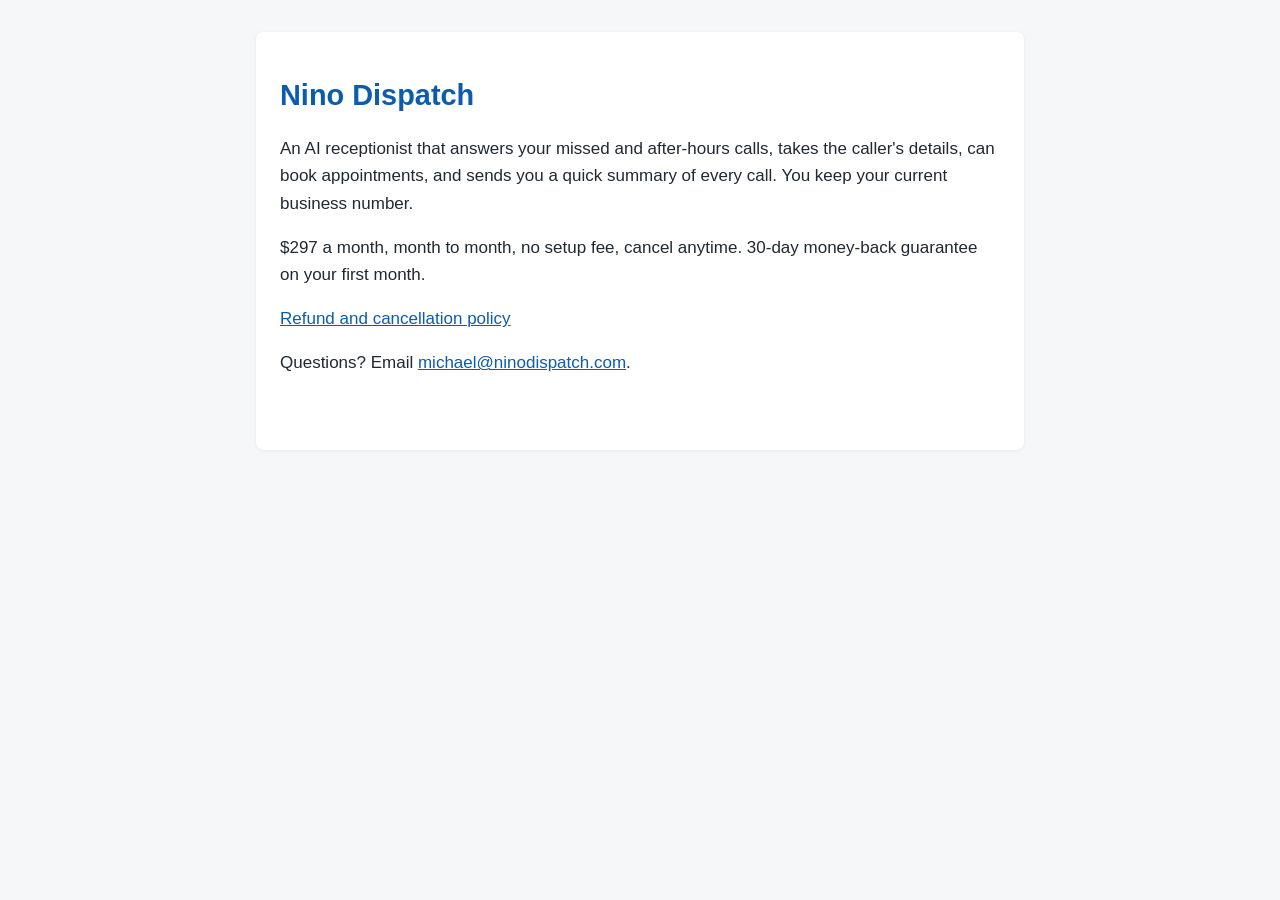
==== index.html @ 67db29e7 "Add files via upload" ====
<!DOCTYPE html>
<html lang="en">
<head>
<meta charset="utf-8">
<meta name="viewport" content="width=device-width, initial-scale=1">
<title>Nino Dispatch | AI receptionist for missed calls</title>
<style>
  body { margin: 0; background: #f6f7f9; color: #1f2933; font: 17px/1.6 -apple-system, BlinkMacSystemFont, "Segoe UI", Roboto, Helvetica, Arial, sans-serif; }
  main { max-width: 720px; margin: 0 auto; padding: 40px 24px 56px; background: #fff; }
  h1 { font-size: 1.7em; margin: 0 0 16px; color: #0b5cad; }
  a { color: #0b5cad; }
  @media (min-width: 760px) { main { margin: 32px auto; border-radius: 8px; box-shadow: 0 1px 4px rgba(0,0,0,.06); } }
</style>
</head>
<body>
<main>
  <h1>Nino Dispatch</h1>
  <p>An AI receptionist that answers your missed and after-hours calls, takes the caller's details, can book appointments, and sends you a quick summary of every call. You keep your current business number.</p>
  <p>$297 a month, month to month, no setup fee, cancel anytime. 30-day money-back guarantee on your first month.</p>
  <p><a href="refund-policy.html">Refund and cancellation policy</a></p>
  <p>Questions? Email <a href="mailto:michael@ninodispatch.com">michael@ninodispatch.com</a>.</p>
</main>
</body>
</html>
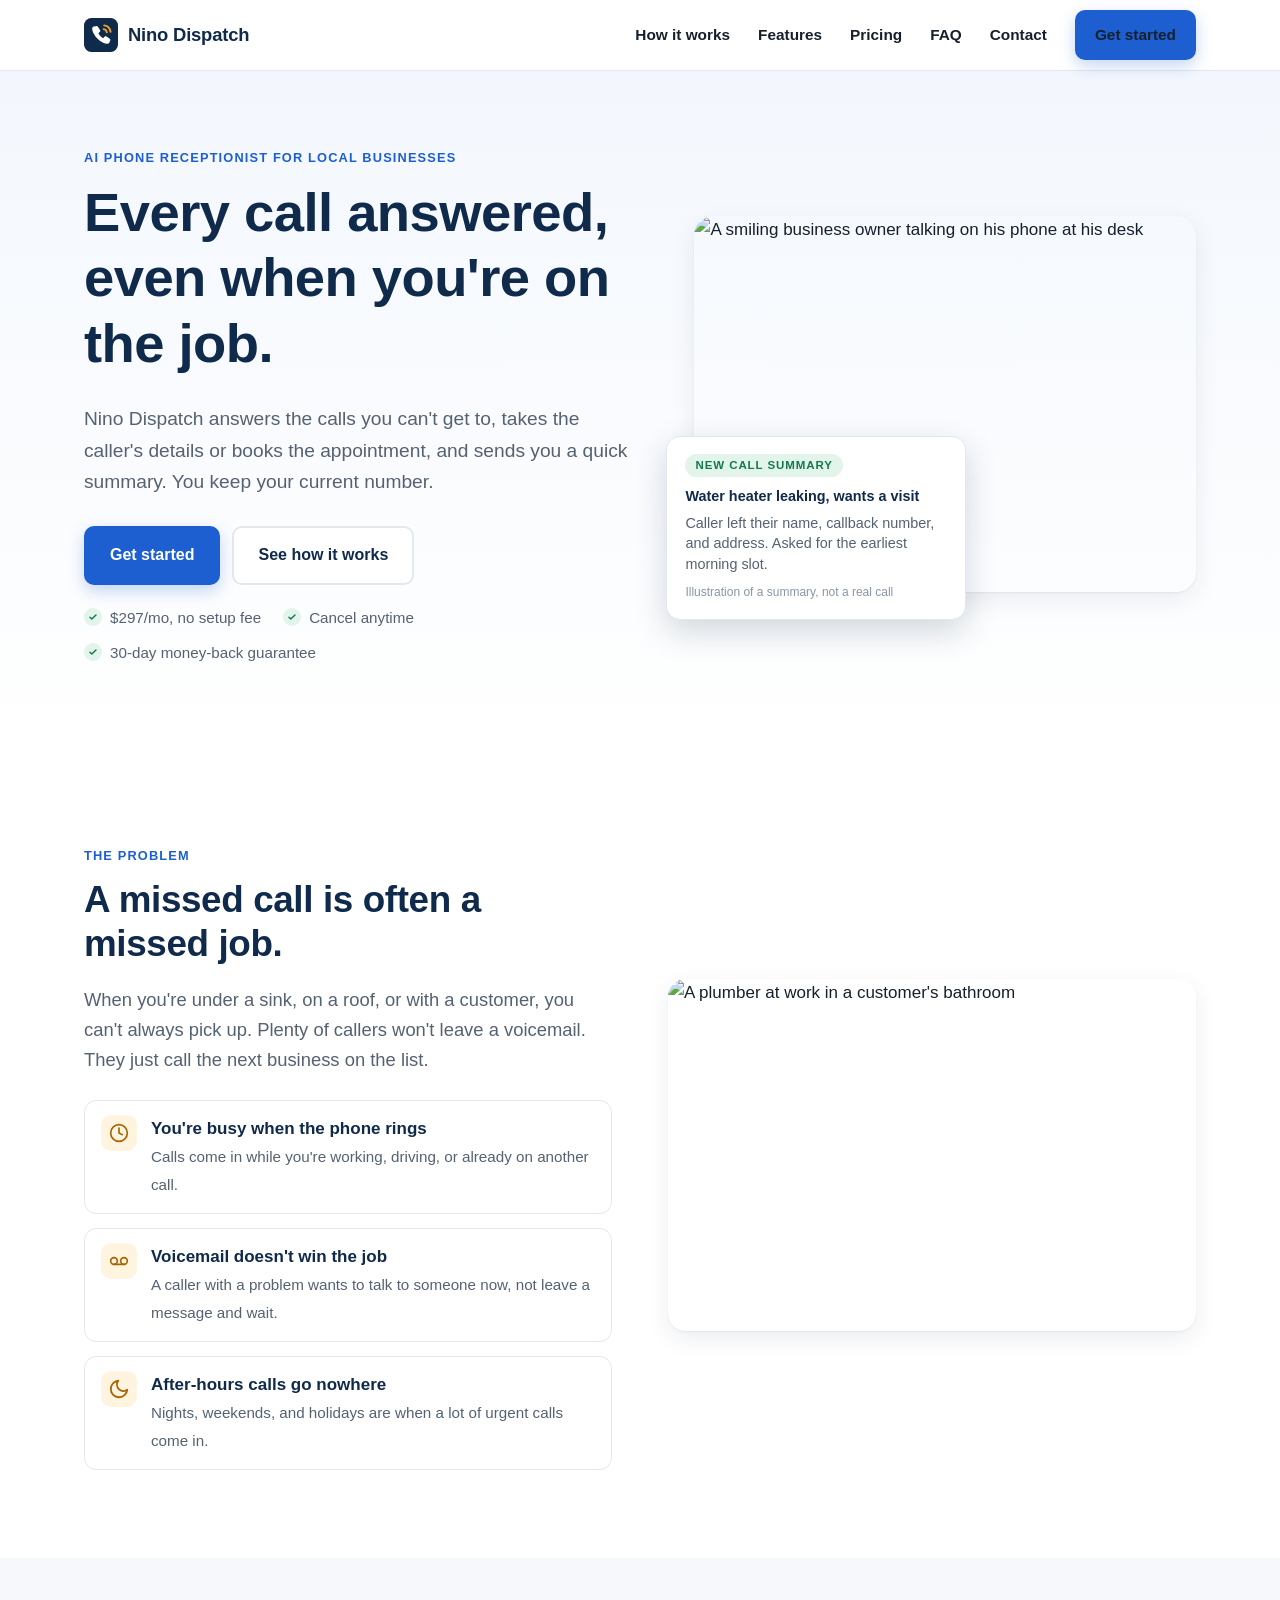
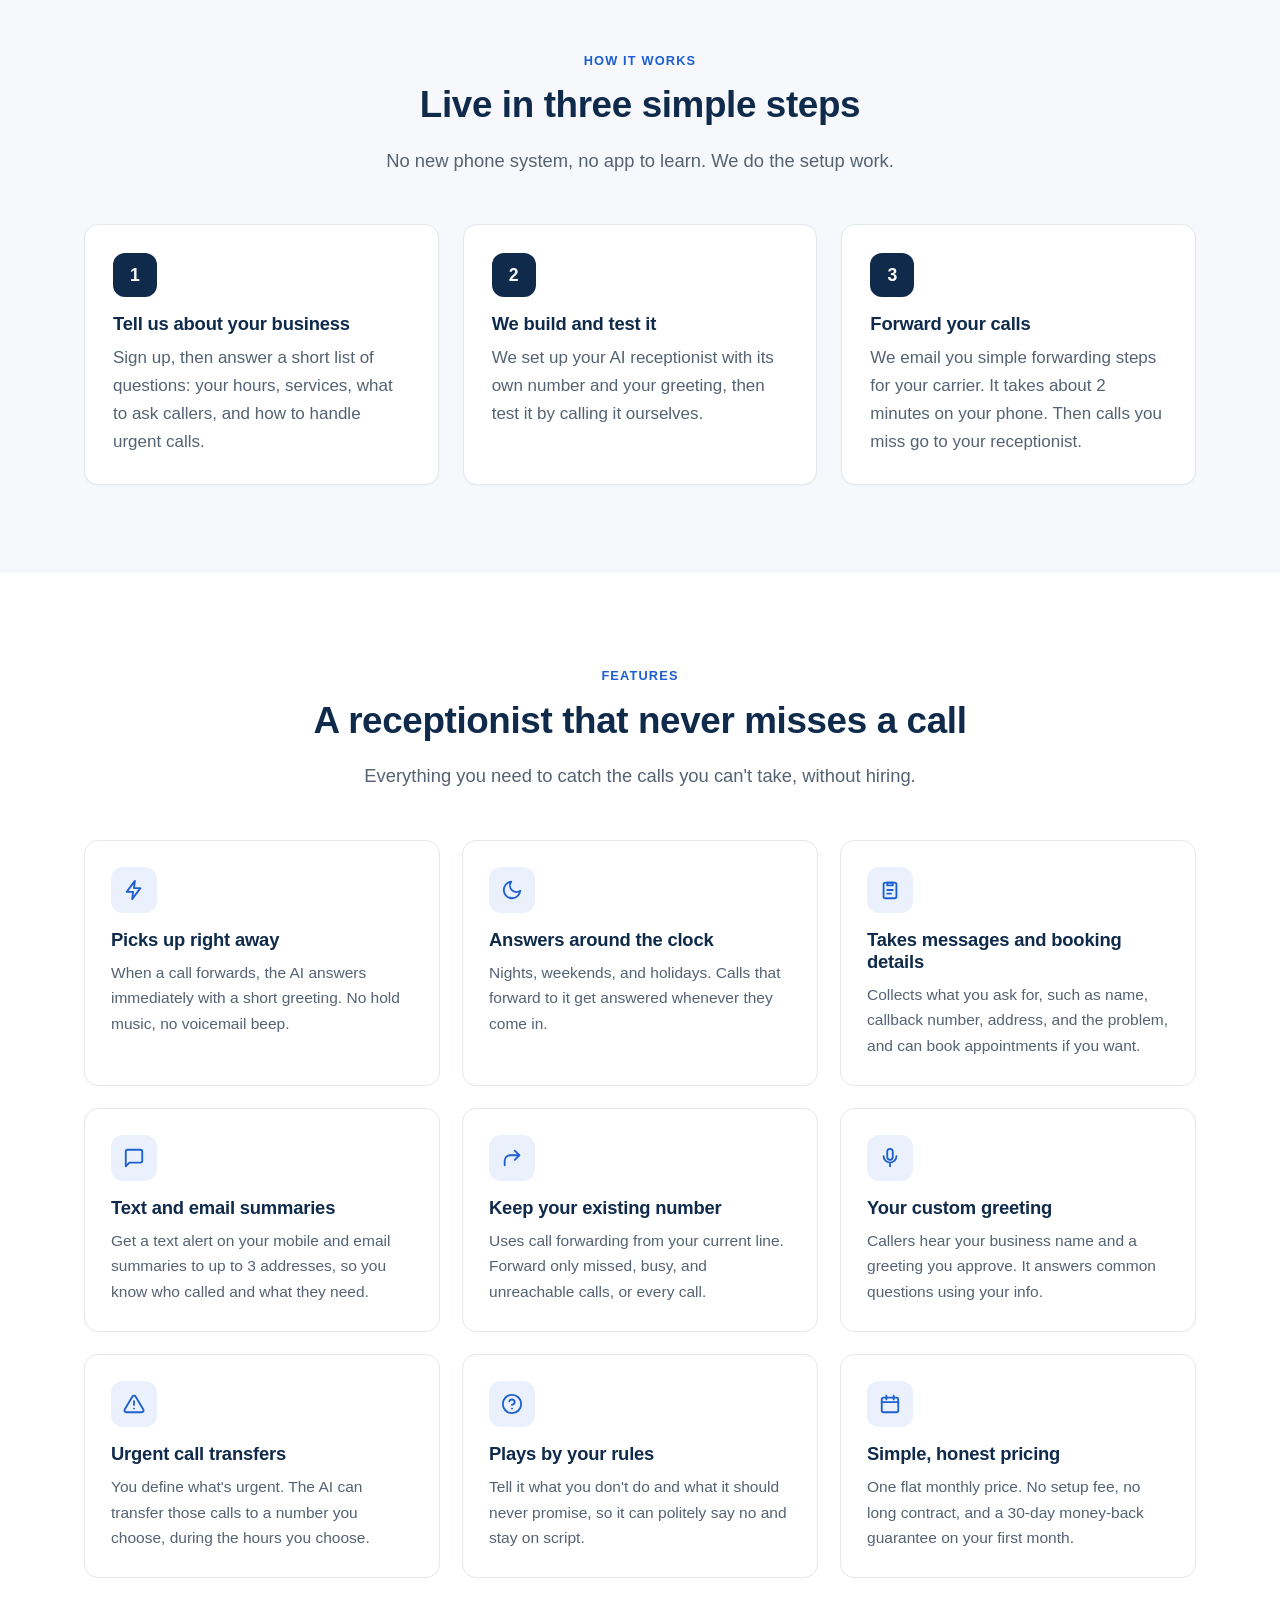
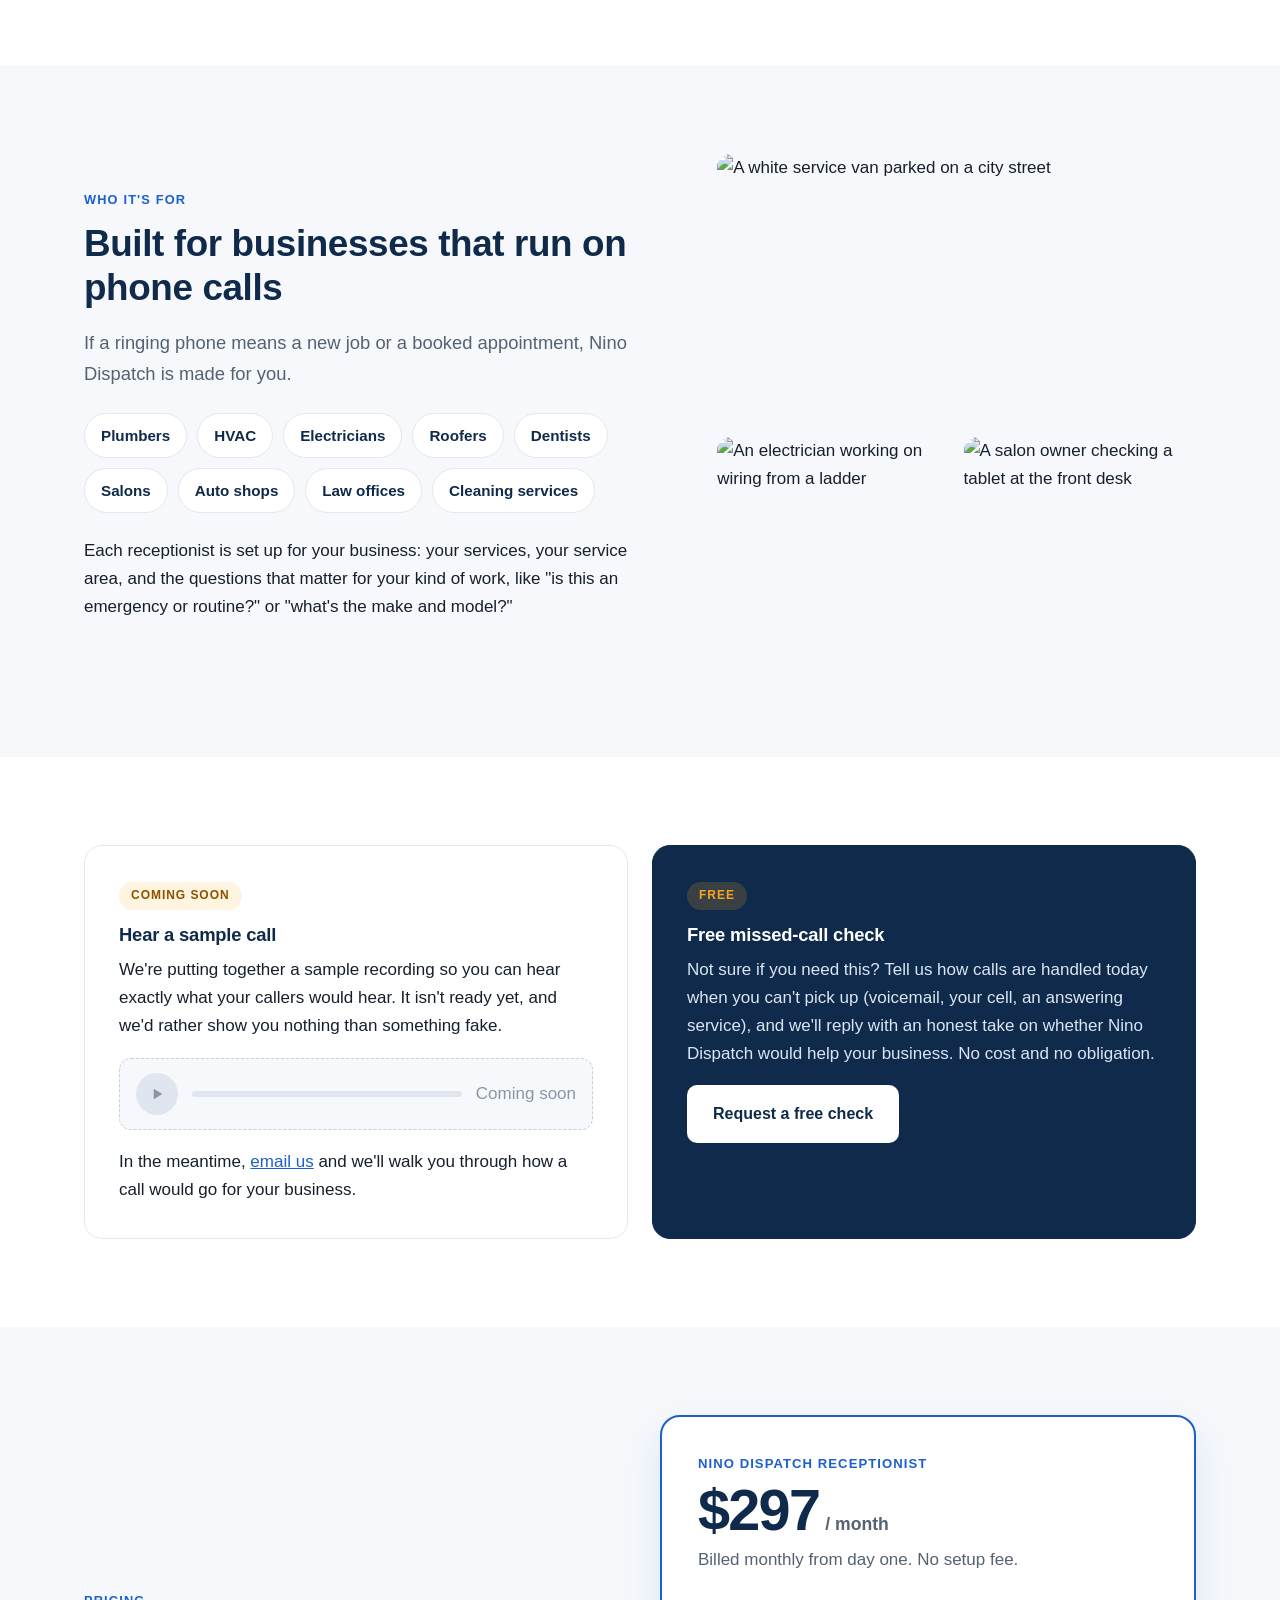
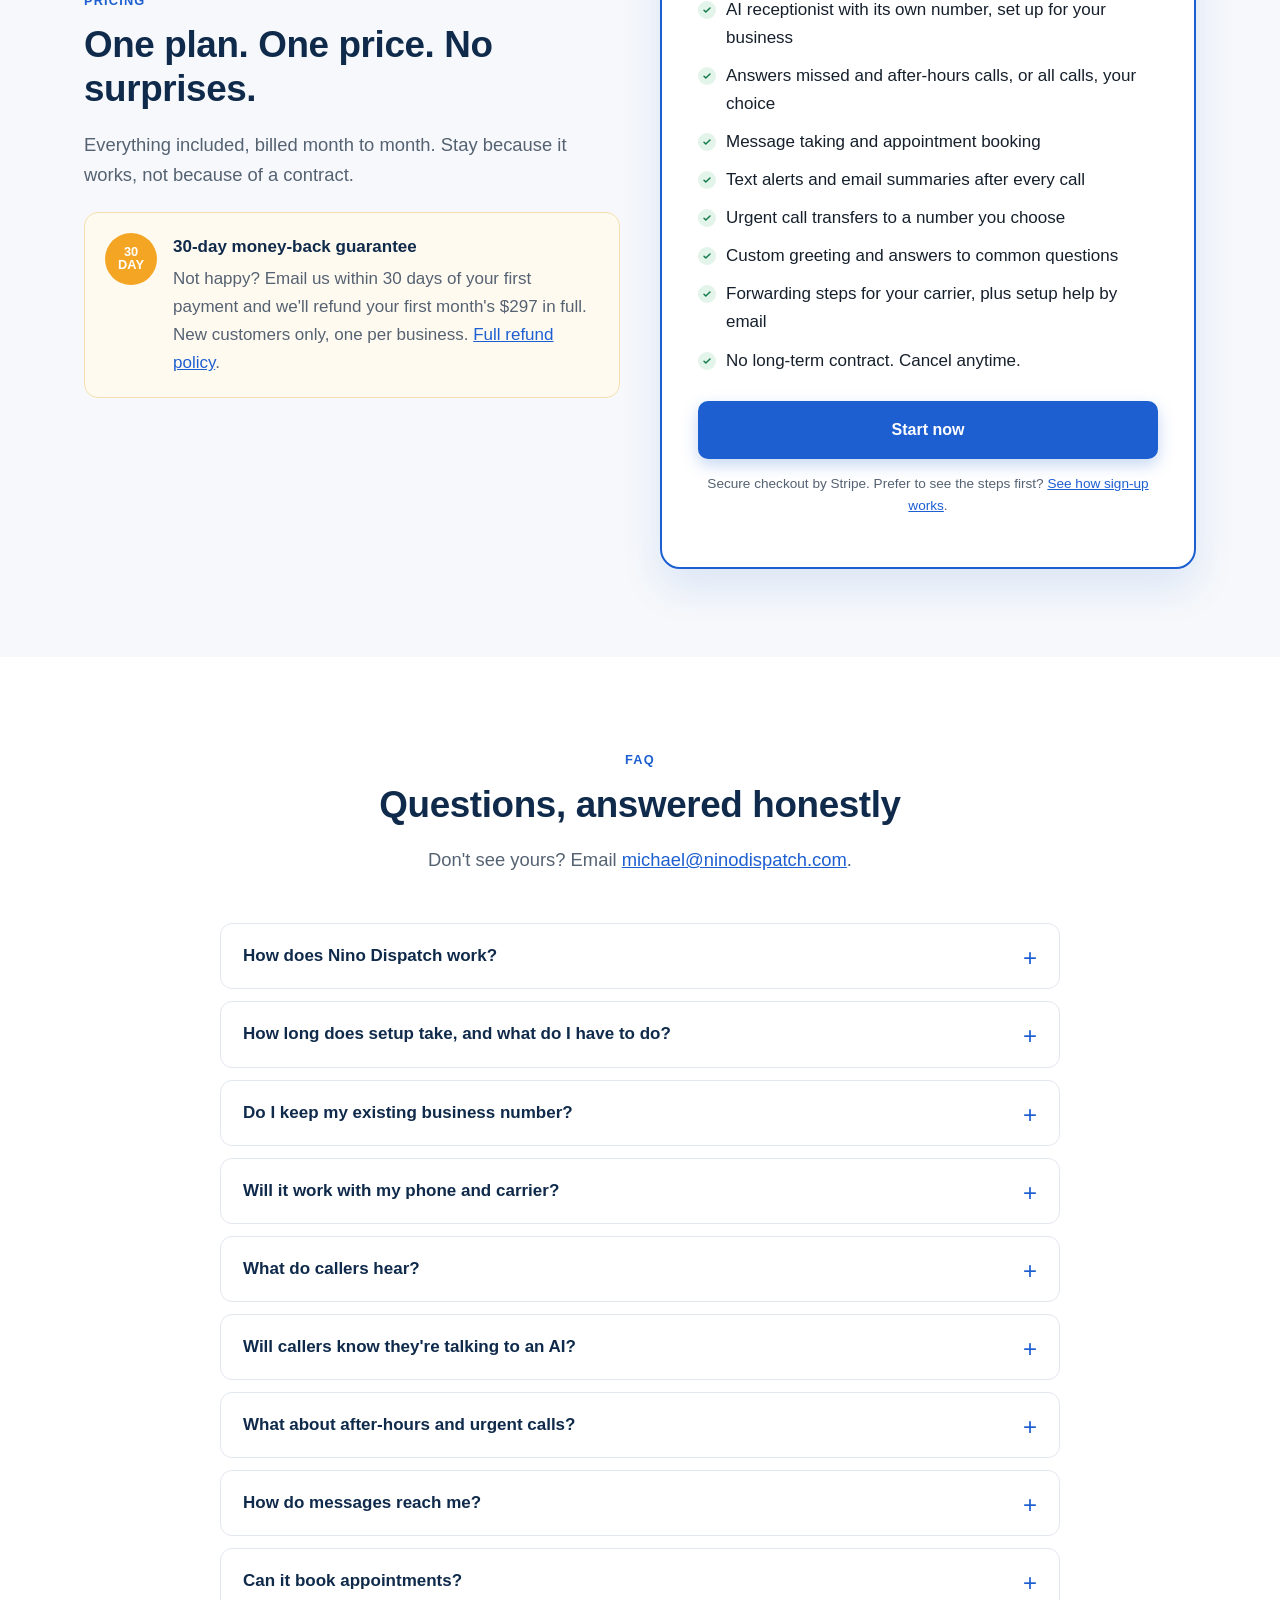
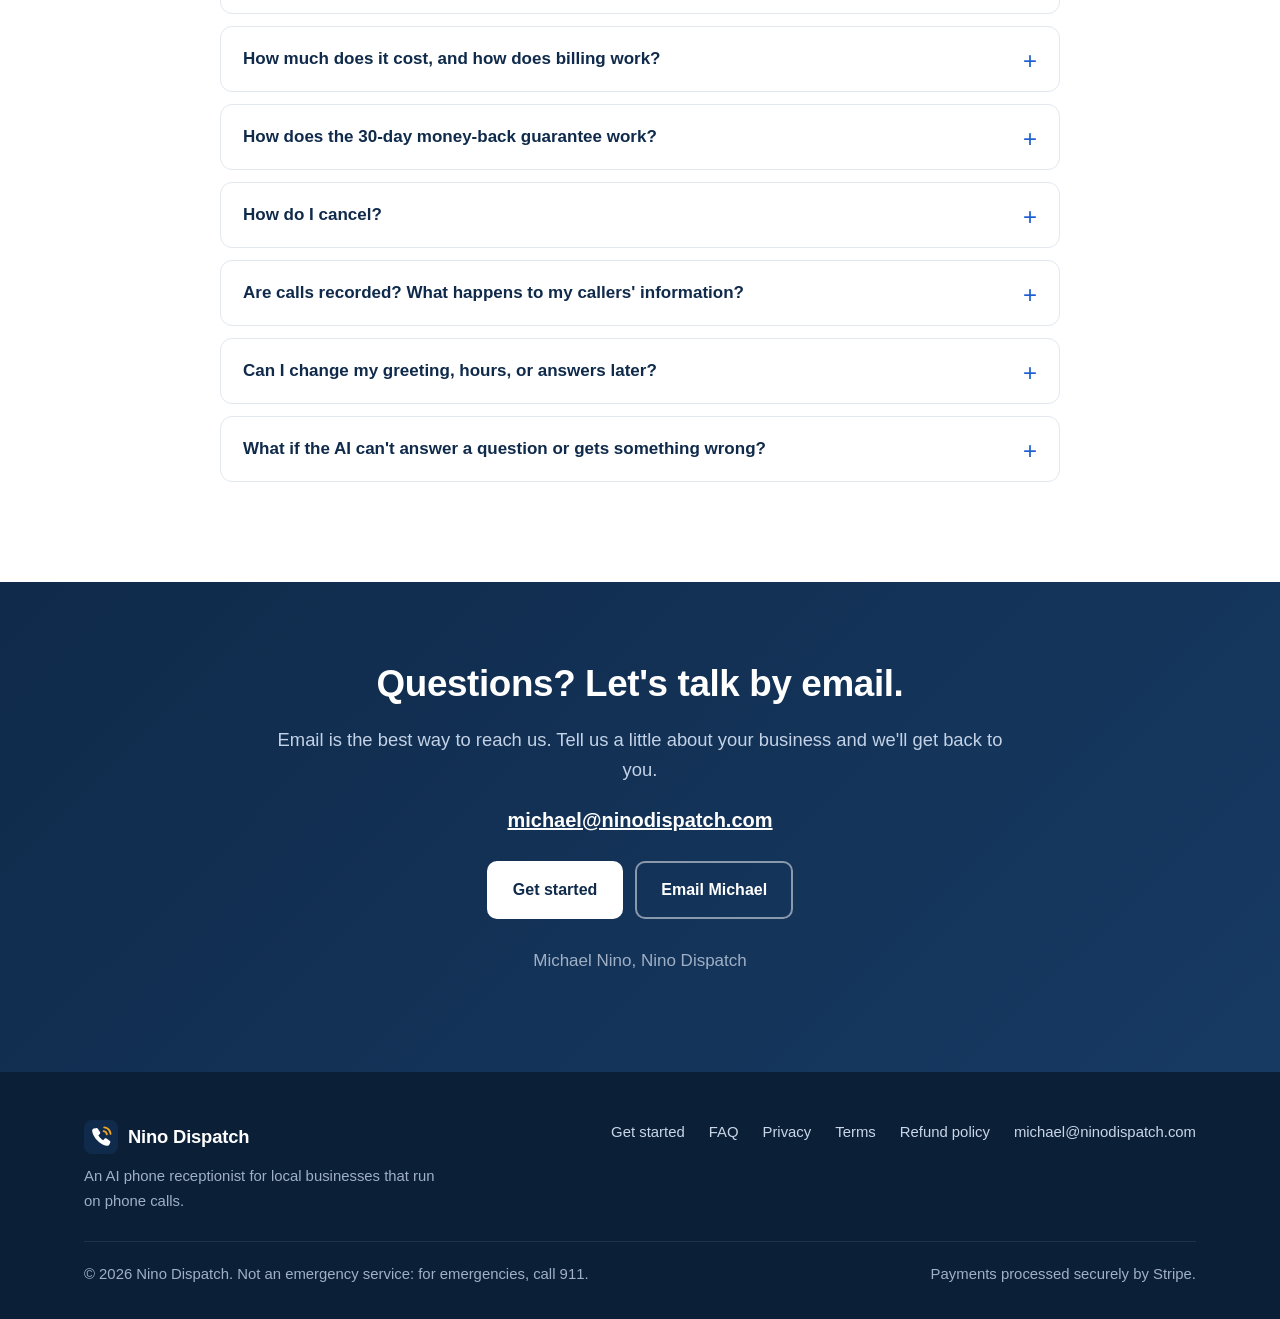
==== commit a4ccdada: "New site design" ====
--- a/index.html
+++ b/index.html
@@ -3,22 +3,285 @@
 <head>
 <meta charset="utf-8">
 <meta name="viewport" content="width=device-width, initial-scale=1">
-<title>Nino Dispatch | AI receptionist for missed calls</title>
-<style>
-  body { margin: 0; background: #f6f7f9; color: #1f2933; font: 17px/1.6 -apple-system, BlinkMacSystemFont, "Segoe UI", Roboto, Helvetica, Arial, sans-serif; }
-  main { max-width: 720px; margin: 0 auto; padding: 40px 24px 56px; background: #fff; }
-  h1 { font-size: 1.7em; margin: 0 0 16px; color: #0b5cad; }
-  a { color: #0b5cad; }
-  @media (min-width: 760px) { main { margin: 32px auto; border-radius: 8px; box-shadow: 0 1px 4px rgba(0,0,0,.06); } }
-</style>
+<title>Nino Dispatch | AI phone receptionist for local businesses</title>
+<meta name="description" content="Nino Dispatch is an AI phone receptionist for local service businesses. It answers your missed and after-hours calls, takes messages and booking details, and sends you a summary. $297/mo, cancel anytime.">
+<link rel="canonical" href="https://ninodispatch.com/">
+<link rel="icon" href="favicon.svg" type="image/svg+xml">
+<meta name="theme-color" content="#0f2a4a">
+<meta property="og:type" content="website">
+<meta property="og:site_name" content="Nino Dispatch">
+<meta property="og:title" content="Nino Dispatch | AI phone receptionist for local businesses">
+<meta property="og:description" content="Nino Dispatch is an AI phone receptionist for local service businesses. It answers your missed and after-hours calls, takes messages and booking details, and sends you a summary. $297/mo, cancel anytime.">
+<meta property="og:url" content="https://ninodispatch.com/">
+<meta property="og:image" content="https://ninodispatch.com/images/owner-on-phone.jpg">
+<meta property="og:image:width" content="1600">
+<meta property="og:image:height" content="900">
+<meta name="twitter:card" content="summary_large_image">
+<link rel="stylesheet" href="styles.css">
 </head>
 <body>
-<main>
-  <h1>Nino Dispatch</h1>
-  <p>An AI receptionist that answers your missed and after-hours calls, takes the caller's details, can book appointments, and sends you a quick summary of every call. You keep your current business number.</p>
-  <p>$297 a month, month to month, no setup fee, cancel anytime. 30-day money-back guarantee on your first month.</p>
-  <p><a href="refund-policy.html">Refund and cancellation policy</a></p>
-  <p>Questions? Email <a href="mailto:michael@ninodispatch.com">michael@ninodispatch.com</a>.</p>
+<a class="skip" href="#main">Skip to content</a>
+<header class="site-header">
+  <nav class="container nav" aria-label="Main">
+    <a class="brand" href="index.html"><img src="favicon.svg" alt="" width="34" height="34">Nino Dispatch</a>
+    <input type="checkbox" id="nav-toggle" class="nav-toggle" aria-hidden="true">
+    <label for="nav-toggle" class="nav-burger" aria-label="Open menu"><span></span><span></span><span></span></label>
+    <ul class="nav-links">
+      <li><a href="index.html#how">How it works</a></li>
+      <li><a href="index.html#features">Features</a></li>
+      <li><a href="index.html#pricing">Pricing</a></li>
+      <li><a href="index.html#faq">FAQ</a></li>
+      <li><a href="index.html#contact">Contact</a></li>
+      <li><a class="btn btn-primary btn-sm" href="get-started.html">Get started</a></li>
+    </ul>
+  </nav>
+</header>
+
+<main id="main">
+
+<section class="hero">
+  <div class="container hero-grid">
+    <div>
+      <span class="eyebrow">AI phone receptionist for local businesses</span>
+      <h1>Every call answered, even when you're on the job.</h1>
+      <p class="lead">Nino Dispatch answers the calls you can't get to, takes the caller's details or books the appointment, and sends you a quick summary. You keep your current number.</p>
+      <div class="hero-ctas">
+        <a class="btn btn-primary" href="get-started.html">Get started</a>
+        <a class="btn btn-ghost" href="#how">See how it works</a>
+      </div>
+      <ul class="checks">
+        <li>$297/mo, no setup fee</li>
+        <li>Cancel anytime</li>
+        <li>30-day money-back guarantee</li>
+      </ul>
+    </div>
+    <div class="hero-media">
+      <img src="images/owner-on-phone.jpg" width="1600" height="900" alt="A smiling business owner talking on his phone at his desk" fetchpriority="high">
+      <div class="call-card" aria-label="Example of a call summary">
+        <span class="tag">New call summary</span>
+        <strong>Water heater leaking, wants a visit</strong>
+        <p>Caller left their name, callback number, and address. Asked for the earliest morning slot.</p>
+        <div class="ex">Illustration of a summary, not a real call</div>
+      </div>
+    </div>
+  </div>
+</section>
+
+<section class="section" id="problem">
+  <div class="container split">
+    <div>
+      <span class="eyebrow">The problem</span>
+      <h2>A missed call is often a missed job.</h2>
+      <p class="lead">When you're under a sink, on a roof, or with a customer, you can't always pick up. Plenty of callers won't leave a voicemail. They just call the next business on the list.</p>
+      <ul class="pain-list">
+        <li><span class="ic"><svg width="20" height="20" viewBox="0 0 24 24" fill="none" stroke="currentColor" stroke-width="2" stroke-linecap="round" stroke-linejoin="round"><circle cx="12" cy="12" r="10"/><path d="M12 6v6l4 2"/></svg></span><div><strong>You're busy when the phone rings</strong><span>Calls come in while you're working, driving, or already on another call.</span></div></li>
+        <li><span class="ic"><svg width="20" height="20" viewBox="0 0 24 24" fill="none" stroke="currentColor" stroke-width="2" stroke-linecap="round" stroke-linejoin="round"><circle cx="6" cy="12" r="4"/><circle cx="18" cy="12" r="4"/><path d="M6 16h12"/></svg></span><div><strong>Voicemail doesn't win the job</strong><span>A caller with a problem wants to talk to someone now, not leave a message and wait.</span></div></li>
+        <li><span class="ic"><svg width="22" height="22" viewBox="0 0 24 24" fill="none" stroke="currentColor" stroke-width="2" stroke-linecap="round" stroke-linejoin="round"><path d="M21 12.8A9 9 0 1 1 11.2 3a7 7 0 0 0 9.8 9.8z"/></svg></span><div><strong>After-hours calls go nowhere</strong><span>Nights, weekends, and holidays are when a lot of urgent calls come in.</span></div></li>
+      </ul>
+    </div>
+    <div class="media-first">
+      <img src="images/plumber-at-work.jpg" width="1200" height="800" loading="lazy" alt="A plumber at work in a customer's bathroom">
+    </div>
+  </div>
+</section>
+
+<section class="section alt" id="how">
+  <div class="container">
+    <div class="section-head">
+      <span class="eyebrow">How it works</span>
+      <h2>Live in three simple steps</h2>
+      <p class="lead">No new phone system, no app to learn. We do the setup work.</p>
+    </div>
+    <div class="steps">
+      <div class="step"><div class="num">1</div><h3>Tell us about your business</h3><p>Sign up, then answer a short list of questions: your hours, services, what to ask callers, and how to handle urgent calls.</p></div>
+      <div class="step"><div class="num">2</div><h3>We build and test it</h3><p>We set up your AI receptionist with its own number and your greeting, then test it by calling it ourselves.</p></div>
+      <div class="step"><div class="num">3</div><h3>Forward your calls</h3><p>We email you simple forwarding steps for your carrier. It takes about 2 minutes on your phone. Then calls you miss go to your receptionist.</p></div>
+    </div>
+  </div>
+</section>
+
+<section class="section" id="features">
+  <div class="container">
+    <div class="section-head">
+      <span class="eyebrow">Features</span>
+      <h2>A receptionist that never misses a call</h2>
+      <p class="lead">Everything you need to catch the calls you can't take, without hiring.</p>
+    </div>
+    <div class="features">
+      <div class="feature"><div class="ic"><svg width="22" height="22" viewBox="0 0 24 24" fill="none" stroke="currentColor" stroke-width="2" stroke-linecap="round" stroke-linejoin="round"><path d="M13 2L4 14h7l-1 8 9-12h-7z"/></svg></div><h3>Picks up right away</h3><p>When a call forwards, the AI answers immediately with a short greeting. No hold music, no voicemail beep.</p></div>
+      <div class="feature"><div class="ic"><svg width="22" height="22" viewBox="0 0 24 24" fill="none" stroke="currentColor" stroke-width="2" stroke-linecap="round" stroke-linejoin="round"><path d="M21 12.8A9 9 0 1 1 11.2 3a7 7 0 0 0 9.8 9.8z"/></svg></div><h3>Answers around the clock</h3><p>Nights, weekends, and holidays. Calls that forward to it get answered whenever they come in.</p></div>
+      <div class="feature"><div class="ic"><svg width="22" height="22" viewBox="0 0 24 24" fill="none" stroke="currentColor" stroke-width="2" stroke-linecap="round" stroke-linejoin="round"><rect x="5" y="4" width="14" height="17" rx="2"/><path d="M9 4h6v3H9zM9 12h6M9 16h4"/></svg></div><h3>Takes messages and booking details</h3><p>Collects what you ask for, such as name, callback number, address, and the problem, and can book appointments if you want.</p></div>
+      <div class="feature"><div class="ic"><svg width="22" height="22" viewBox="0 0 24 24" fill="none" stroke="currentColor" stroke-width="2" stroke-linecap="round" stroke-linejoin="round"><path d="M21 15a2 2 0 0 1-2 2H7l-4 4V5a2 2 0 0 1 2-2h14a2 2 0 0 1 2 2z"/></svg></div><h3>Text and email summaries</h3><p>Get a text alert on your mobile and email summaries to up to 3 addresses, so you know who called and what they need.</p></div>
+      <div class="feature"><div class="ic"><svg width="22" height="22" viewBox="0 0 24 24" fill="none" stroke="currentColor" stroke-width="2" stroke-linecap="round" stroke-linejoin="round"><path d="M15 4l5 5-5 5"/><path d="M4 20v-5a6 6 0 0 1 6-6h10"/></svg></div><h3>Keep your existing number</h3><p>Uses call forwarding from your current line. Forward only missed, busy, and unreachable calls, or every call.</p></div>
+      <div class="feature"><div class="ic"><svg width="22" height="22" viewBox="0 0 24 24" fill="none" stroke="currentColor" stroke-width="2" stroke-linecap="round" stroke-linejoin="round"><rect x="9" y="2" width="6" height="12" rx="3"/><path d="M5 10a7 7 0 0 0 14 0M12 17v4"/></svg></div><h3>Your custom greeting</h3><p>Callers hear your business name and a greeting you approve. It answers common questions using your info.</p></div>
+      <div class="feature"><div class="ic"><svg width="22" height="22" viewBox="0 0 24 24" fill="none" stroke="currentColor" stroke-width="2" stroke-linecap="round" stroke-linejoin="round"><path d="M12 9v4M12 17h.01"/><path d="M10.3 3.9L1.8 18a2 2 0 0 0 1.7 3h17a2 2 0 0 0 1.7-3L13.7 3.9a2 2 0 0 0-3.4 0z"/></svg></div><h3>Urgent call transfers</h3><p>You define what's urgent. The AI can transfer those calls to a number you choose, during the hours you choose.</p></div>
+      <div class="feature"><div class="ic"><svg width="22" height="22" viewBox="0 0 24 24" fill="none" stroke="currentColor" stroke-width="2" stroke-linecap="round" stroke-linejoin="round"><circle cx="12" cy="12" r="10"/><path d="M9.1 9a3 3 0 0 1 5.8 1c0 2-3 3-3 3M12 17h.01"/></svg></div><h3>Plays by your rules</h3><p>Tell it what you don't do and what it should never promise, so it can politely say no and stay on script.</p></div>
+      <div class="feature"><div class="ic"><svg width="22" height="22" viewBox="0 0 24 24" fill="none" stroke="currentColor" stroke-width="2" stroke-linecap="round" stroke-linejoin="round"><rect x="3" y="5" width="18" height="16" rx="2"/><path d="M16 3v4M8 3v4M3 10h18"/></svg></div><h3>Simple, honest pricing</h3><p>One flat monthly price. No setup fee, no long contract, and a 30-day money-back guarantee on your first month.</p></div>
+    </div>
+  </div>
+</section>
+
+<section class="section alt" id="industries">
+  <div class="container industry-wrap">
+    <div>
+      <span class="eyebrow">Who it's for</span>
+      <h2>Built for businesses that run on phone calls</h2>
+      <p class="lead">If a ringing phone means a new job or a booked appointment, Nino Dispatch is made for you.</p>
+      <div class="chips">
+        <span class="chip">Plumbers</span><span class="chip">HVAC</span><span class="chip">Electricians</span><span class="chip">Roofers</span><span class="chip">Dentists</span><span class="chip">Salons</span><span class="chip">Auto shops</span><span class="chip">Law offices</span><span class="chip">Cleaning services</span>
+      </div>
+      <p>Each receptionist is set up for your business: your services, your service area, and the questions that matter for your kind of work, like "is this an emergency or routine?" or "what's the make and model?"</p>
+    </div>
+    <div class="photo-grid">
+      <img src="images/service-van.jpg" width="1200" height="675" loading="lazy" alt="A white service van parked on a city street">
+      <img src="images/electrician-at-work.jpg" width="1200" height="800" loading="lazy" alt="An electrician working on wiring from a ladder">
+      <img src="images/salon-owner.jpg" width="1200" height="801" loading="lazy" alt="A salon owner checking a tablet at the front desk">
+    </div>
+  </div>
+</section>
+
+<section class="section" id="sample">
+  <div class="container duo">
+    <div class="panel">
+      <span class="badge soon">Coming soon</span>
+      <h3>Hear a sample call</h3>
+      <p>We're putting together a sample recording so you can hear exactly what your callers would hear. It isn't ready yet, and we'd rather show you nothing than something fake.</p>
+      <div class="player" aria-hidden="true"><span class="play"><svg width="16" height="16" viewBox="0 0 24 24" fill="#8a96a5"><path d="M7 4v16l13-8z"/></svg></span><span class="bar"></span><span>Coming soon</span></div>
+      <p style="margin:0">In the meantime, <a href="mailto:michael@ninodispatch.com?subject=Question%20about%20how%20a%20call%20works">email us</a> and we'll walk you through how a call would go for your business.</p>
+    </div>
+    <div class="panel dark">
+      <span class="badge free">Free</span>
+      <h3>Free missed-call check</h3>
+      <p>Not sure if you need this? Tell us how calls are handled today when you can't pick up (voicemail, your cell, an answering service), and we'll reply with an honest take on whether Nino Dispatch would help your business. No cost and no obligation.</p>
+      <a class="btn btn-light" href="mailto:michael@ninodispatch.com?subject=Free%20missed-call%20check&body=Hi%20Michael%2C%0A%0AI%27d%20like%20a%20free%20missed-call%20check.%0A%0ABusiness%20name%3A%0AWhat%20we%20do%3A%0AHow%20calls%20are%20handled%20today%20when%20we%20can%27t%20pick%20up%20(voicemail%2C%20a%20cell%20phone%2C%20an%20answering%20service%2C%20etc.)%3A%0ABusiness%20hours%3A%0A%0AThanks%21">Request a free check</a>
+    </div>
+  </div>
+</section>
+
+<section class="section alt" id="pricing">
+  <div class="container pricing">
+    <div>
+      <span class="eyebrow">Pricing</span>
+      <h2>One plan. One price. No surprises.</h2>
+      <p class="lead">Everything included, billed month to month. Stay because it works, not because of a contract.</p>
+      <div class="guarantee">
+        <div class="seal">30<br>DAY</div>
+        <div><strong style="color:var(--navy)">30-day money-back guarantee</strong><p style="margin:4px 0 0;color:var(--muted)">Not happy? Email us within 30 days of your first payment and we'll refund your first month's $297 in full. New customers only, one per business. <a href="refund-policy.html">Full refund policy</a>.</p></div>
+      </div>
+    </div>
+    <div class="price-card">
+      <div class="plan">Nino Dispatch receptionist</div>
+      <div class="price"><span class="amt">$297</span><span class="per">/ month</span></div>
+      <div style="color:var(--muted)">Billed monthly from day one. No setup fee.</div>
+      <ul>
+        <li>AI receptionist with its own number, set up for your business</li>
+        <li>Answers missed and after-hours calls, or all calls, your choice</li>
+        <li>Message taking and appointment booking</li>
+        <li>Text alerts and email summaries after every call</li>
+        <li>Urgent call transfers to a number you choose</li>
+        <li>Custom greeting and answers to common questions</li>
+        <li>Forwarding steps for your carrier, plus setup help by email</li>
+        <li>No long-term contract. Cancel anytime.</li>
+      </ul>
+      <a class="btn btn-primary btn-block" href="https://buy.stripe.com/14A6oAb1kfcUdXF7iq8ww00">Start now</a>
+      <p class="fine center">Secure checkout by Stripe. Prefer to see the steps first? <a href="get-started.html">See how sign-up works</a>.</p>
+    </div>
+  </div>
+</section>
+
+<section class="section" id="faq">
+  <div class="container">
+    <div class="section-head">
+      <span class="eyebrow">FAQ</span>
+      <h2>Questions, answered honestly</h2>
+      <p class="lead">Don't see yours? Email <a href="mailto:michael@ninodispatch.com">michael@ninodispatch.com</a>.</p>
+    </div>
+    <div class="faq">
+      <details><summary>How does Nino Dispatch work?</summary>
+        <p>We set up an AI receptionist with its own number and train it on your business: your name, hours, services, and the questions you want it to ask. You forward your business line to it. When a call forwards, the AI answers, talks with the caller, takes their details (or books an appointment if you want that), and sends you a summary.</p>
+      </details>
+      <details><summary>How long does setup take, and what do I have to do?</summary>
+        <p>Your part is small. After you pay, you answer a short list of setup questions by email. We build your receptionist and test it by calling it ourselves. Then we email you the forwarding steps for your carrier. Turning on forwarding takes about 2 minutes on your phone. After that, we test it together: call your business number from another phone and the AI should pick up.</p><p>The time from sign-up to go-live depends on how quickly we get your answers. We'll keep you posted by email.</p>
+      </details>
+      <details><summary>Do I keep my existing business number?</summary>
+        <p>Yes. Nothing changes about your number. You use your carrier's call forwarding to send calls to your AI receptionist. You choose one of two setups:</p><ul><li><strong>Missed calls only</strong> (most people): your phone rings first. If you don't answer, you're on another call, or your phone is off, the AI picks up.</li><li><strong>All calls:</strong> every call goes straight to the AI and your phone doesn't ring.</li></ul><p>You can turn forwarding off whenever you like. Note that for forwarded calls, the AI replaces your carrier voicemail.</p>
+      </details>
+      <details><summary>Will it work with my phone and carrier?</summary>
+        <p>We have step-by-step forwarding instructions for T-Mobile, Verizon, and AT&amp;T mobile lines, on iPhone and Android. If your business line is a landline or VoIP line, tell us your provider in the setup form and we'll work out the steps with you. Prepaid lines can have different rules, so check with your carrier.</p><p>Depending on your plan, forwarded calls can use your plan's minutes or be billed by your carrier. It's worth a quick look at your plan.</p>
+      </details>
+      <details><summary>What do callers hear?</summary>
+        <p>A short, friendly greeting with your business name. You can write it yourself or we'll write one for you. The AI then asks the questions you picked (for example: name, callback number, address, and what they need), and it can answer common questions using the information you give us, like your hours and services. It won't quote prices unless you tell us which prices are OK to share.</p><p>The receptionist speaks English only.</p>
+      </details>
+      <details><summary>Will callers know they're talking to an AI?</summary>
+        <p>We don't hide it. Nino Dispatch is an AI receptionist, and we think being upfront is the right call. We'll set your greeting with you, and we recommend it introduces itself as your business's AI assistant. Most callers just want to be heard and get a callback, and that's what it's built for.</p>
+      </details>
+      <details><summary>What about after-hours and urgent calls?</summary>
+        <p>Your receptionist answers nights, weekends, and holidays, whenever calls forward to it. You tell us what counts as urgent for your business (for example: no heat, a water leak, a garage door stuck open). For urgent calls, the AI can transfer the caller to a number you choose, during hours you choose. If the transfer doesn't go through, it does what you've told it to, such as taking a message and promising a callback.</p><p><strong>Nino Dispatch is not an emergency service.</strong> It must not be used for 911 or other emergency calls. Anyone with an emergency should call 911.</p>
+      </details>
+      <details><summary>How do messages reach me?</summary>
+        <p>After each call, you get a quick summary: who called, how to reach them, and what they needed. We can send text alerts to your mobile number and email summaries to up to 3 email addresses. You pick what works for you in the setup form.</p>
+      </details>
+      <details><summary>Can it book appointments?</summary>
+        <p>Yes, if you want it to. Tell us which calendar you use and your booking rules: how long a typical job takes, how much notice you need, which days and times can be booked, and your max jobs per day. We'll confirm how booking will work with your calendar during setup. Prefer to just get messages? That works too.</p>
+      </details>
+      <details><summary>How much does it cost, and how does billing work?</summary>
+        <p>$297 a month. No setup fee and no long-term contract. There's no free trial. Instead, your first month is covered by our 30-day money-back guarantee. You pay by card through a secure Stripe payment link on the day you sign up, and you're billed again on that same day each month. Sales tax is added if the law requires it. If we ever change the price, we'll email you at least 30 days before the new price applies.</p>
+      </details>
+      <details><summary>How does the 30-day money-back guarantee work?</summary>
+        <p>If you're not happy, email <a href="mailto:michael@ninodispatch.com">michael@ninodispatch.com</a> within 30 days of your first payment and we'll refund your first month's $297 in full. Please tell us briefly why (a sentence is enough). We refund in full either way. The guarantee covers your first month only, is for new customers only, and is limited to one per business. Refunds go back to your original card through Stripe and typically show up in 5 to 10 business days. <a href="refund-policy.html">Read the full refund policy</a>.</p>
+      </details>
+      <details><summary>How do I cancel?</summary>
+        <p>Email <a href="mailto:michael@ninodispatch.com">michael@ninodispatch.com</a> anytime. After the first 30 days, your service runs until the end of the month you've already paid for, then it stops and you won't be charged again. We don't give refunds or partial refunds for months after the first. Call forwarding is set up on your own phone line, so you'll need to turn it off. We'll email you the simple steps for your carrier.</p>
+      </details>
+      <details><summary>Are calls recorded? What happens to my callers' information?</summary>
+        <p>To provide the service, call recordings, transcripts, and caller details may be stored and are processed by the third-party AI phone and software providers we use to run your receptionist. We use that information to deliver your messages and run the service, and we don't sell it. <a href="privacy.html">Read our privacy policy</a> for details.</p>
+      </details>
+      <details><summary>Can I change my greeting, hours, or answers later?</summary>
+        <p>Yes. Your business changes, and your receptionist should too. Email <a href="mailto:michael@ninodispatch.com">michael@ninodispatch.com</a> with what you'd like updated, such as a new greeting, holiday hours, a new service, or different questions for callers, and we'll make the change.</p>
+      </details>
+      <details><summary>What if the AI can't answer a question or gets something wrong?</summary>
+        <p>If a caller asks something it doesn't know, the AI takes a message with their details so you can call them back, or follows the instructions you gave it. You can also tell it what it should never say or promise. To be straight with you: the AI is good, but it can make mistakes or misunderstand a caller, and we can't guarantee every call will be answered or that you'll win more jobs. That's why every call comes with a summary, and why your first month has a money-back guarantee.</p>
+      </details>
+    </div>
+  </div>
+</section>
+
+<section class="cta-band" id="contact">
+  <div class="container narrow center">
+    <h2>Questions? Let's talk by email.</h2>
+    <p class="lead" style="color:#c3d2e6">Email is the best way to reach us. Tell us a little about your business and we'll get back to you.</p>
+    <p style="font-size:1.25rem;margin:0"><a class="mail" href="mailto:michael@ninodispatch.com">michael@ninodispatch.com</a></p>
+    <div class="row">
+      <a class="btn btn-light" href="get-started.html">Get started</a>
+      <a class="btn btn-outline-light" href="mailto:michael@ninodispatch.com">Email Michael</a>
+    </div>
+    <p style="margin-top:28px;color:#9fb0c6">Michael Nino, Nino Dispatch</p>
+  </div>
+</section>
+
 </main>
+
+<footer class="site-footer">
+  <div class="container">
+    <div class="footer-grid">
+      <div>
+        <a class="brand" href="index.html"><img src="favicon.svg" alt="" width="30" height="30">Nino Dispatch</a>
+        <p style="margin:10px 0 0;max-width:360px">An AI phone receptionist for local businesses that run on phone calls.</p>
+      </div>
+      <ul class="footer-links">
+        <li><a href="get-started.html">Get started</a></li>
+        <li><a href="index.html#faq">FAQ</a></li>
+        <li><a href="privacy.html">Privacy</a></li>
+        <li><a href="terms.html">Terms</a></li>
+        <li><a href="refund-policy.html">Refund policy</a></li>
+        <li><a href="mailto:michael@ninodispatch.com">michael@ninodispatch.com</a></li>
+      </ul>
+    </div>
+    <div class="copy">
+      <span>&copy; 2026 Nino Dispatch. Not an emergency service: for emergencies, call 911.</span>
+      <span>Payments processed securely by Stripe.</span>
+    </div>
+  </div>
+</footer>
 </body>
 </html>
--- a/styles.css
+++ b/styles.css
@@ -0,0 +1,197 @@
+:root{
+  --navy:#0f2a4a; --navy-2:#173a63; --blue:#1d5fd1; --blue-d:#164bab; --amber:#f5a524;
+  --ink:#16202c; --muted:#556272; --line:#e3e8ef; --bg:#f6f8fb; --white:#fff; --ok:#137a4b;
+  --radius:14px; --shadow:0 1px 2px rgba(15,42,74,.06),0 8px 24px rgba(15,42,74,.08);
+  --max:1160px;
+}
+*{box-sizing:border-box}
+html{scroll-behavior:smooth;scroll-padding-top:84px}
+body{margin:0;color:var(--ink);background:var(--white);font:17px/1.65 -apple-system,BlinkMacSystemFont,"Segoe UI",Roboto,"Helvetica Neue",Arial,sans-serif;-webkit-font-smoothing:antialiased}
+img{max-width:100%;height:auto;display:block}
+a{color:var(--blue)}
+a:hover{color:var(--blue-d)}
+h1,h2,h3{line-height:1.2;color:var(--navy);margin:0 0 .5em;letter-spacing:-.01em}
+h1{font-size:clamp(2.1rem,4.6vw,3.4rem);font-weight:800}
+h2{font-size:clamp(1.65rem,3vw,2.3rem);font-weight:800}
+h3{font-size:1.15rem;font-weight:700}
+p{margin:0 0 1em}
+.container{max-width:var(--max);margin:0 auto;padding:0 24px}
+.narrow{max-width:780px}
+.section{padding:88px 0}
+.section.alt{background:var(--bg)}
+.eyebrow{display:inline-block;font-size:.8rem;font-weight:700;letter-spacing:.09em;text-transform:uppercase;color:var(--blue);margin-bottom:12px}
+.lead{font-size:1.15rem;color:var(--muted)}
+.center{text-align:center}
+.section-head{max-width:720px;margin:0 auto 48px;text-align:center}
+.skip{position:absolute;left:-999px;top:0;background:#fff;padding:8px 12px;z-index:100}
+.skip:focus{left:8px}
+
+/* buttons */
+.btn{display:inline-flex;align-items:center;justify-content:center;gap:8px;padding:14px 24px;border-radius:10px;font-weight:700;font-size:1rem;text-decoration:none;border:2px solid transparent;cursor:pointer;transition:background .15s,transform .15s,box-shadow .15s;font-family:inherit}
+.btn-primary{background:var(--blue);color:#fff;box-shadow:0 6px 16px rgba(29,95,209,.25)}
+.btn-primary:hover{background:var(--blue-d);color:#fff;transform:translateY(-1px)}
+.btn-ghost{background:#fff;color:var(--navy);border-color:var(--line)}
+.btn-ghost:hover{border-color:var(--navy);color:var(--navy)}
+.btn-light{background:#fff;color:var(--navy)}
+.btn-light:hover{background:#eef3fb;color:var(--navy)}
+.btn-outline-light{border-color:rgba(255,255,255,.5);color:#fff}
+.btn-outline-light:hover{border-color:#fff;color:#fff;background:rgba(255,255,255,.08)}
+.btn-sm{padding:10px 18px;font-size:.95rem}
+.btn-block{width:100%}
+
+/* header */
+.site-header{position:sticky;top:0;z-index:50;background:rgba(255,255,255,.92);backdrop-filter:saturate(180%) blur(10px);-webkit-backdrop-filter:saturate(180%) blur(10px);border-bottom:1px solid var(--line)}
+.nav{display:flex;align-items:center;justify-content:space-between;height:70px;gap:16px}
+.brand{display:flex;align-items:center;gap:10px;font-weight:800;font-size:1.15rem;color:var(--navy);text-decoration:none;letter-spacing:-.01em}
+.brand img{width:34px;height:34px}
+.nav-links{display:flex;align-items:center;gap:28px;list-style:none;margin:0;padding:0}
+.nav-links a{color:var(--ink);text-decoration:none;font-weight:600;font-size:.96rem}
+.nav-links a:hover{color:var(--blue)}
+.nav-toggle{display:none}
+.nav-burger{display:none;cursor:pointer;padding:8px;border-radius:8px}
+.nav-burger span{display:block;width:22px;height:2px;background:var(--navy);margin:5px 0;border-radius:2px}
+@media (max-width:900px){
+  .nav-burger{display:block}
+  .nav-links{display:none;position:absolute;top:70px;left:0;right:0;flex-direction:column;align-items:stretch;gap:0;background:#fff;border-bottom:1px solid var(--line);padding:8px 24px 20px;box-shadow:var(--shadow)}
+  .nav-links li a{display:block;padding:12px 0;border-bottom:1px solid var(--line)}
+  .nav-links li:last-child a{border:0;margin-top:12px}
+  .nav-toggle:checked ~ .nav-links{display:flex}
+}
+
+/* hero */
+.hero{position:relative;background:linear-gradient(180deg,#f3f7fd 0%,#fff 100%);padding:72px 0 88px;overflow:hidden}
+.hero-grid{display:grid;grid-template-columns:1.05fr .95fr;gap:56px;align-items:center}
+.hero p.lead{font-size:1.2rem;max-width:560px}
+.hero-ctas{display:flex;flex-wrap:wrap;gap:12px;margin:28px 0 20px}
+.checks{list-style:none;padding:0;margin:0;display:flex;flex-wrap:wrap;gap:10px 22px;color:var(--muted);font-size:.95rem}
+.checks li{display:flex;align-items:center;gap:8px}
+.checks li::before{content:"";width:18px;height:18px;border-radius:50%;background:#e3f4ea url("data:image/svg+xml,%3Csvg xmlns='http://www.w3.org/2000/svg' viewBox='0 0 20 20'%3E%3Cpath d='M5 10.5l3 3 7-7' stroke='%23137a4b' stroke-width='2.4' fill='none' stroke-linecap='round' stroke-linejoin='round'/%3E%3C/svg%3E") center/12px no-repeat;flex:none}
+.hero-media{position:relative}
+.hero-media img{border-radius:20px;box-shadow:var(--shadow);aspect-ratio:4/3;object-fit:cover;width:100%}
+.call-card{position:absolute;left:-28px;bottom:-28px;background:#fff;border-radius:14px;box-shadow:0 12px 32px rgba(15,42,74,.18);padding:16px 18px;max-width:300px;font-size:.9rem;border:1px solid var(--line)}
+.call-card .tag{display:inline-block;font-size:.72rem;font-weight:700;text-transform:uppercase;letter-spacing:.08em;color:var(--ok);background:#e3f4ea;border-radius:999px;padding:2px 10px;margin-bottom:8px}
+.call-card strong{display:block;color:var(--navy);margin-bottom:4px}
+.call-card p{margin:0;color:var(--muted);line-height:1.45}
+.call-card .ex{font-size:.75rem;color:#8a96a5;margin-top:8px}
+@media (max-width:900px){
+  .hero{padding:48px 0 72px}
+  .hero-grid{grid-template-columns:1fr;gap:40px}
+  .call-card{left:12px;bottom:-24px;max-width:260px}
+}
+
+/* problem */
+.split{display:grid;grid-template-columns:1fr 1fr;gap:56px;align-items:center}
+.split img{border-radius:18px;box-shadow:var(--shadow);aspect-ratio:3/2;object-fit:cover;width:100%}
+.pain-list{list-style:none;padding:0;margin:24px 0 0;display:grid;gap:14px}
+.pain-list li{display:flex;gap:14px;align-items:flex-start;background:#fff;border:1px solid var(--line);border-radius:12px;padding:14px 16px}
+.pain-list .ic{flex:none;width:36px;height:36px;border-radius:10px;background:#fff4e0;color:#a86400;display:grid;place-items:center}
+.pain-list strong{display:block;color:var(--navy)}
+.pain-list span{color:var(--muted);font-size:.95rem}
+@media (max-width:900px){.split{grid-template-columns:1fr;gap:36px}.split .media-first{order:-1}}
+
+/* steps */
+.steps{display:grid;grid-template-columns:repeat(3,1fr);gap:24px;counter-reset:step}
+.step{background:#fff;border:1px solid var(--line);border-radius:var(--radius);padding:28px;position:relative;box-shadow:0 1px 2px rgba(15,42,74,.04)}
+.step .num{width:44px;height:44px;border-radius:12px;background:var(--navy);color:#fff;font-weight:800;display:grid;place-items:center;margin-bottom:16px;font-size:1.1rem}
+.step p{color:var(--muted);margin:0}
+@media (max-width:900px){.steps{grid-template-columns:1fr}}
+
+/* features */
+.features{display:grid;grid-template-columns:repeat(3,1fr);gap:22px}
+.feature{background:#fff;border:1px solid var(--line);border-radius:var(--radius);padding:26px}
+.feature .ic{width:46px;height:46px;border-radius:12px;background:#eaf1fd;color:var(--blue);display:grid;place-items:center;margin-bottom:16px}
+.feature p{color:var(--muted);margin:0;font-size:.97rem}
+@media (max-width:900px){.features{grid-template-columns:1fr 1fr}}
+@media (max-width:600px){.features{grid-template-columns:1fr}}
+
+/* industries */
+.industry-wrap{display:grid;grid-template-columns:1.1fr .9fr;gap:48px;align-items:center}
+.chips{display:flex;flex-wrap:wrap;gap:10px;margin:24px 0}
+.chip{background:#fff;border:1px solid var(--line);border-radius:999px;padding:9px 16px;font-weight:600;color:var(--navy);font-size:.95rem}
+.photo-grid{display:grid;grid-template-columns:1fr 1fr;gap:14px}
+.photo-grid img{border-radius:14px;aspect-ratio:1/1;object-fit:cover;width:100%}
+.photo-grid img:first-child{grid-column:span 2;aspect-ratio:16/9}
+@media (max-width:900px){.industry-wrap{grid-template-columns:1fr}}
+
+/* sample + check */
+.duo{display:grid;grid-template-columns:1fr 1fr;gap:24px}
+.panel{border-radius:18px;padding:34px;border:1px solid var(--line);background:#fff}
+.panel.dark{background:var(--navy);color:#dbe6f5;border-color:var(--navy)}
+.panel.dark h3{color:#fff}
+.badge{display:inline-block;font-size:.75rem;font-weight:800;text-transform:uppercase;letter-spacing:.08em;border-radius:999px;padding:4px 12px;margin-bottom:14px}
+.badge.soon{background:#fff4e0;color:#8a5200}
+.badge.free{background:rgba(245,165,36,.18);color:var(--amber)}
+.player{display:flex;align-items:center;gap:14px;background:var(--bg);border:1px dashed #c6d0dd;border-radius:12px;padding:14px 16px;margin:18px 0;color:#8a96a5}
+.player .play{width:42px;height:42px;border-radius:50%;background:#dfe6ef;display:grid;place-items:center;flex:none}
+.player .bar{flex:1;height:6px;border-radius:3px;background:#dfe6ef}
+@media (max-width:900px){.duo{grid-template-columns:1fr}}
+
+/* pricing */
+.pricing{display:grid;grid-template-columns:1fr 1fr;gap:40px;align-items:center}
+.price-card{background:#fff;border:2px solid var(--blue);border-radius:20px;padding:36px;box-shadow:0 18px 40px rgba(29,95,209,.12);position:relative}
+.price-card .plan{font-weight:700;color:var(--blue);text-transform:uppercase;letter-spacing:.08em;font-size:.82rem}
+.price{display:flex;align-items:baseline;gap:6px;margin:8px 0 6px;color:var(--navy)}
+.price .amt{font-size:3.6rem;font-weight:800;letter-spacing:-.03em;line-height:1}
+.price .per{font-size:1.1rem;color:var(--muted);font-weight:600}
+.price-card ul{list-style:none;padding:0;margin:22px 0 26px;display:grid;gap:10px}
+.price-card li{display:flex;gap:10px;align-items:flex-start}
+.price-card li::before{content:"";margin-top:5px;width:18px;height:18px;border-radius:50%;background:#e3f4ea url("data:image/svg+xml,%3Csvg xmlns='http://www.w3.org/2000/svg' viewBox='0 0 20 20'%3E%3Cpath d='M5 10.5l3 3 7-7' stroke='%23137a4b' stroke-width='2.4' fill='none' stroke-linecap='round' stroke-linejoin='round'/%3E%3C/svg%3E") center/12px no-repeat;flex:none}
+.guarantee{display:flex;gap:16px;align-items:flex-start;background:#fffaf0;border:1px solid #f6dfae;border-radius:14px;padding:20px;margin-top:22px}
+.guarantee .seal{flex:none;width:52px;height:52px;border-radius:50%;background:var(--amber);color:#fff;display:grid;place-items:center;font-weight:800;font-size:.8rem;text-align:center;line-height:1}
+.fine{font-size:.85rem;color:var(--muted);margin-top:14px}
+@media (max-width:900px){.pricing{grid-template-columns:1fr}}
+
+/* faq */
+.faq{max-width:840px;margin:0 auto}
+.faq details{background:#fff;border:1px solid var(--line);border-radius:12px;margin-bottom:12px;padding:0 22px}
+.faq summary{cursor:pointer;list-style:none;padding:18px 32px 18px 0;font-weight:700;color:var(--navy);position:relative}
+.faq summary::-webkit-details-marker{display:none}
+.faq summary::after{content:"+";position:absolute;right:0;top:14px;font-size:1.5rem;font-weight:400;color:var(--blue)}
+.faq details[open] summary::after{content:"\2212"}
+.faq details p,.faq details ul{color:var(--muted);margin:0 0 18px}
+.faq details ul{padding-left:20px}
+
+/* cta band */
+.cta-band{background:linear-gradient(135deg,var(--navy) 0%,var(--navy-2) 100%);color:#dbe6f5;padding:80px 0}
+.cta-band h2{color:#fff}
+.cta-band .row{display:flex;flex-wrap:wrap;gap:12px;justify-content:center;margin-top:24px}
+.cta-band a.mail{color:#fff;font-weight:700}
+
+/* footer */
+.site-footer{background:#0b1f37;color:#9fb0c6;padding:48px 0 32px;font-size:.93rem}
+.footer-grid{display:flex;flex-wrap:wrap;justify-content:space-between;gap:24px;align-items:flex-start}
+.site-footer .brand{color:#fff}
+.site-footer a{color:#c9d6e8;text-decoration:none}
+.site-footer a:hover{color:#fff;text-decoration:underline}
+.footer-links{display:flex;flex-wrap:wrap;gap:8px 24px;list-style:none;margin:0;padding:0}
+.copy{border-top:1px solid rgba(255,255,255,.08);margin-top:28px;padding-top:20px;display:flex;flex-wrap:wrap;justify-content:space-between;gap:10px}
+
+/* doc pages */
+.doc-hero{background:var(--bg);border-bottom:1px solid var(--line);padding:56px 0 40px}
+.doc-hero p{color:var(--muted);margin:0}
+.doc{padding:48px 0 80px}
+.doc h2{font-size:1.3rem;margin:36px 0 10px}
+.doc p,.doc li{color:#2c3a4a}
+.doc ul{padding-left:22px}
+.highlight{background:#eef6ff;border-left:4px solid var(--blue);padding:16px 20px;border-radius:8px;margin:0 0 16px}
+.highlight p:last-child{margin:0}
+.signoff{margin-top:40px;padding-top:18px;border-top:1px solid var(--line);color:var(--muted)}
+
+/* get started */
+.gs-steps{display:grid;gap:22px}
+.gs-step{display:grid;grid-template-columns:56px 1fr;gap:20px;background:#fff;border:1px solid var(--line);border-radius:18px;padding:28px;box-shadow:0 1px 2px rgba(15,42,74,.04)}
+.gs-step .num{width:56px;height:56px;border-radius:14px;background:var(--navy);color:#fff;font-weight:800;font-size:1.3rem;display:grid;place-items:center}
+.gs-step p{color:var(--muted)}
+@media (max-width:600px){.gs-step{grid-template-columns:1fr;padding:22px}.gs-step .num{width:46px;height:46px}}
+form.setup{display:grid;gap:18px;margin-top:8px}
+.field{display:grid;gap:6px}
+.field label{font-weight:700;color:var(--navy);font-size:.95rem}
+.field .hint{display:block;font-size:.85rem;color:var(--muted);font-weight:400;margin-top:2px}
+.field input,.field textarea,.field select{font:inherit;font-size:1rem;padding:12px 14px;border:1px solid #cdd6e1;border-radius:10px;background:#fff;color:var(--ink);width:100%}
+.field input:focus,.field textarea:focus,.field select:focus{outline:3px solid rgba(29,95,209,.2);border-color:var(--blue)}
+.field textarea{min-height:92px;resize:vertical}
+.two{display:grid;grid-template-columns:1fr 1fr;gap:18px}
+@media (max-width:700px){.two{grid-template-columns:1fr}}
+fieldset{border:1px solid var(--line);border-radius:14px;padding:18px 20px 20px;margin:0;display:grid;gap:16px}
+legend{font-weight:800;color:var(--navy);padding:0 8px}
+.note{background:var(--bg);border-radius:12px;padding:14px 16px;font-size:.92rem;color:var(--muted)}
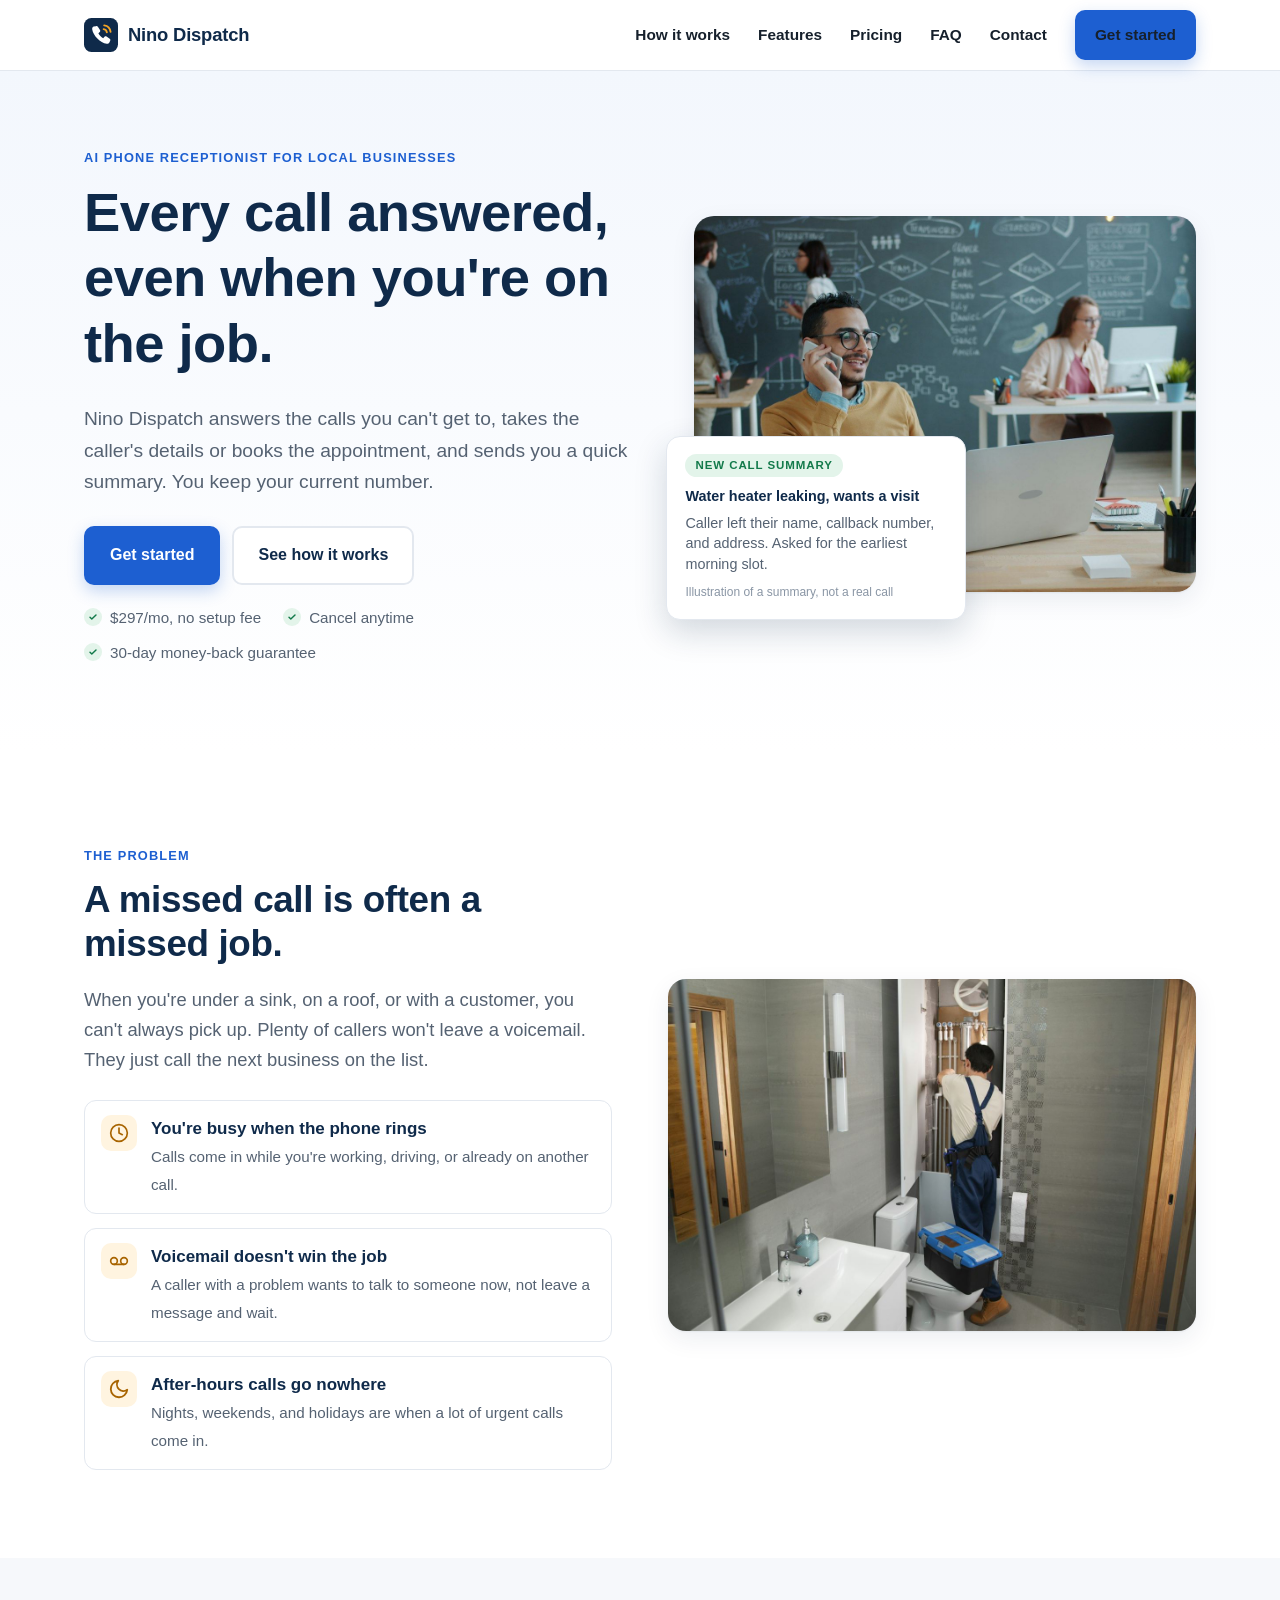
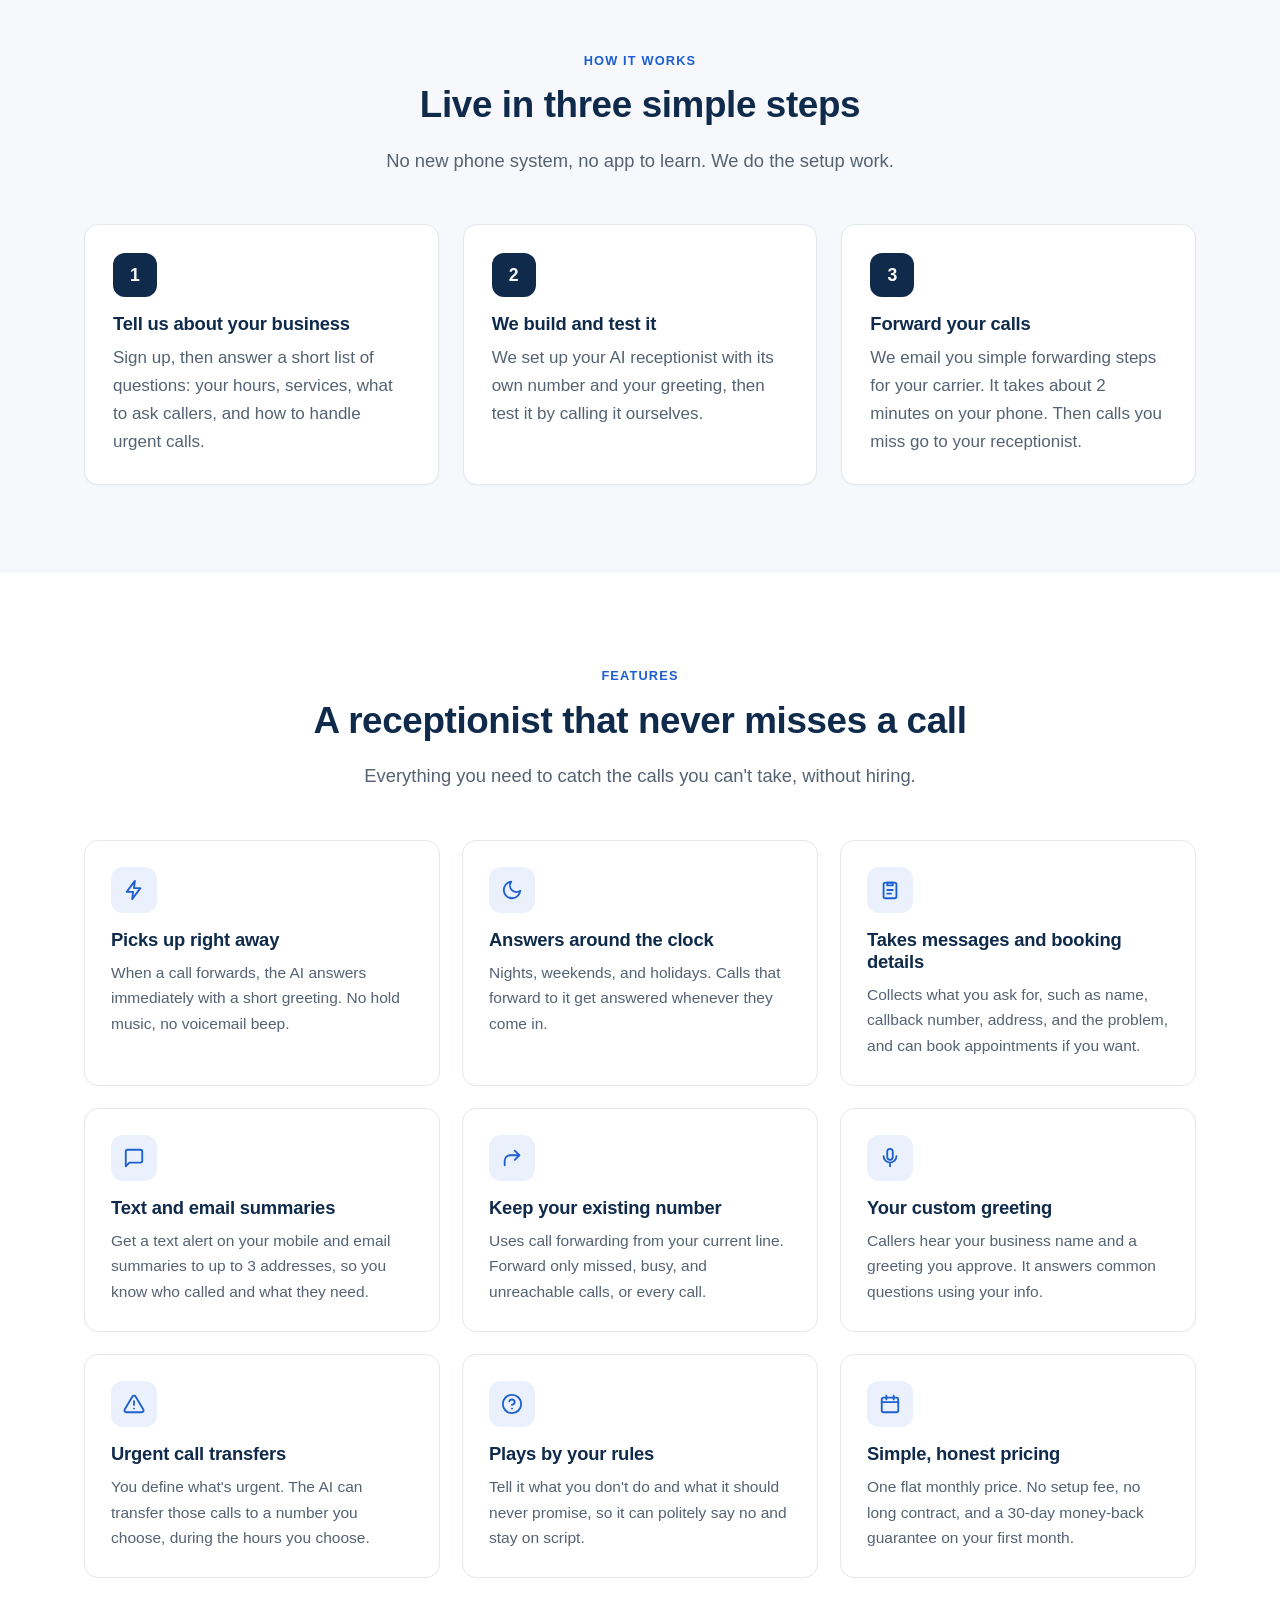
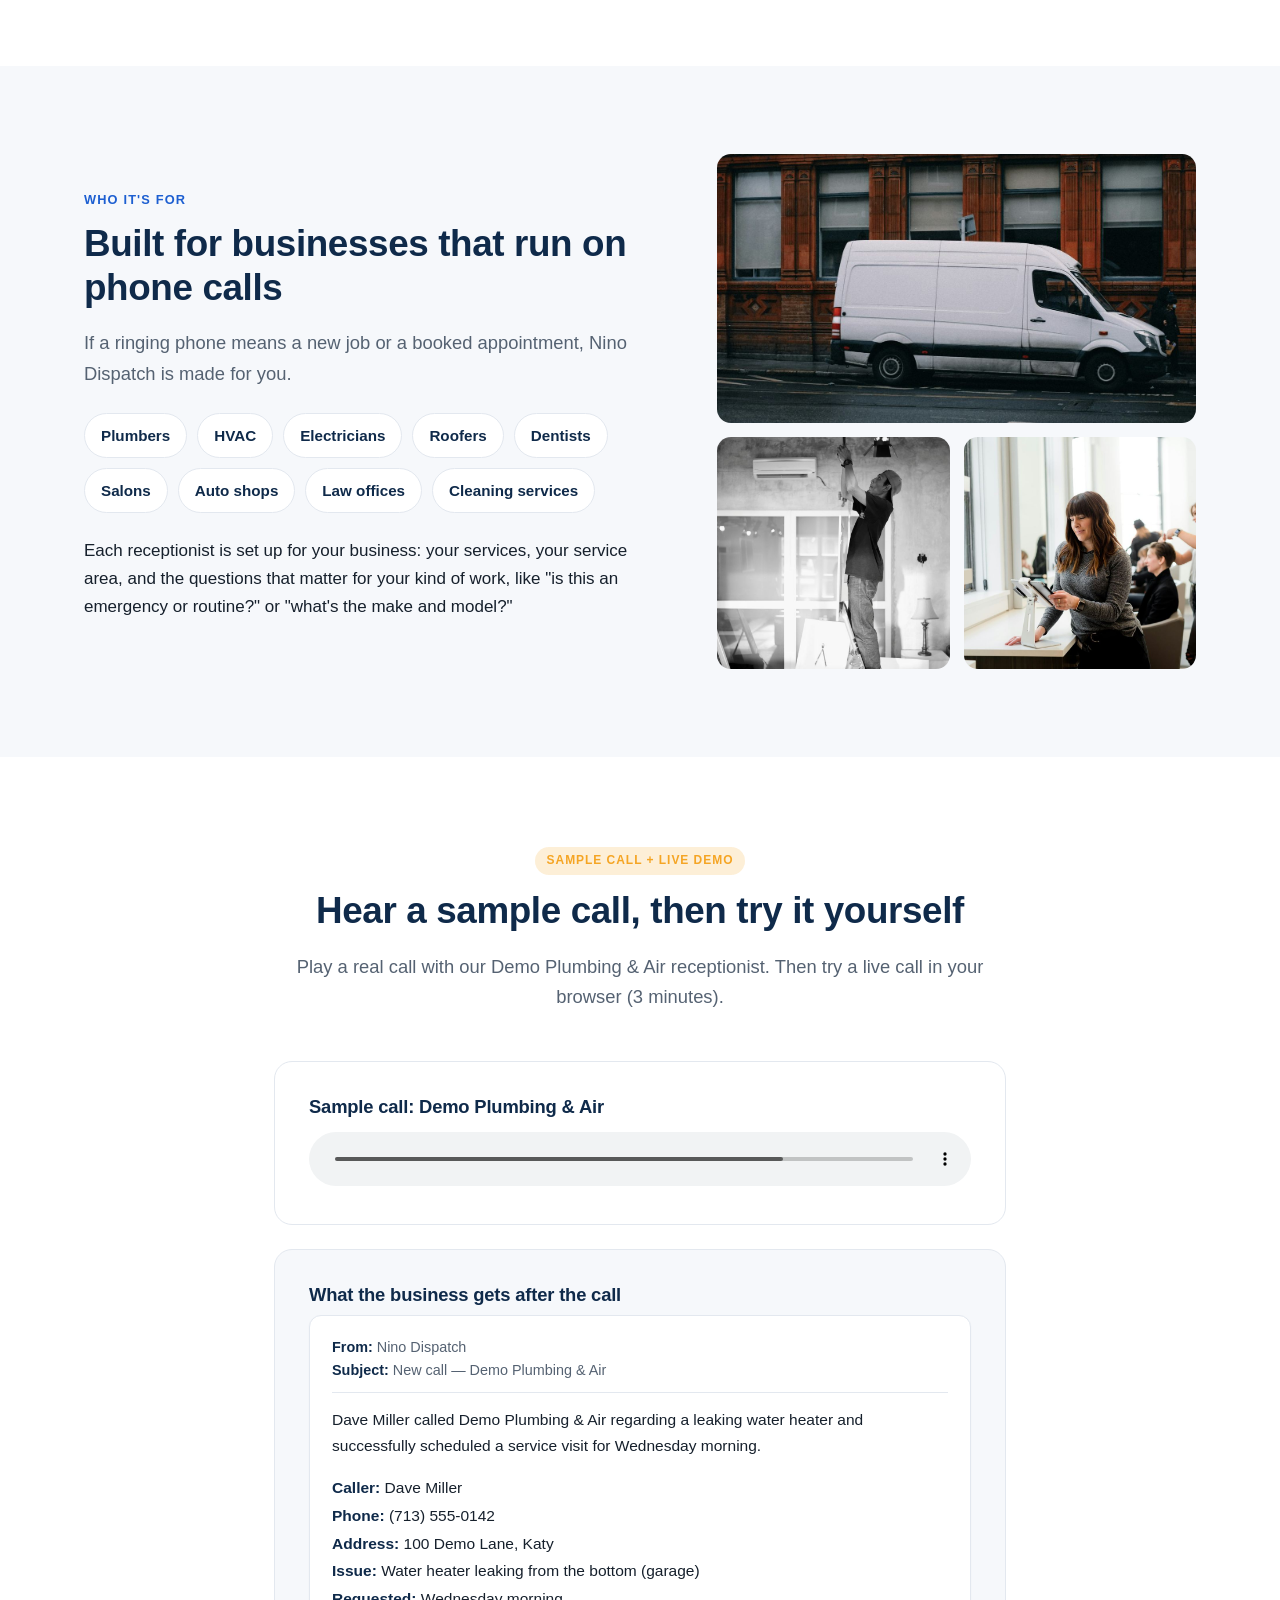
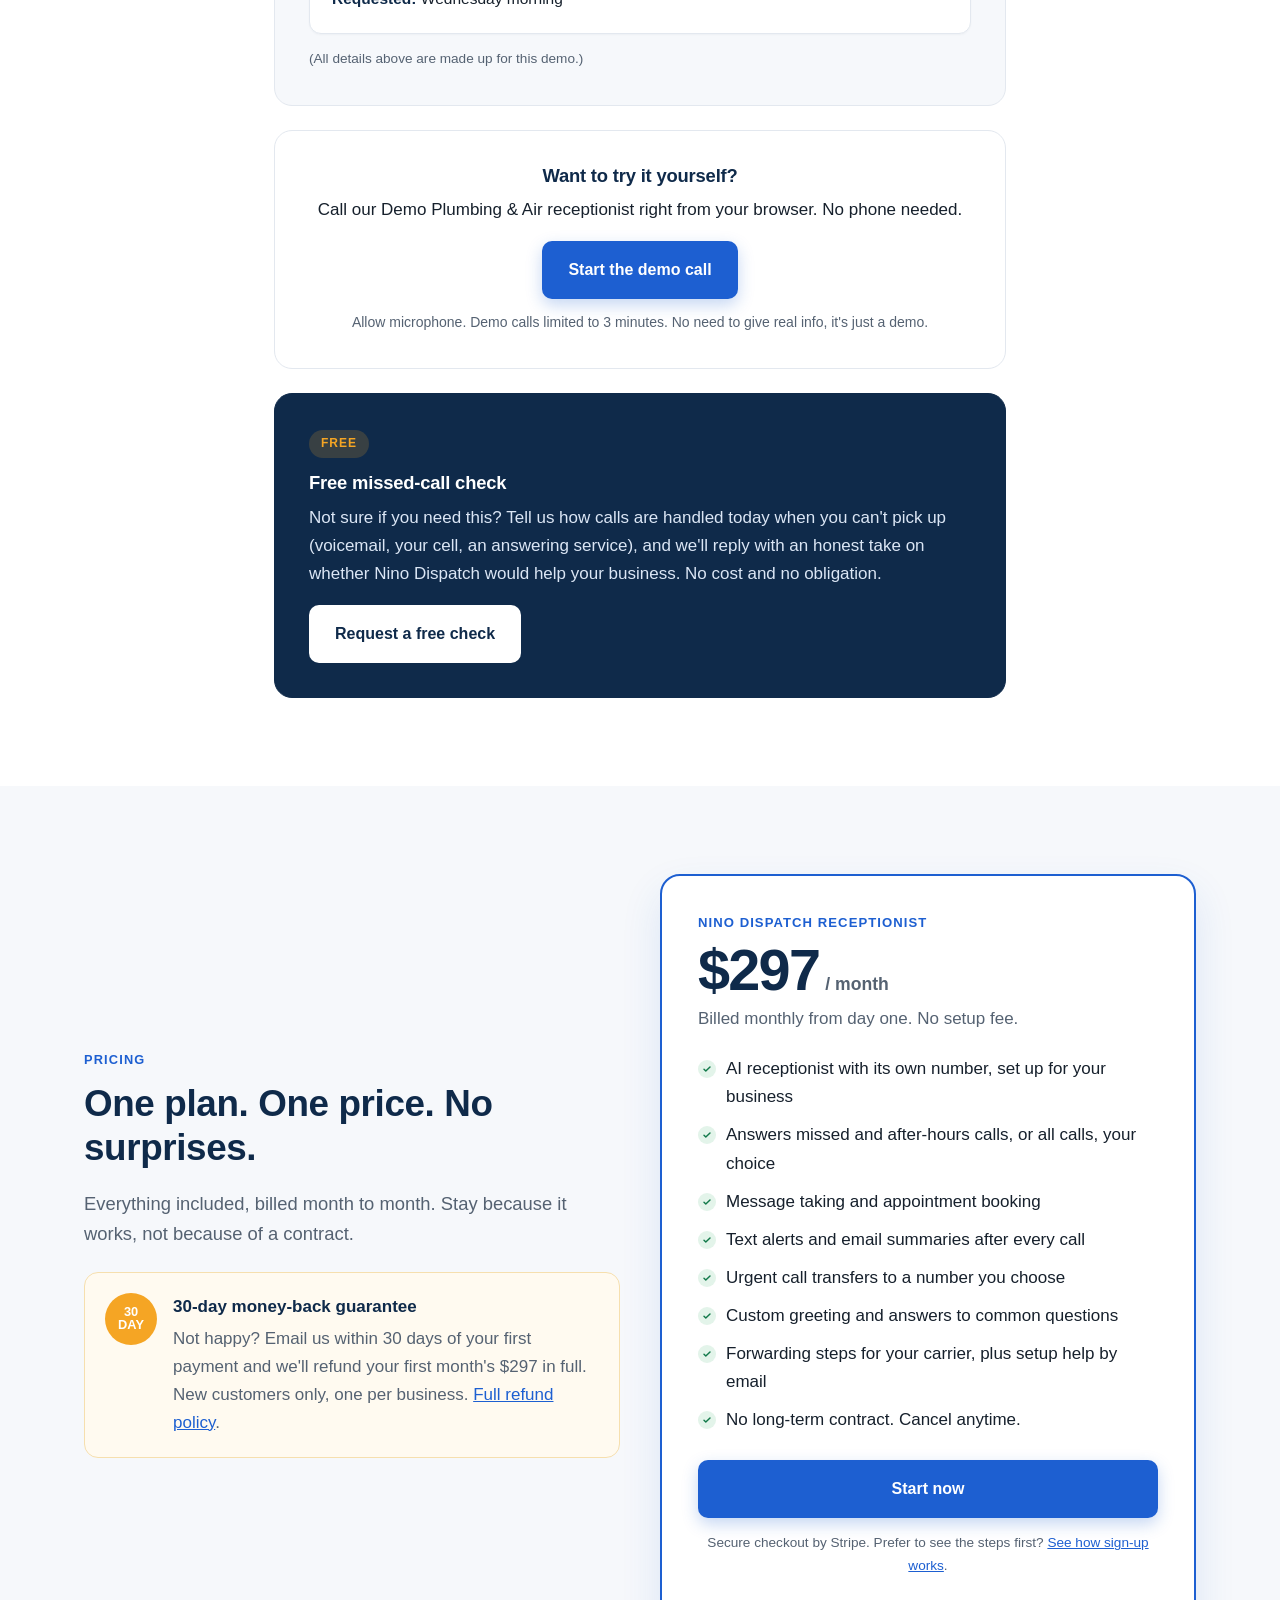
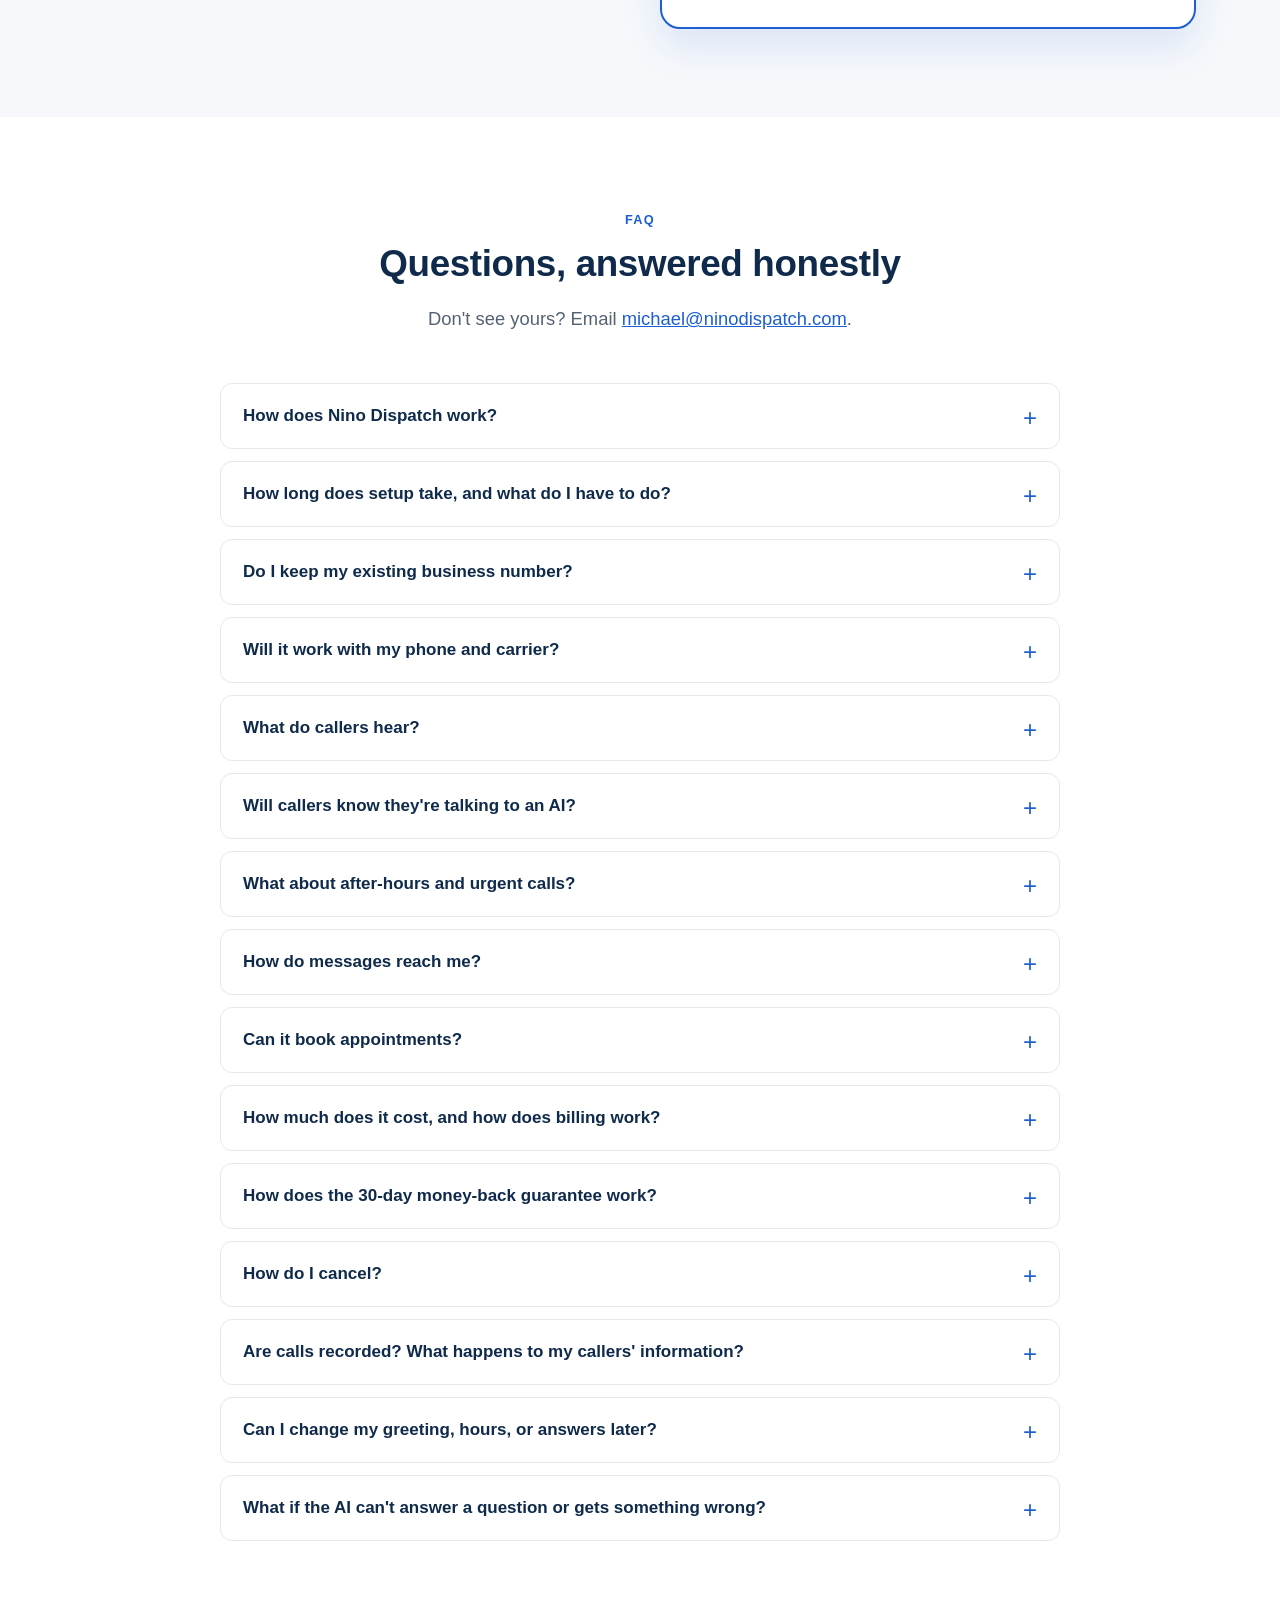
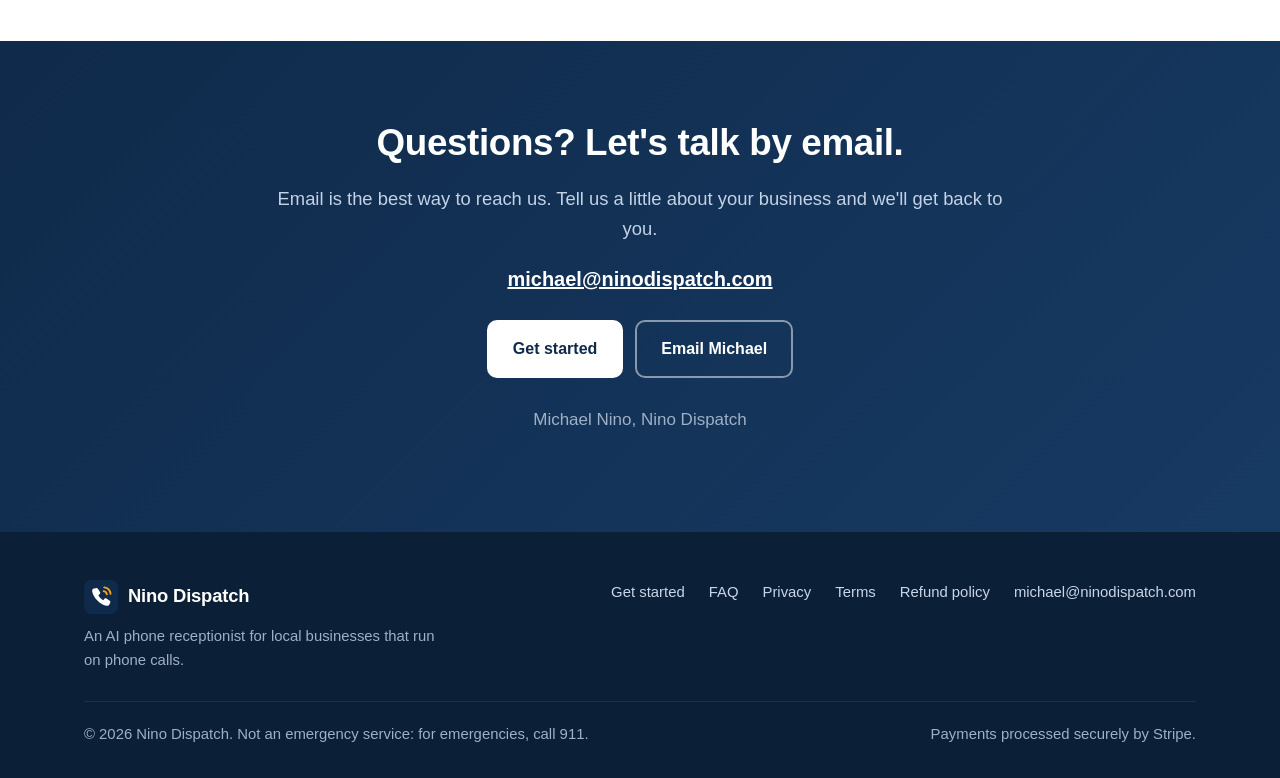
==== commit b3210362: "Add sample call and try-it demo section" ====
--- a/index.html
+++ b/index.html
@@ -141,15 +141,44 @@
 </section>
 
 <section class="section" id="sample">
-  <div class="container duo">
+  <div class="container narrow">
+    <div class="section-head">
+      <span class="badge free">Sample call + Live demo</span>
+      <h2>Hear a sample call, then try it yourself</h2>
+      <p class="lead">Play a real call with our Demo Plumbing &amp; Air receptionist. Then try a live call in your browser (3 minutes).</p>
+    </div>
     <div class="panel">
-      <span class="badge soon">Coming soon</span>
-      <h3>Hear a sample call</h3>
-      <p>We're putting together a sample recording so you can hear exactly what your callers would hear. It isn't ready yet, and we'd rather show you nothing than something fake.</p>
-      <div class="player" aria-hidden="true"><span class="play"><svg width="16" height="16" viewBox="0 0 24 24" fill="#8a96a5"><path d="M7 4v16l13-8z"/></svg></span><span class="bar"></span><span>Coming soon</span></div>
-      <p style="margin:0">In the meantime, <a href="mailto:michael@ninodispatch.com?subject=Question%20about%20how%20a%20call%20works">email us</a> and we'll walk you through how a call would go for your business.</p>
-    </div>
-    <div class="panel dark">
+      <h3>Sample call: Demo Plumbing &amp; Air</h3>
+      <audio class="sample-audio" src="demo-call.mp3" controls controlslist="nodownload" preload="metadata" style="display:block;width:100%;margin:14px 0 4px">
+        Your browser does not support audio playback. <a href="demo-call.mp3">Download the sample call</a>.
+      </audio>
+
+    </div>
+    <div class="panel" style="margin-top:24px;background:var(--bg)">
+      <h3>What the business gets after the call</h3>
+      <div style="background:#fff;border:1px solid var(--line);border-radius:12px;padding:20px 22px;font-size:.97rem;box-shadow:0 1px 2px rgba(15,42,74,.04)">
+        <div style="border-bottom:1px solid var(--line);padding-bottom:10px;margin-bottom:14px;color:var(--muted);font-size:.9rem;line-height:1.6">
+          <div><strong style="color:var(--navy)">From:</strong> Nino Dispatch</div>
+          <div><strong style="color:var(--navy)">Subject:</strong> New call — Demo Plumbing &amp; Air</div>
+        </div>
+        <p>Dave Miller called Demo Plumbing &amp; Air regarding a leaking water heater and successfully scheduled a service visit for Wednesday morning.</p>
+        <div style="line-height:1.8">
+          <div><strong style="color:var(--navy)">Caller:</strong> Dave Miller</div>
+          <div><strong style="color:var(--navy)">Phone:</strong> (713) 555-0142</div>
+          <div><strong style="color:var(--navy)">Address:</strong> 100 Demo Lane, Katy</div>
+          <div><strong style="color:var(--navy)">Issue:</strong> Water heater leaking from the bottom (garage)</div>
+          <div><strong style="color:var(--navy)">Requested:</strong> Wednesday morning</div>
+        </div>
+      </div>
+      <p class="fine" style="margin-bottom:0">(All details above are made up for this demo.)</p>
+    </div>
+    <div class="panel" style="margin-top:24px;text-align:center">
+      <h3>Want to try it yourself?</h3>
+      <p>Call our Demo Plumbing &amp; Air receptionist right from your browser. No phone needed.</p>
+      <a class="btn btn-primary" href="https://app.trillet.ai/call-flows/demo/f57065af324d1a1c0ba0ff2333952b16" target="_blank" rel="noopener">Start the demo call</a>
+      <p style="margin:12px 0 0;font-size:14px;color:var(--muted)">Allow microphone. Demo calls limited to 3 minutes. No need to give real info, it's just a demo.</p>
+    </div>
+    <div class="panel dark" style="margin-top:24px">
       <span class="badge free">Free</span>
       <h3>Free missed-call check</h3>
       <p>Not sure if you need this? Tell us how calls are handled today when you can't pick up (voicemail, your cell, an answering service), and we'll reply with an honest take on whether Nino Dispatch would help your business. No cost and no obligation.</p>
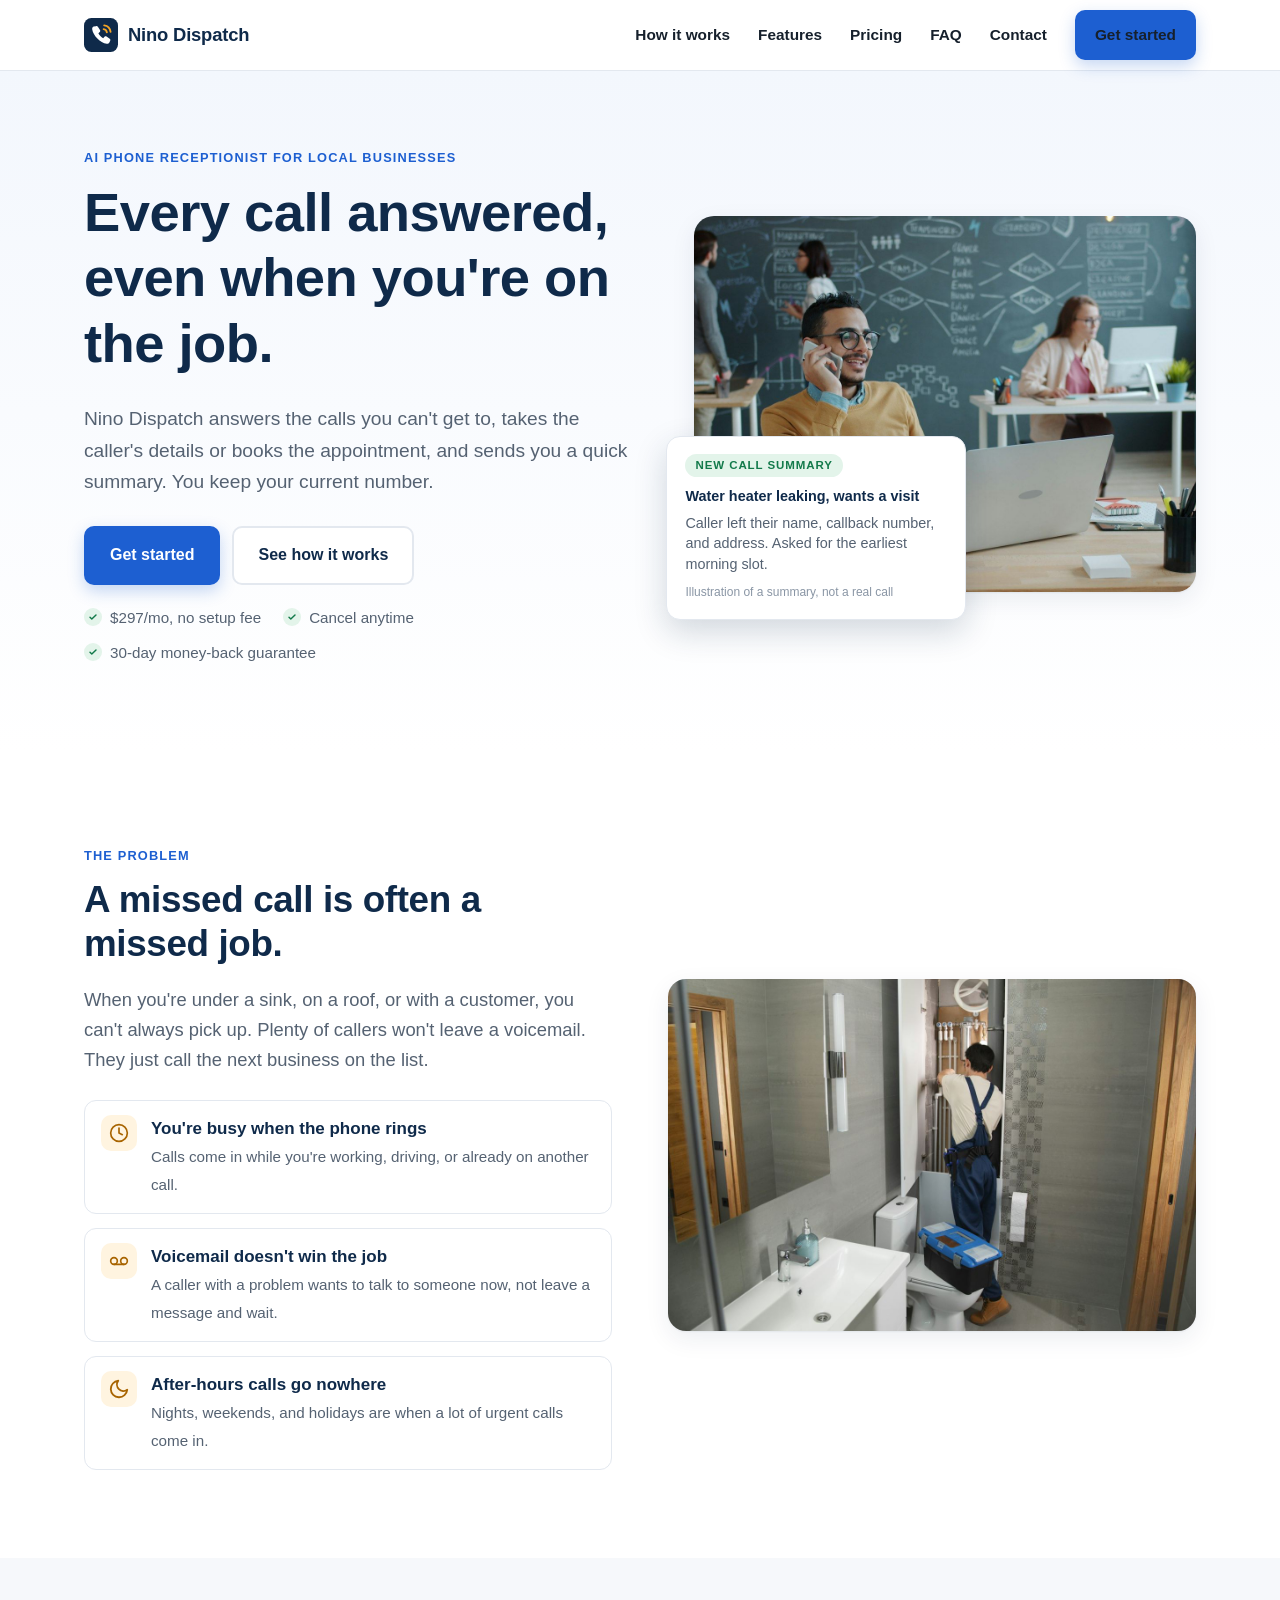
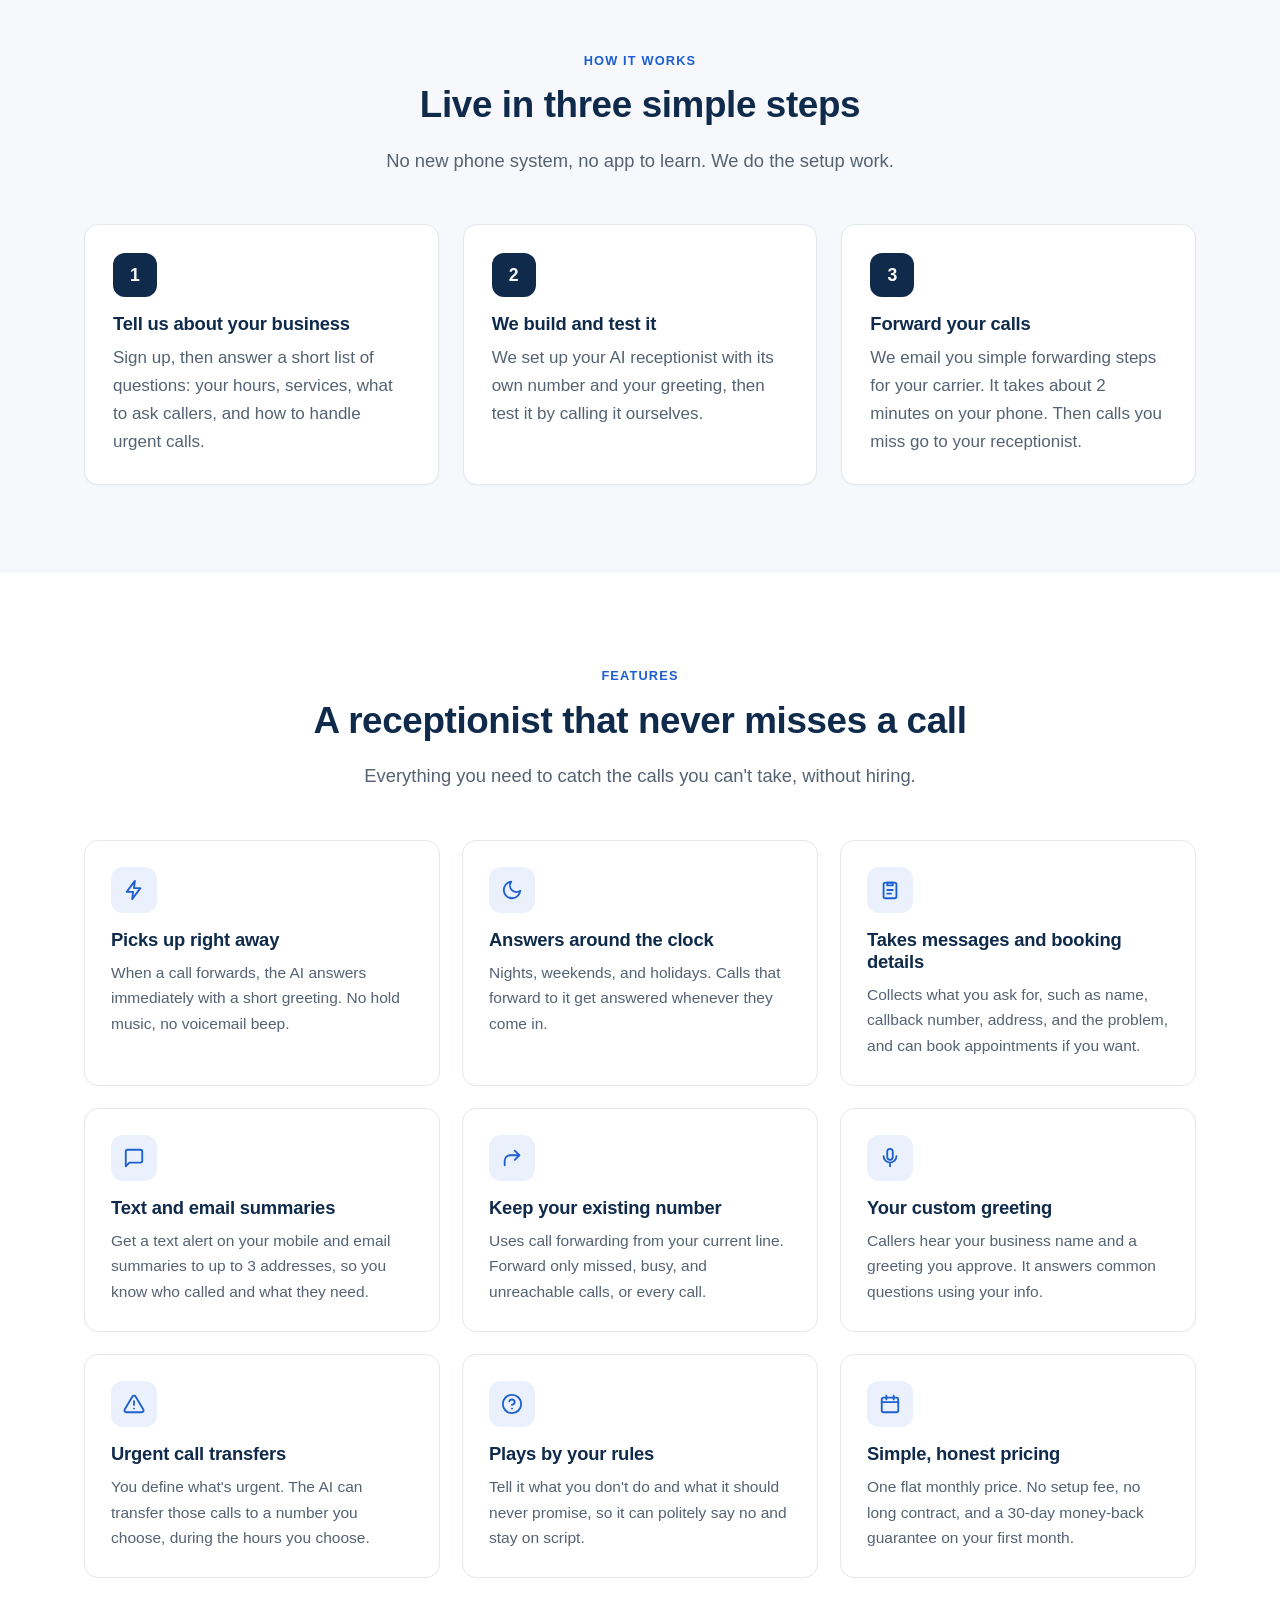
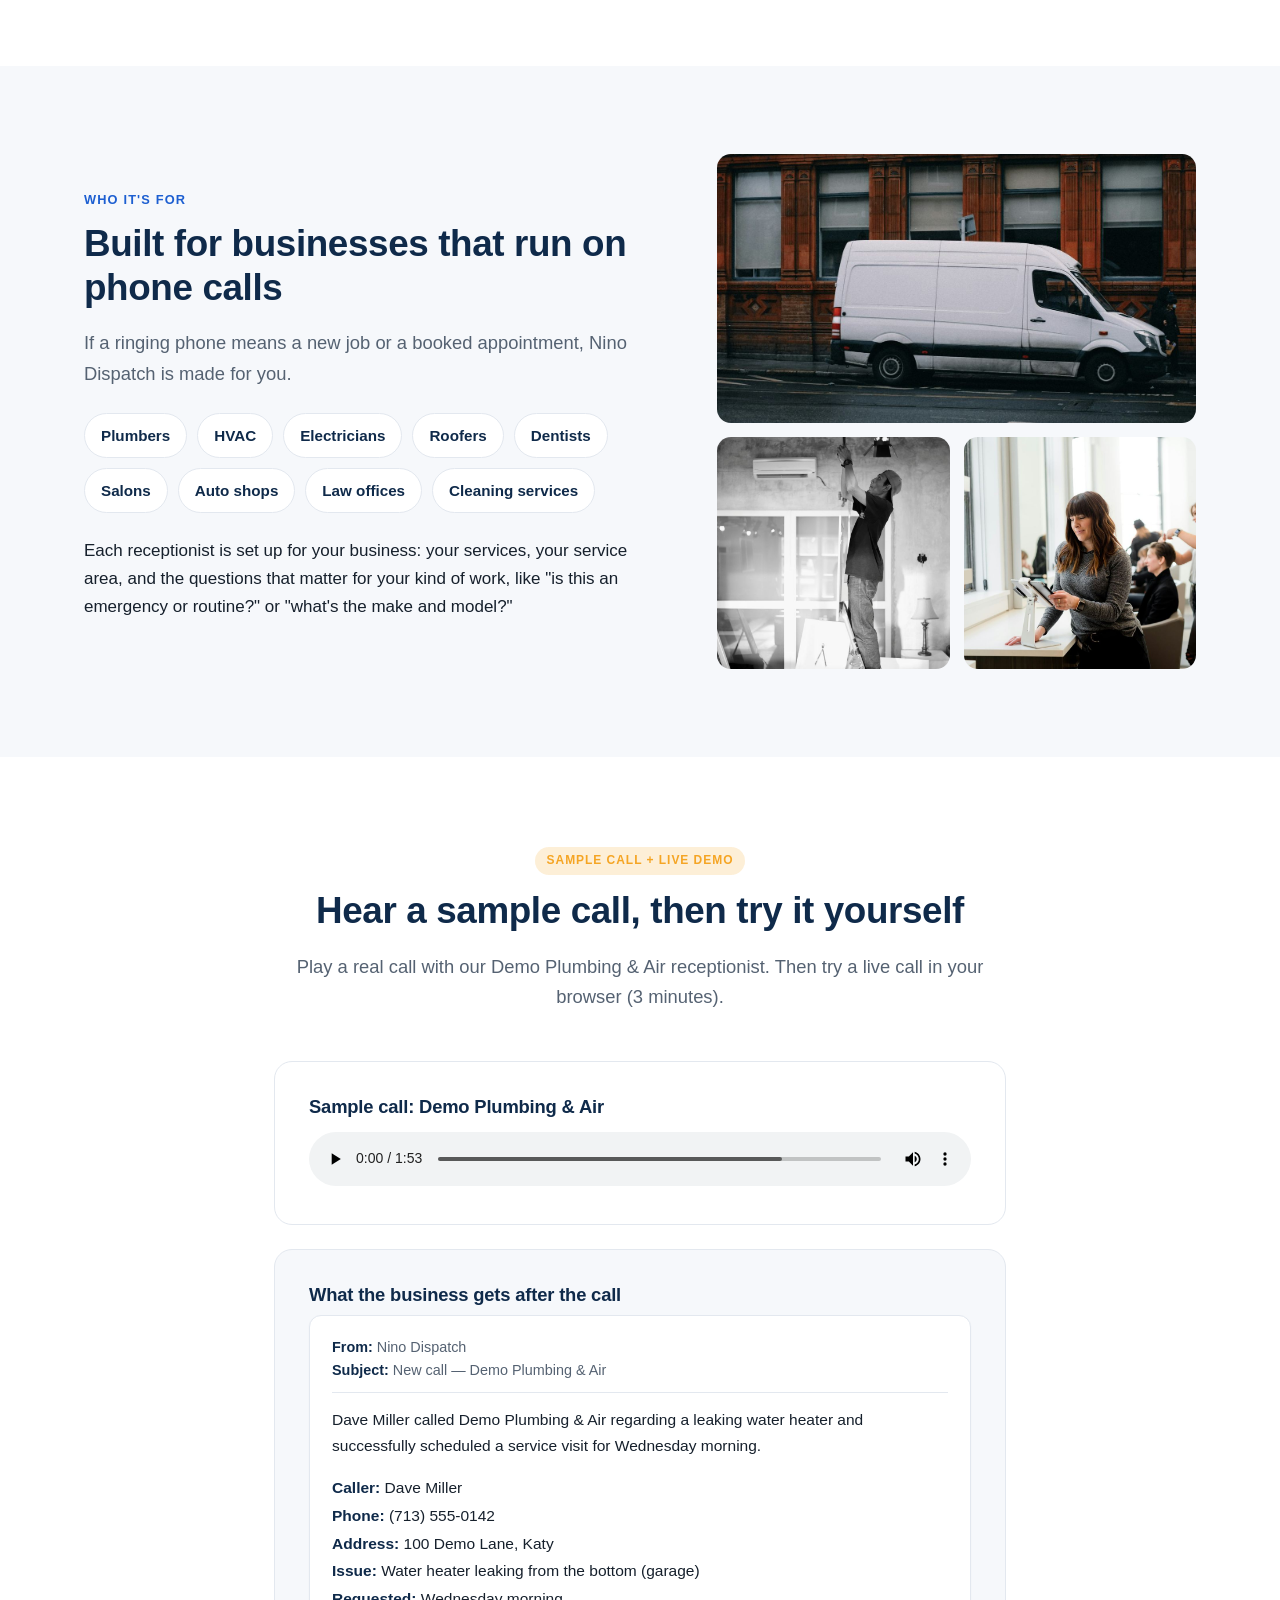
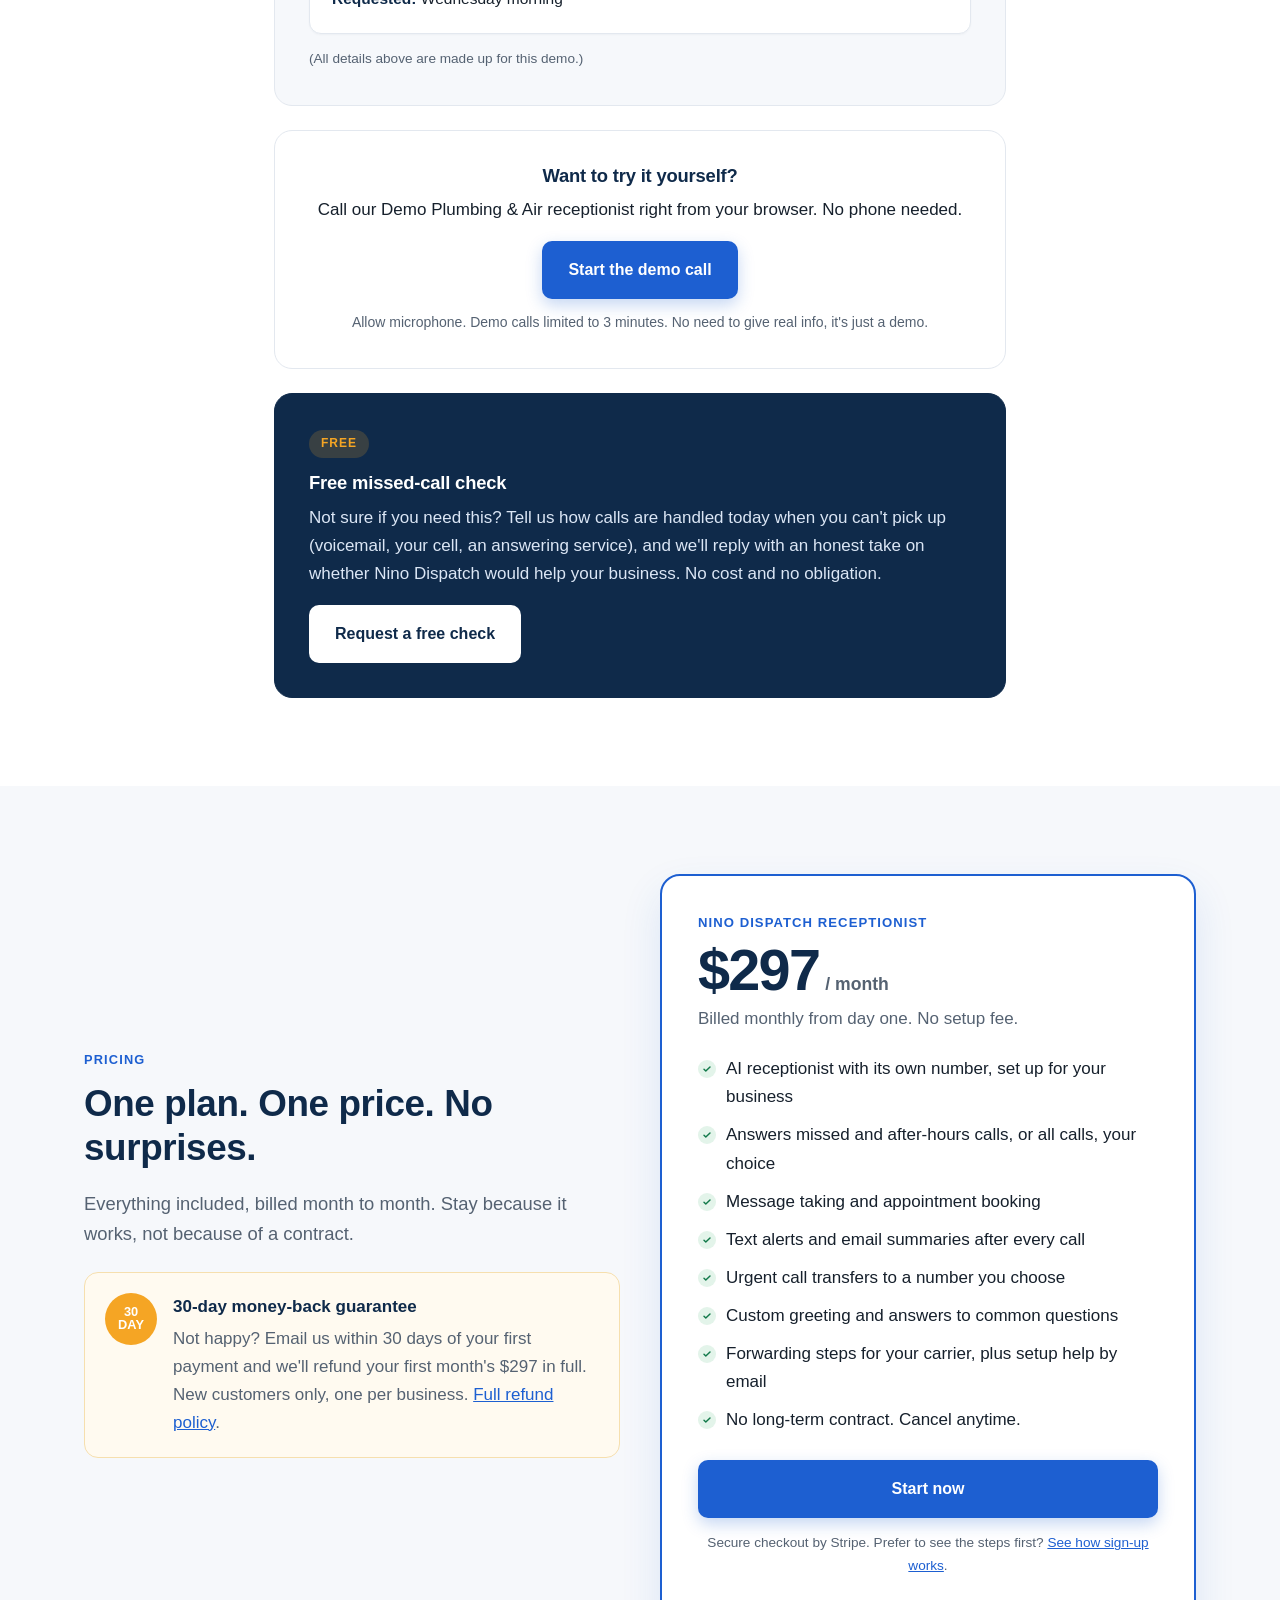
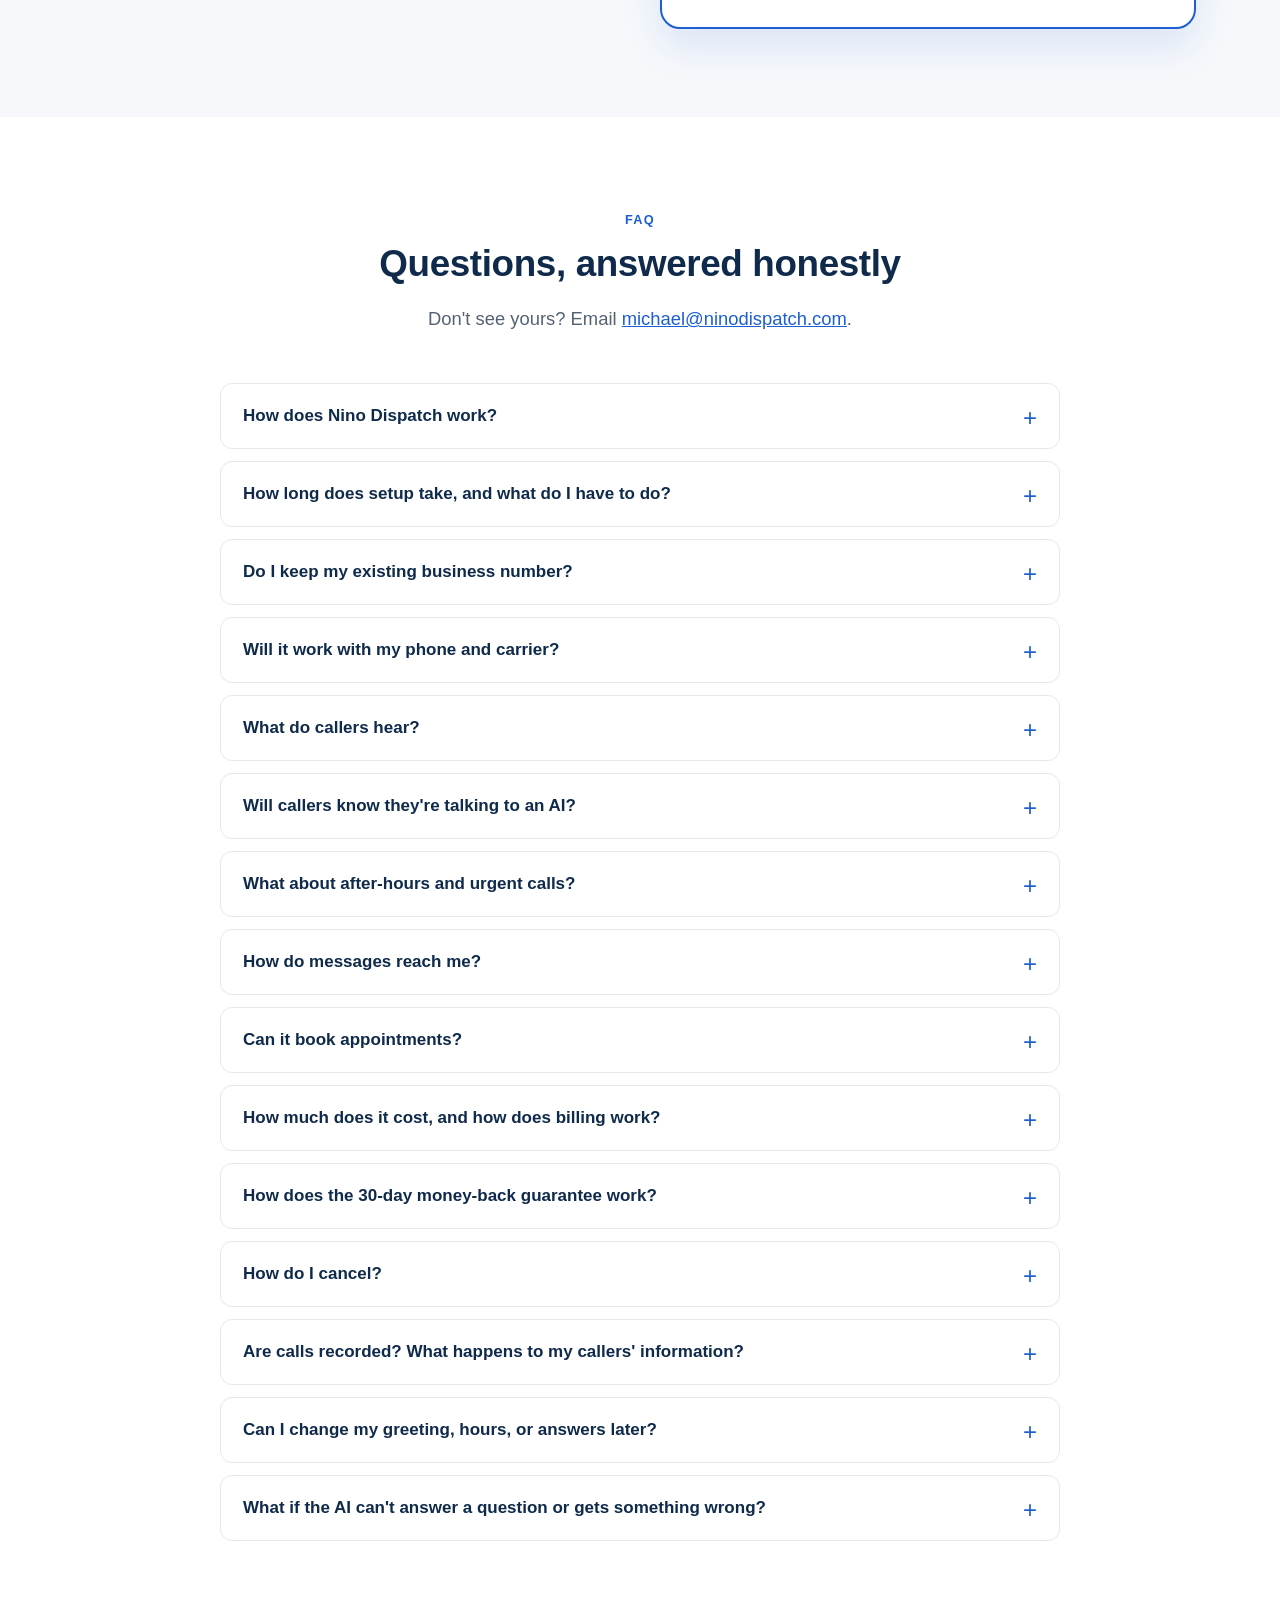
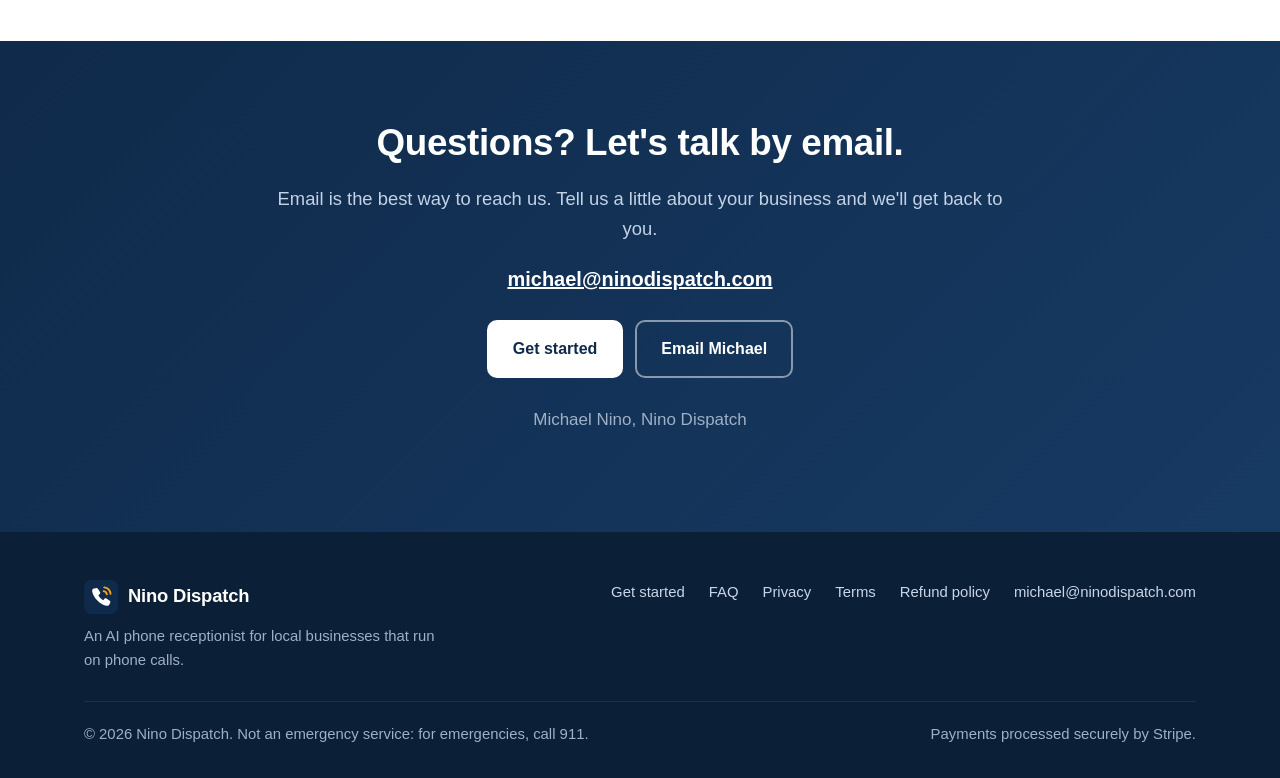
==== commit 23e49819: "Add GoatCounter visit counter" ====
--- a/index.html
+++ b/index.html
@@ -312,5 +312,6 @@
     </div>
   </div>
 </footer>
+<script data-goatcounter="https://ninodispatch.goatcounter.com/count" async src="//gc.zgo.at/count.js"></script>
 </body>
 </html>
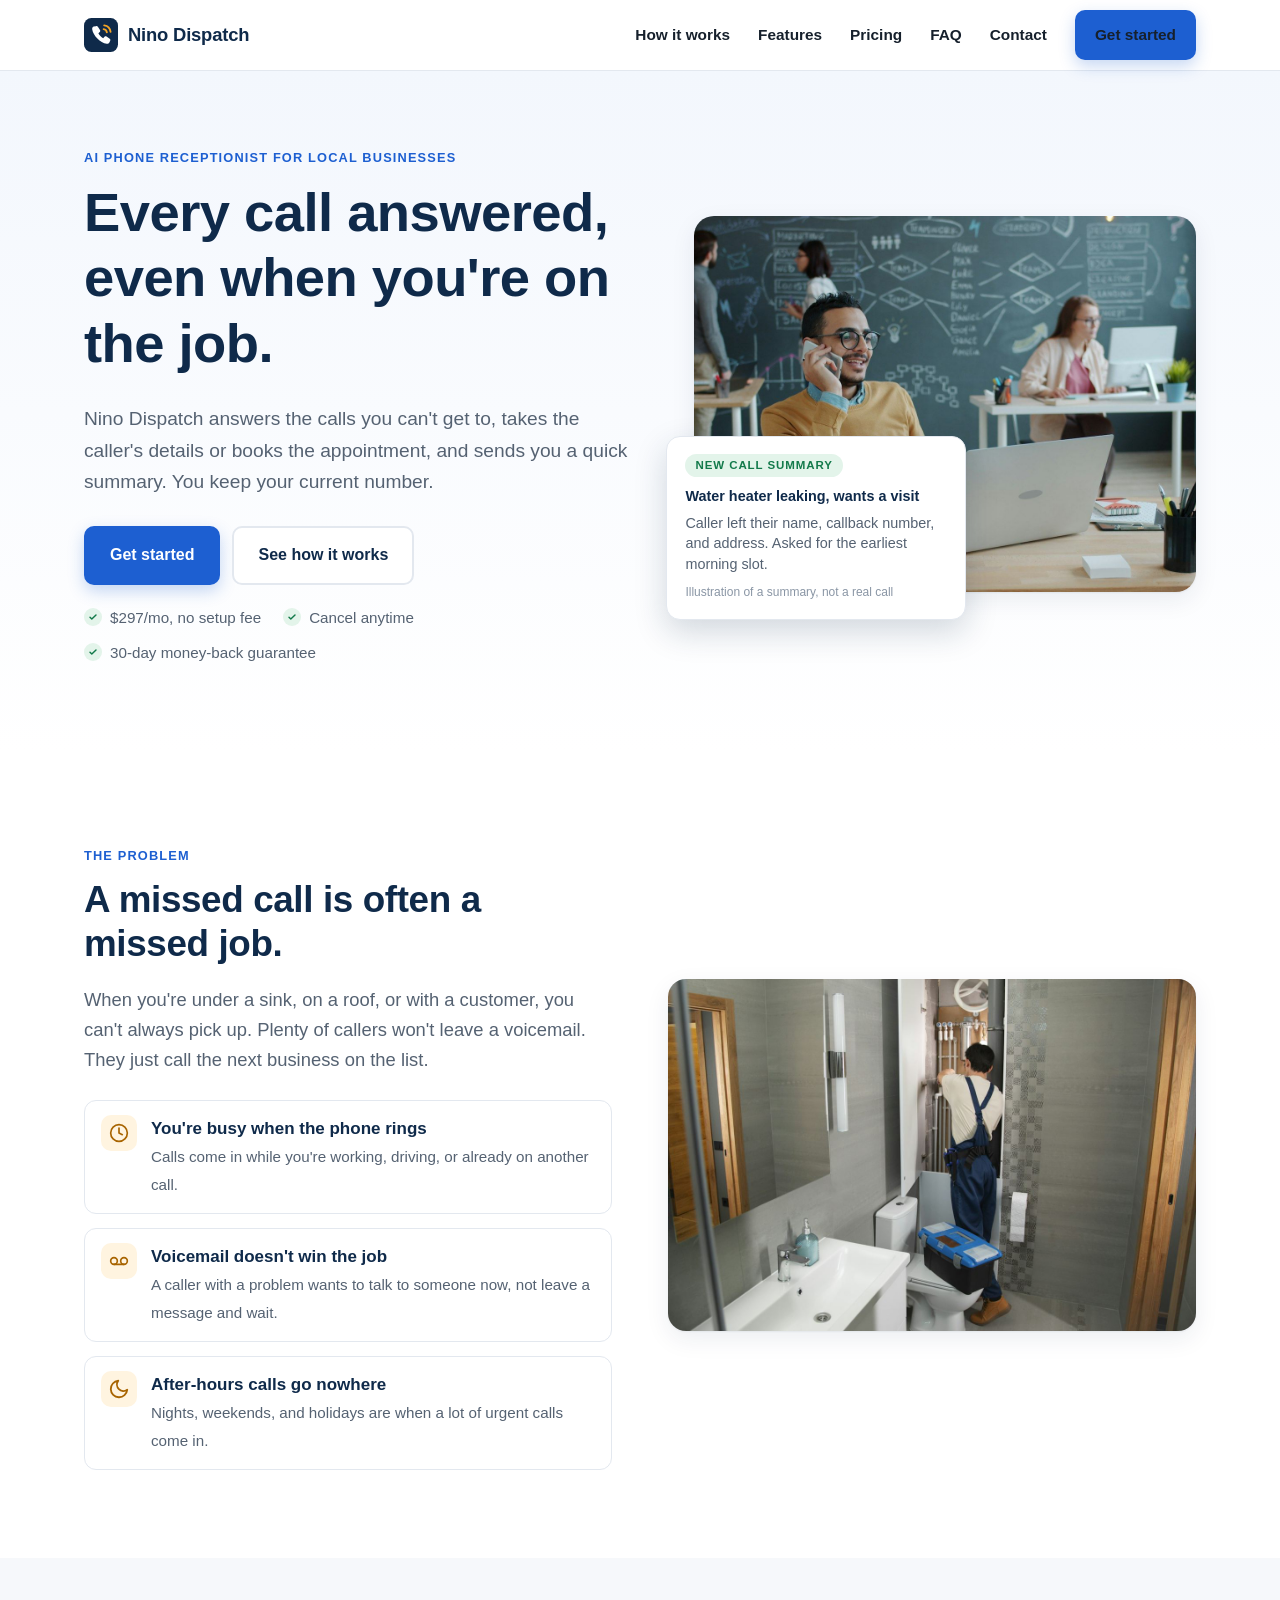
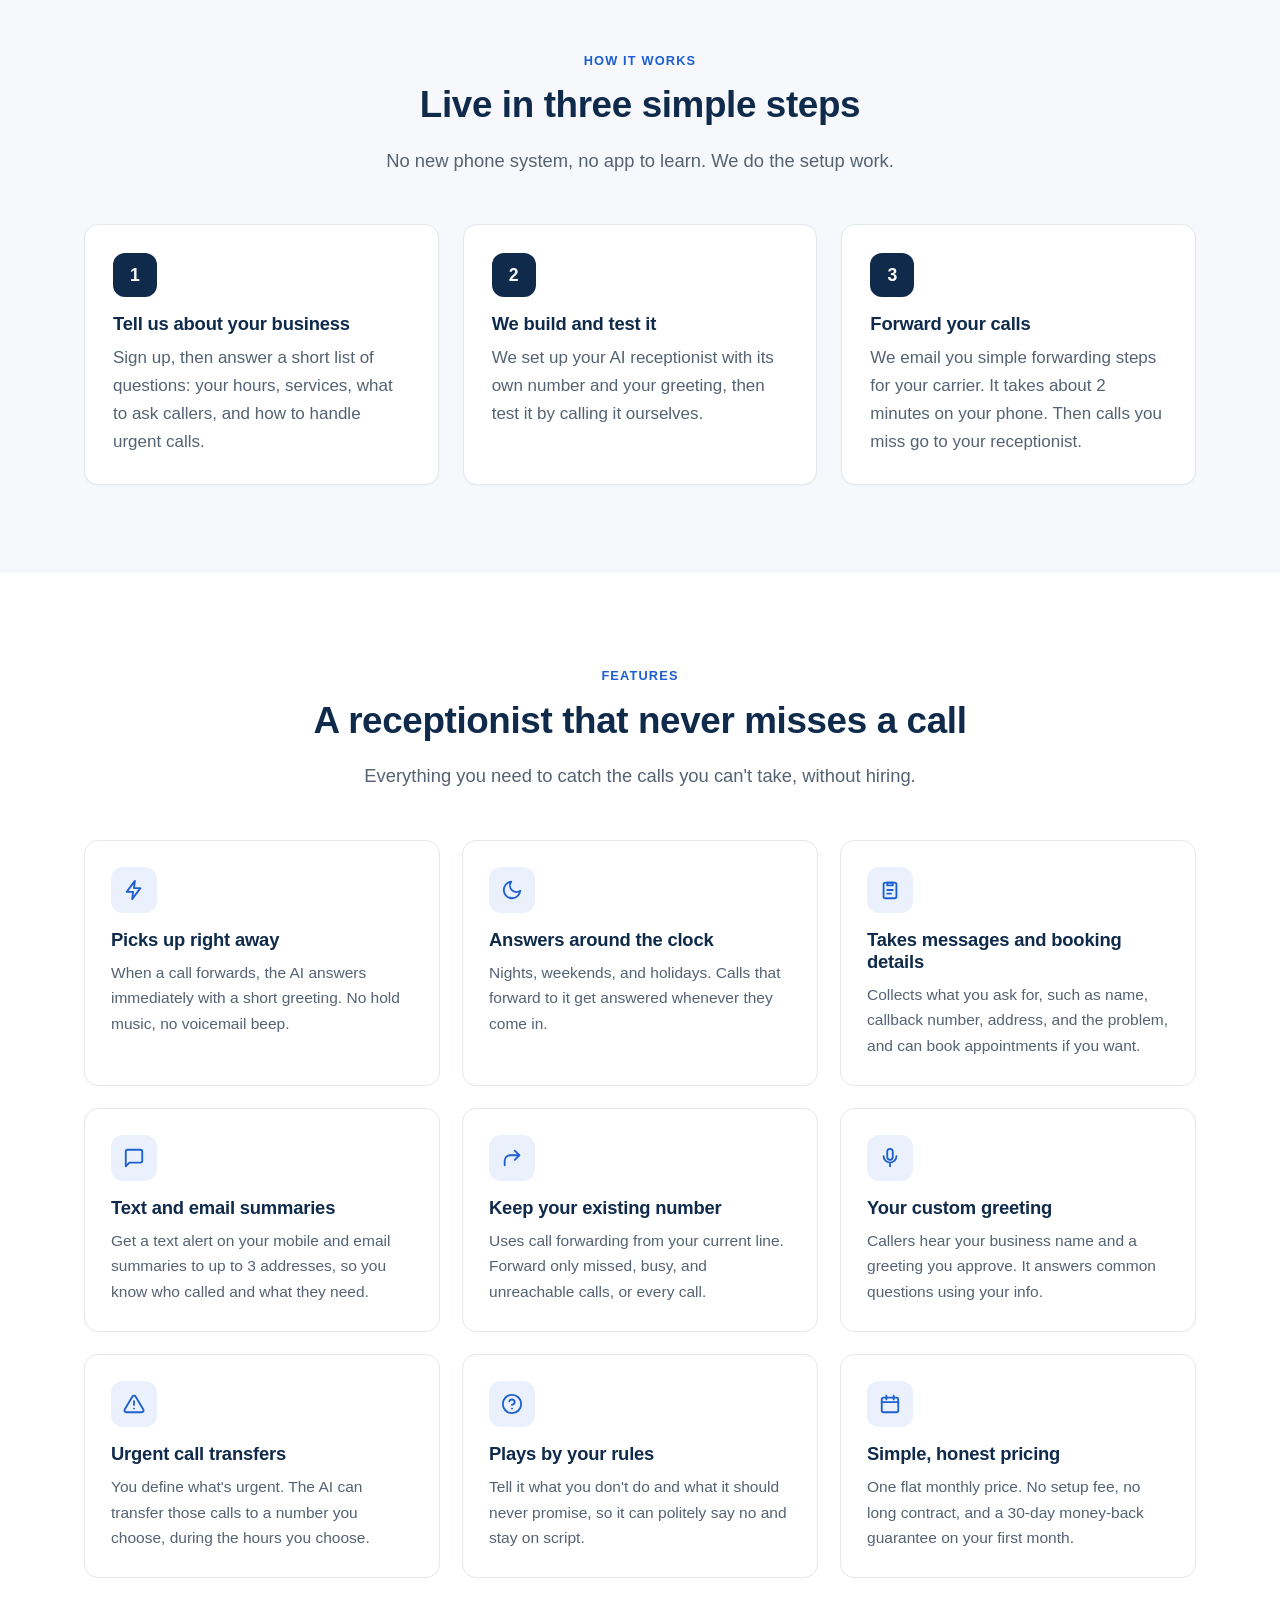
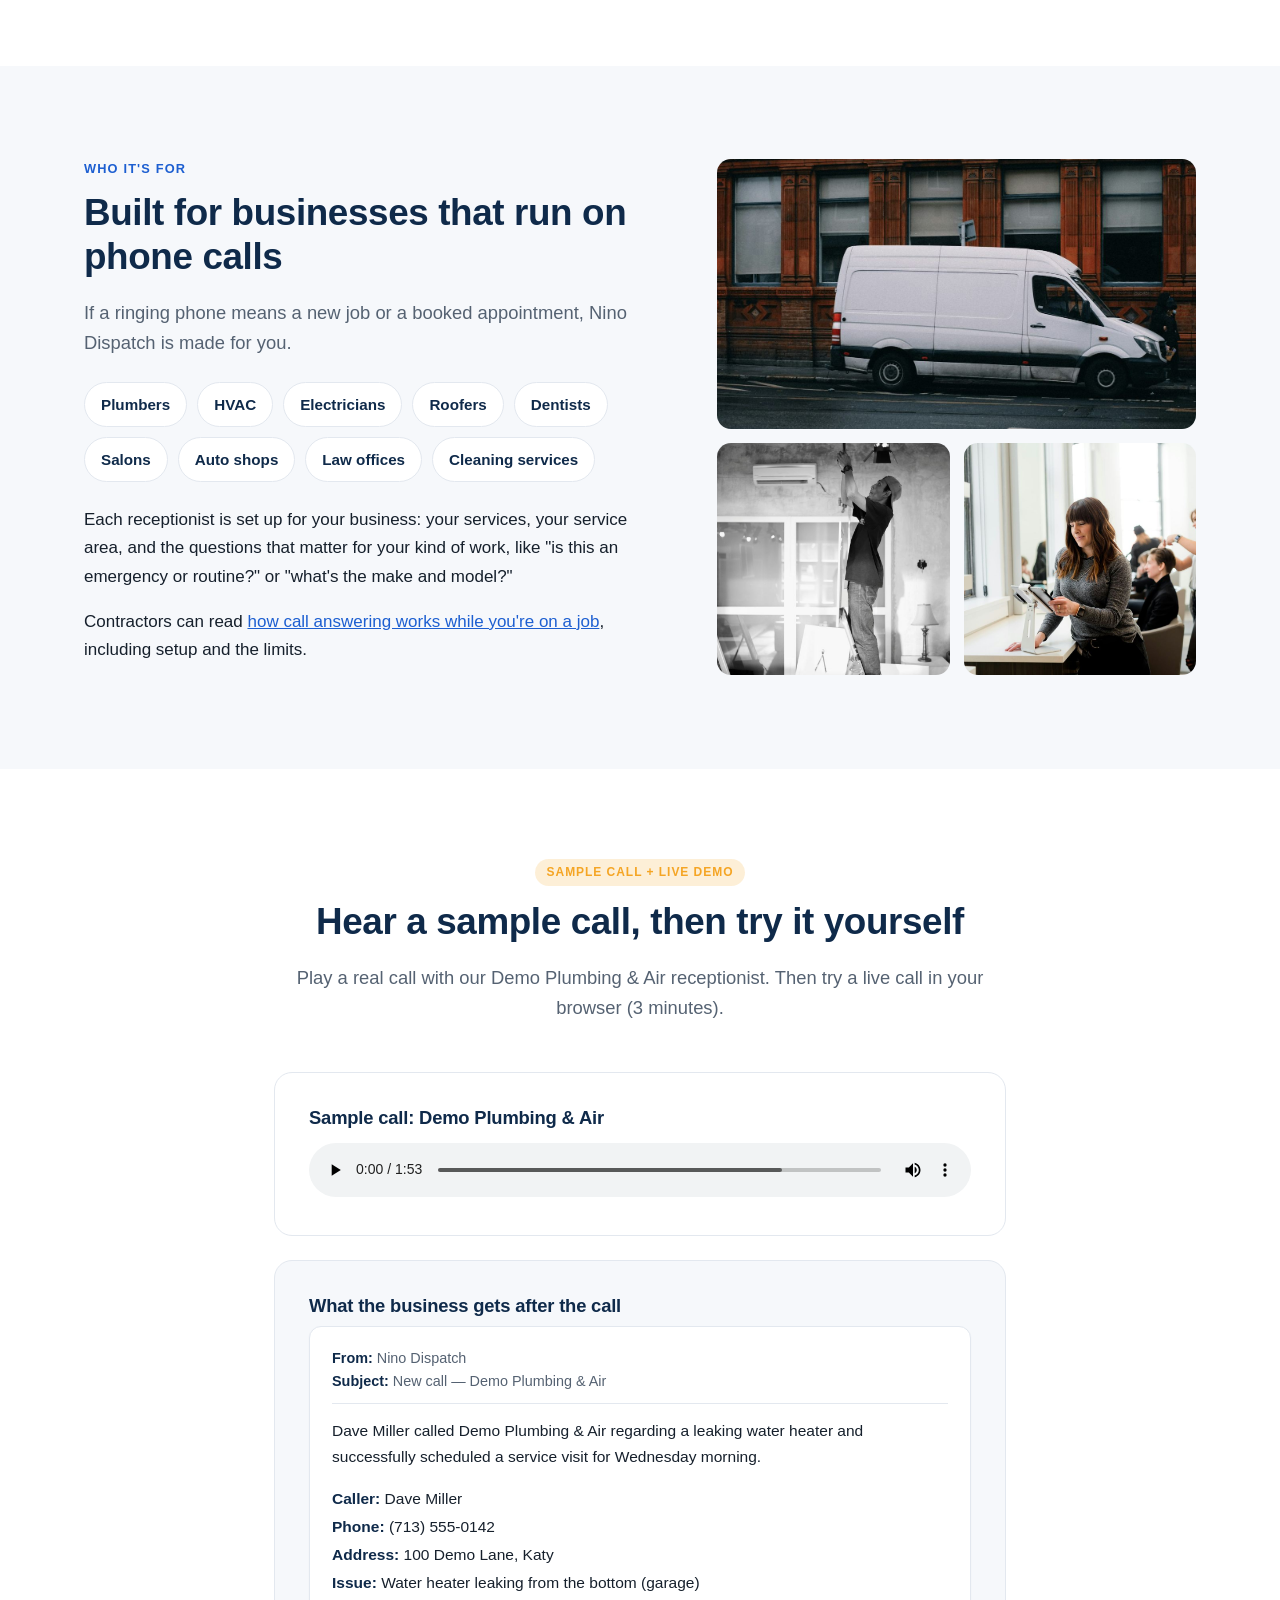
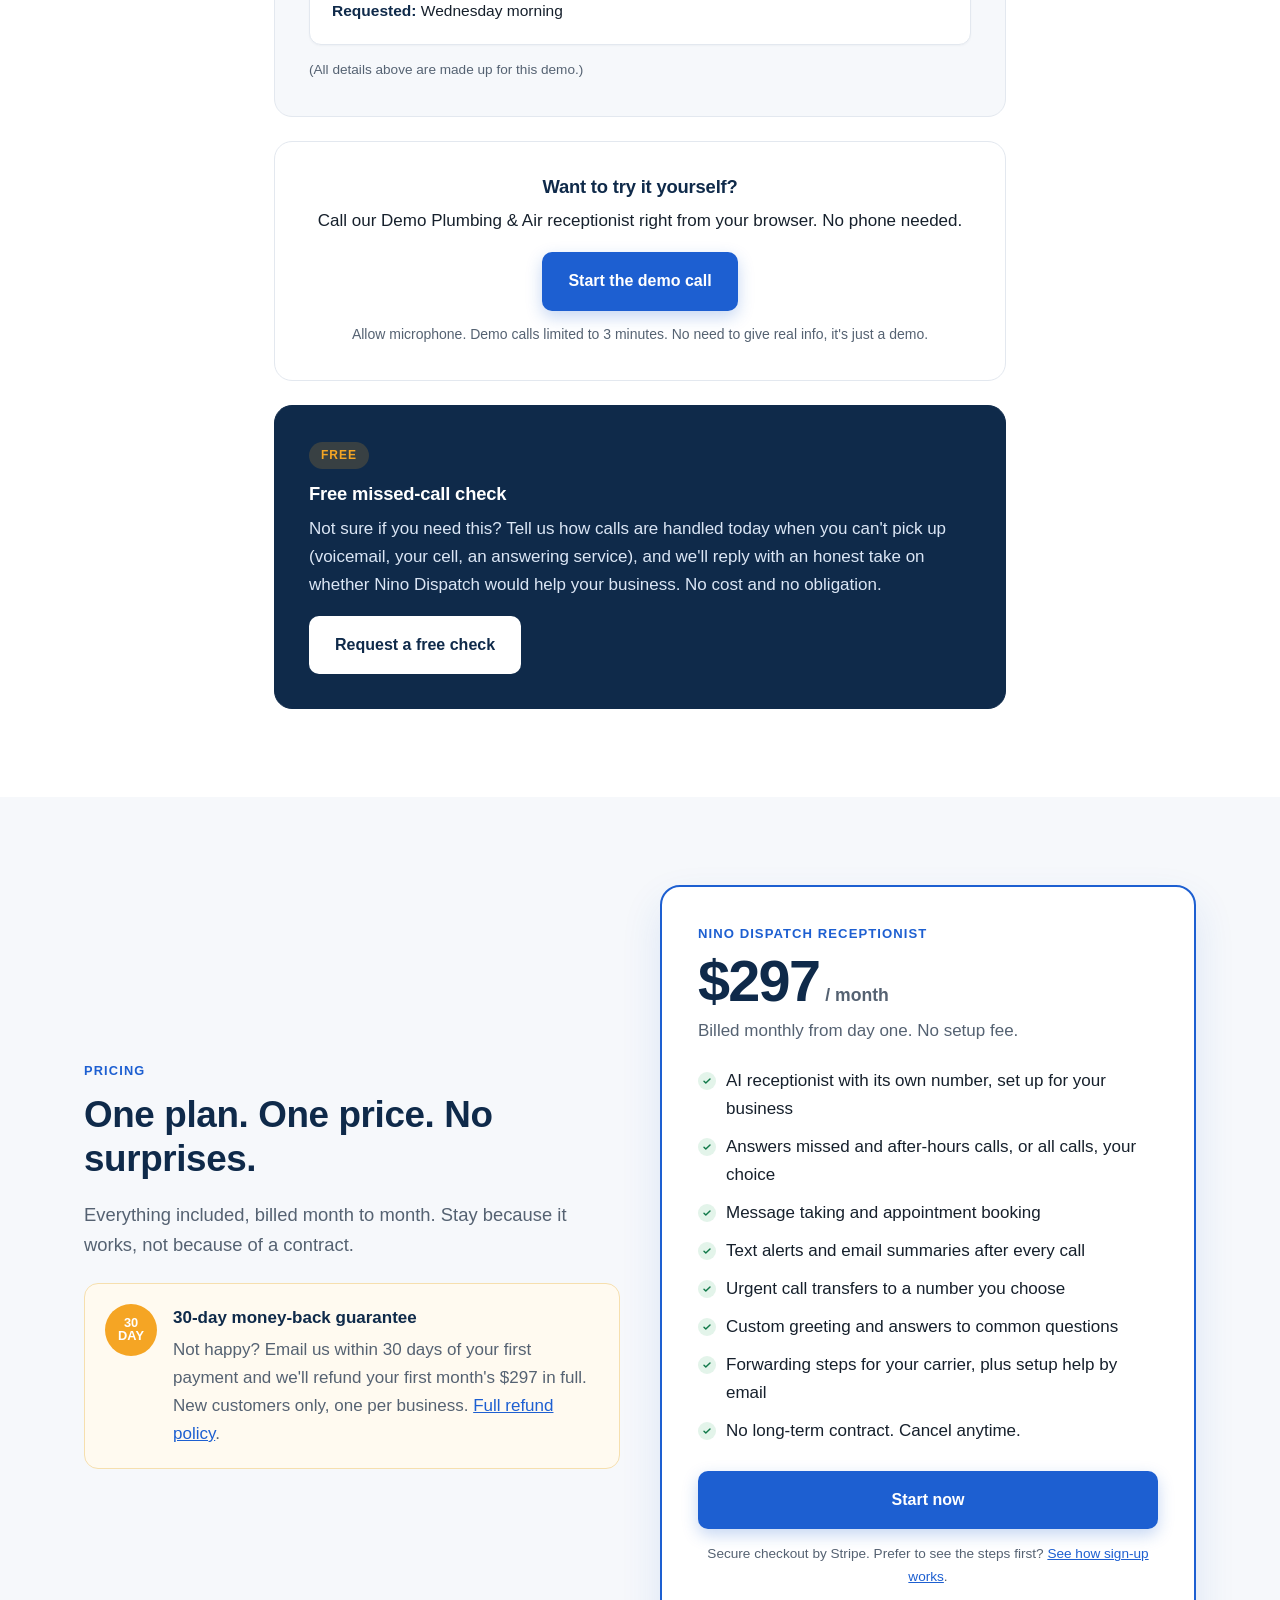
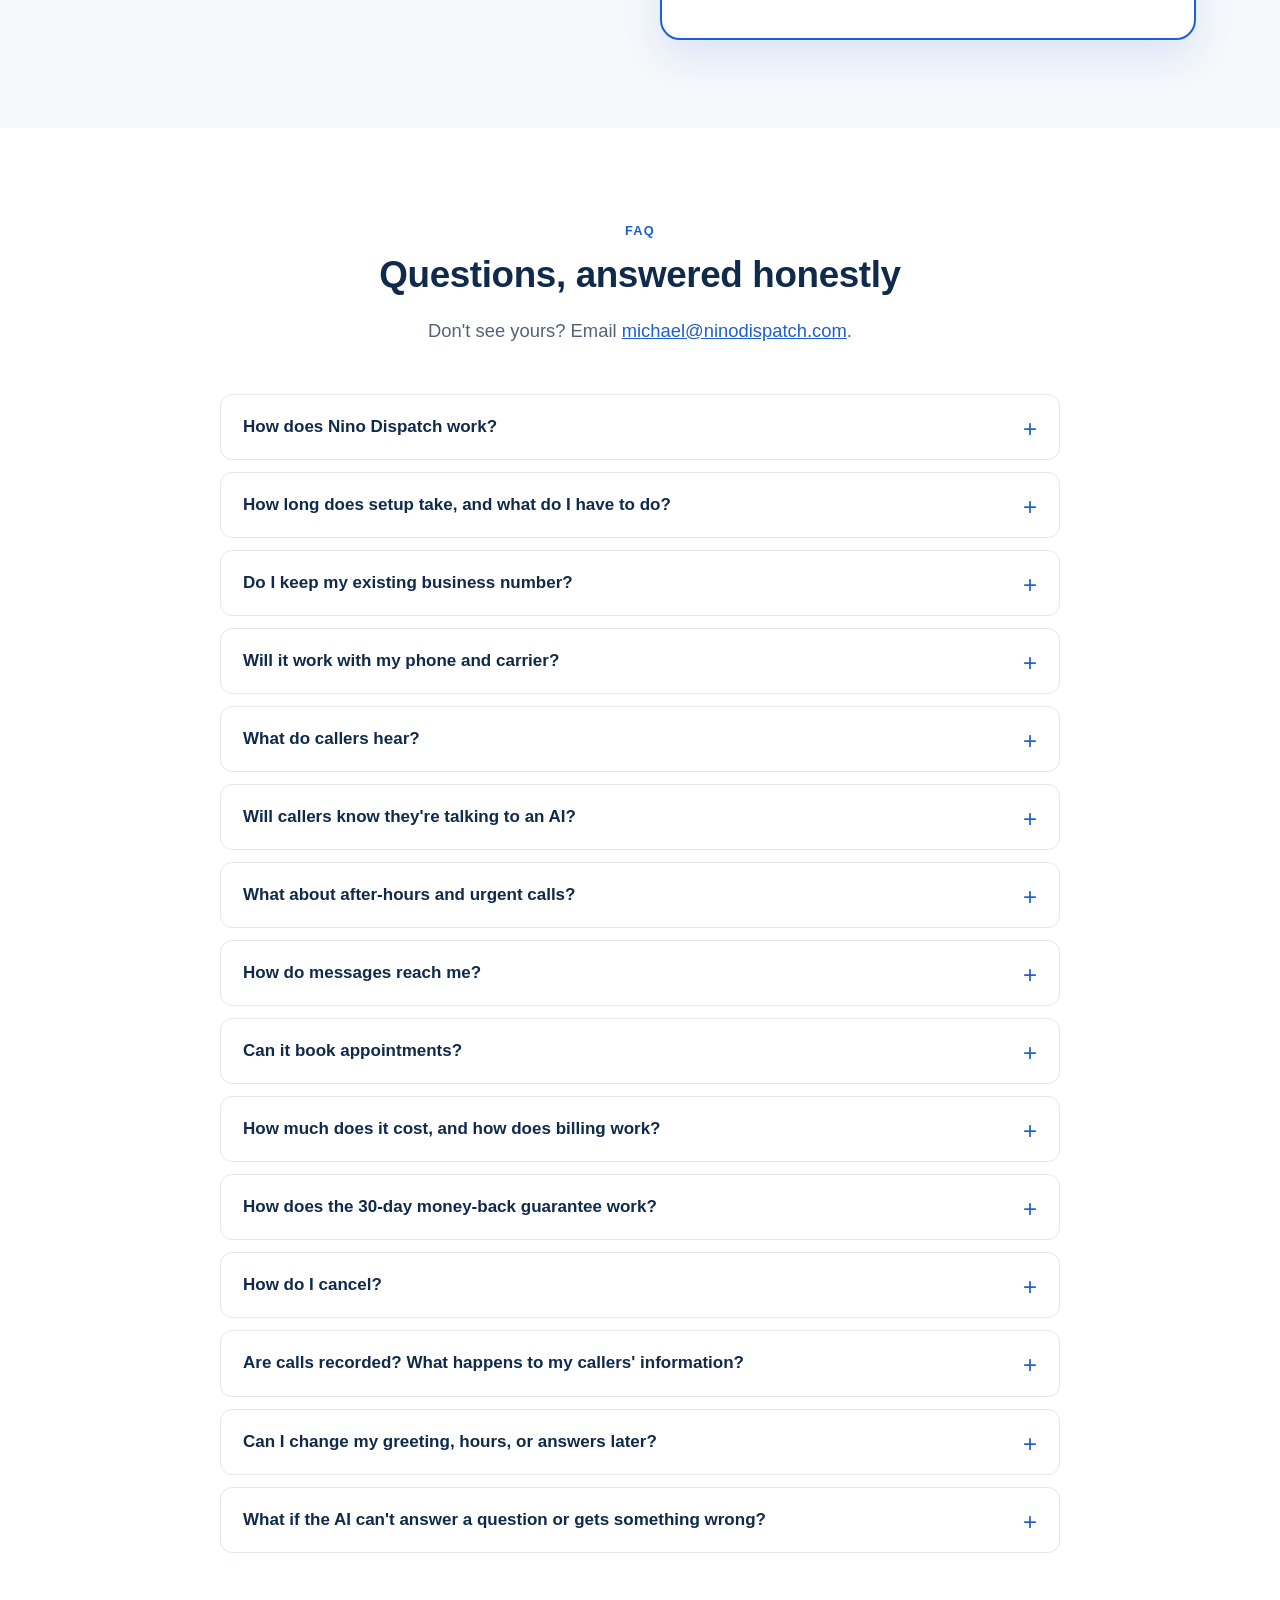
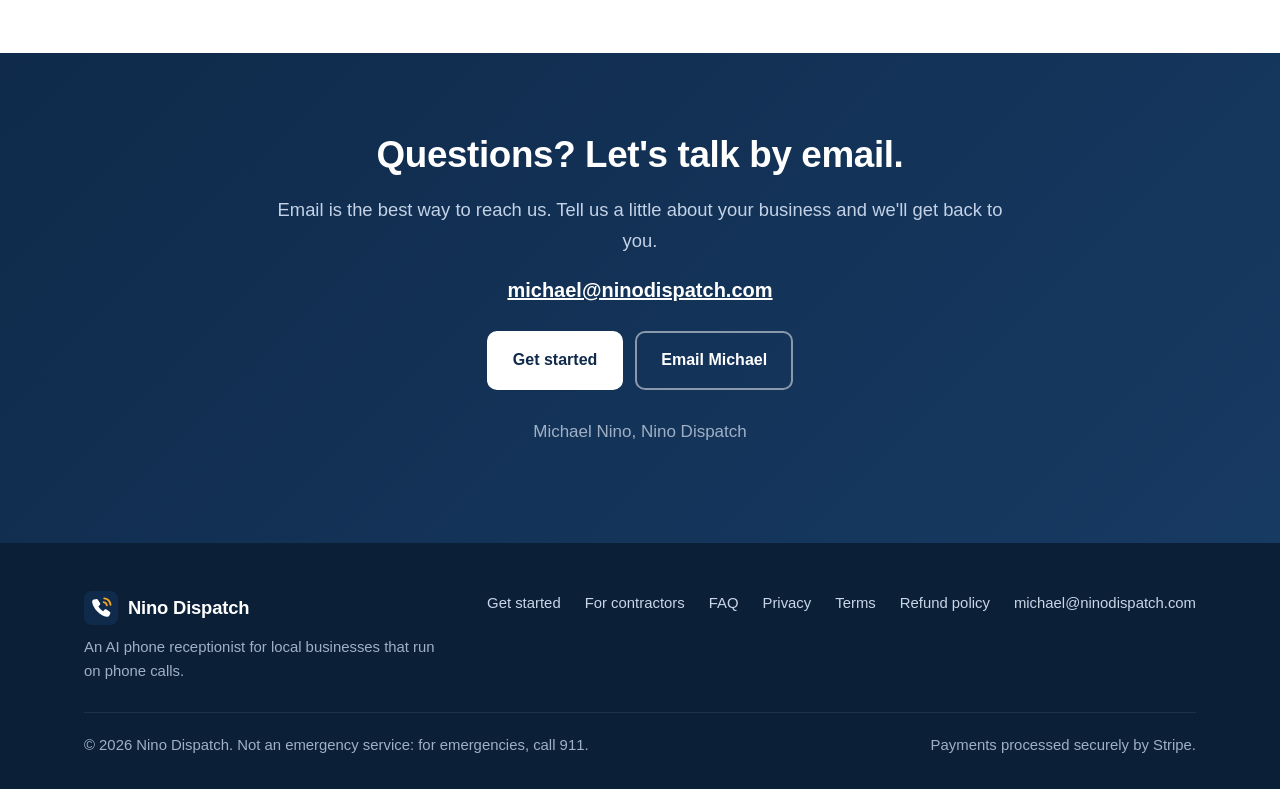
==== commit de28191b: "Add a contractor page with the existing demo and sign-up path. Explain call answering, setup, and li" ====
--- a/index.html
+++ b/index.html
@@ -131,6 +131,7 @@
         <span class="chip">Plumbers</span><span class="chip">HVAC</span><span class="chip">Electricians</span><span class="chip">Roofers</span><span class="chip">Dentists</span><span class="chip">Salons</span><span class="chip">Auto shops</span><span class="chip">Law offices</span><span class="chip">Cleaning services</span>
       </div>
       <p>Each receptionist is set up for your business: your services, your service area, and the questions that matter for your kind of work, like "is this an emergency or routine?" or "what's the make and model?"</p>
+      <p>Contractors can read <a href="contractors.html">how call answering works while you're on a job</a>, including setup and the limits.</p>
     </div>
     <div class="photo-grid">
       <img src="images/service-van.jpg" width="1200" height="675" loading="lazy" alt="A white service van parked on a city street">
@@ -299,6 +300,7 @@
       </div>
       <ul class="footer-links">
         <li><a href="get-started.html">Get started</a></li>
+        <li><a href="contractors.html">For contractors</a></li>
         <li><a href="index.html#faq">FAQ</a></li>
         <li><a href="privacy.html">Privacy</a></li>
         <li><a href="terms.html">Terms</a></li>
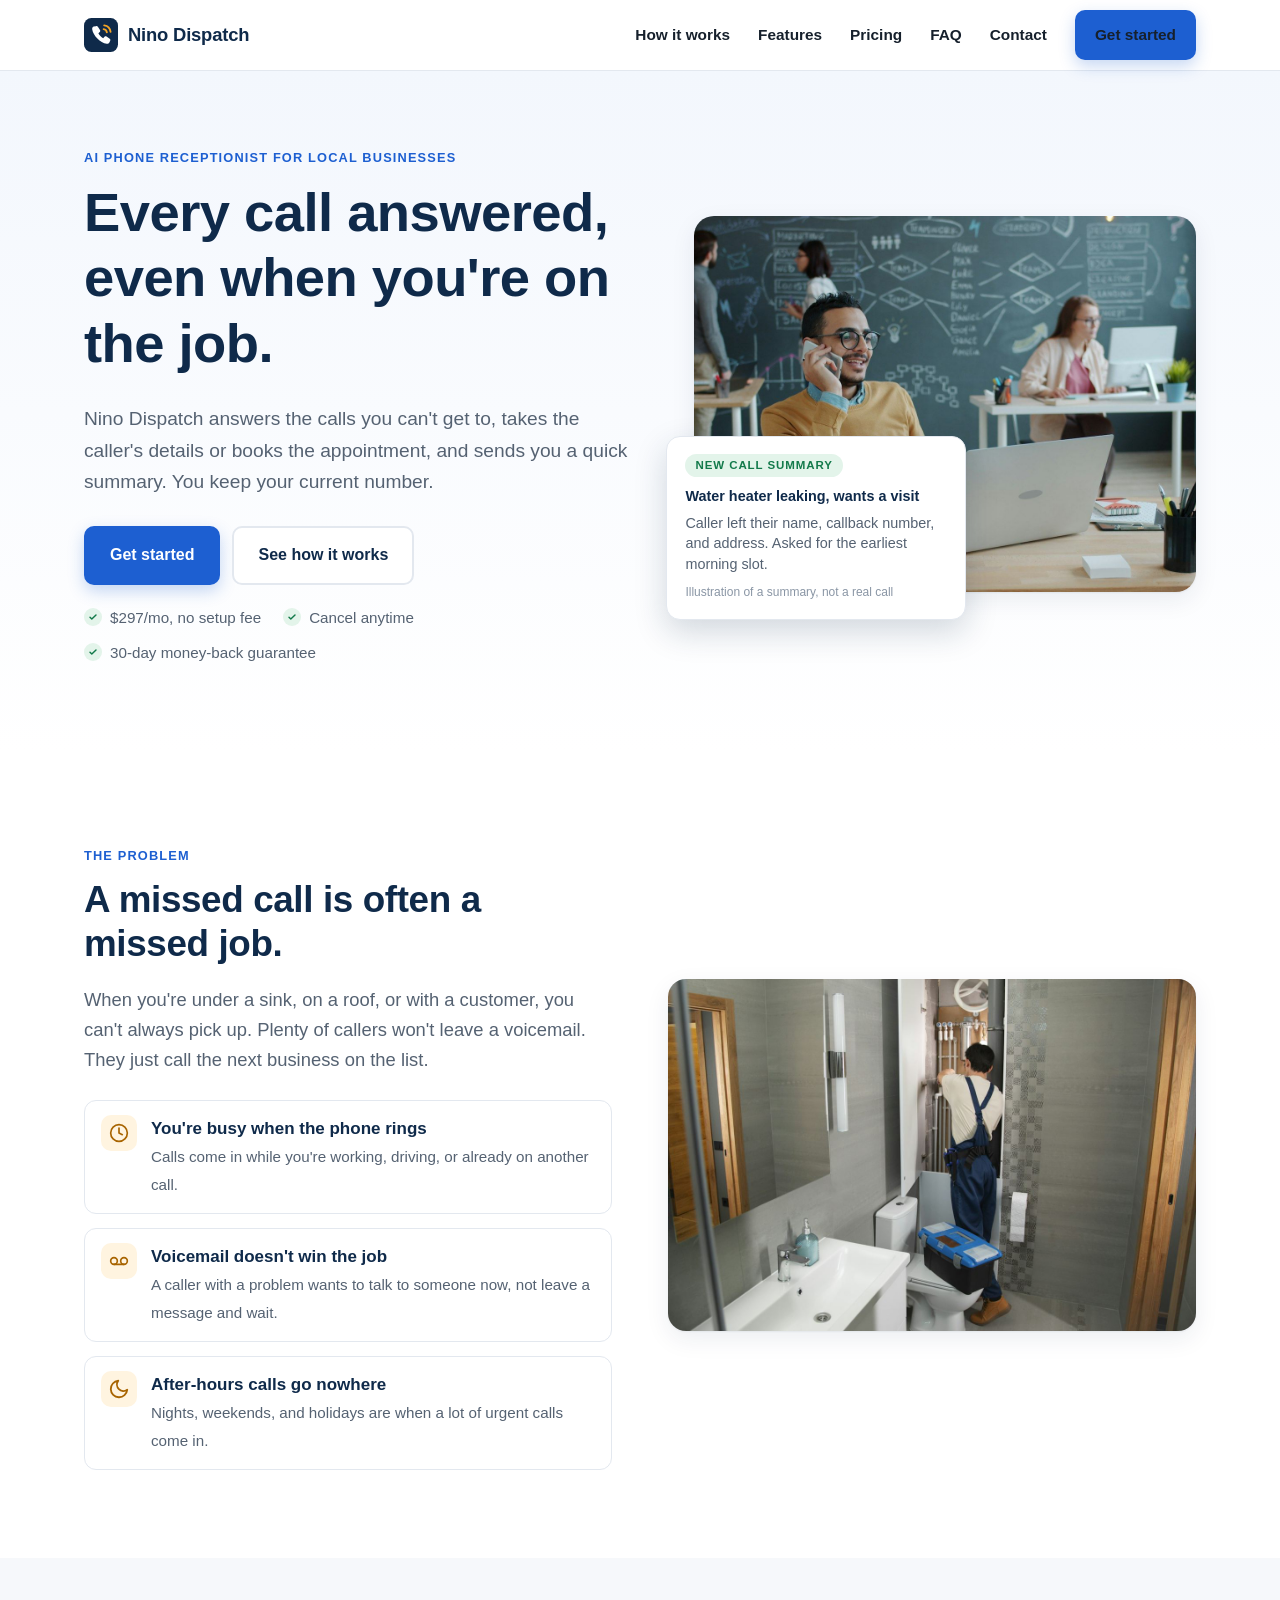
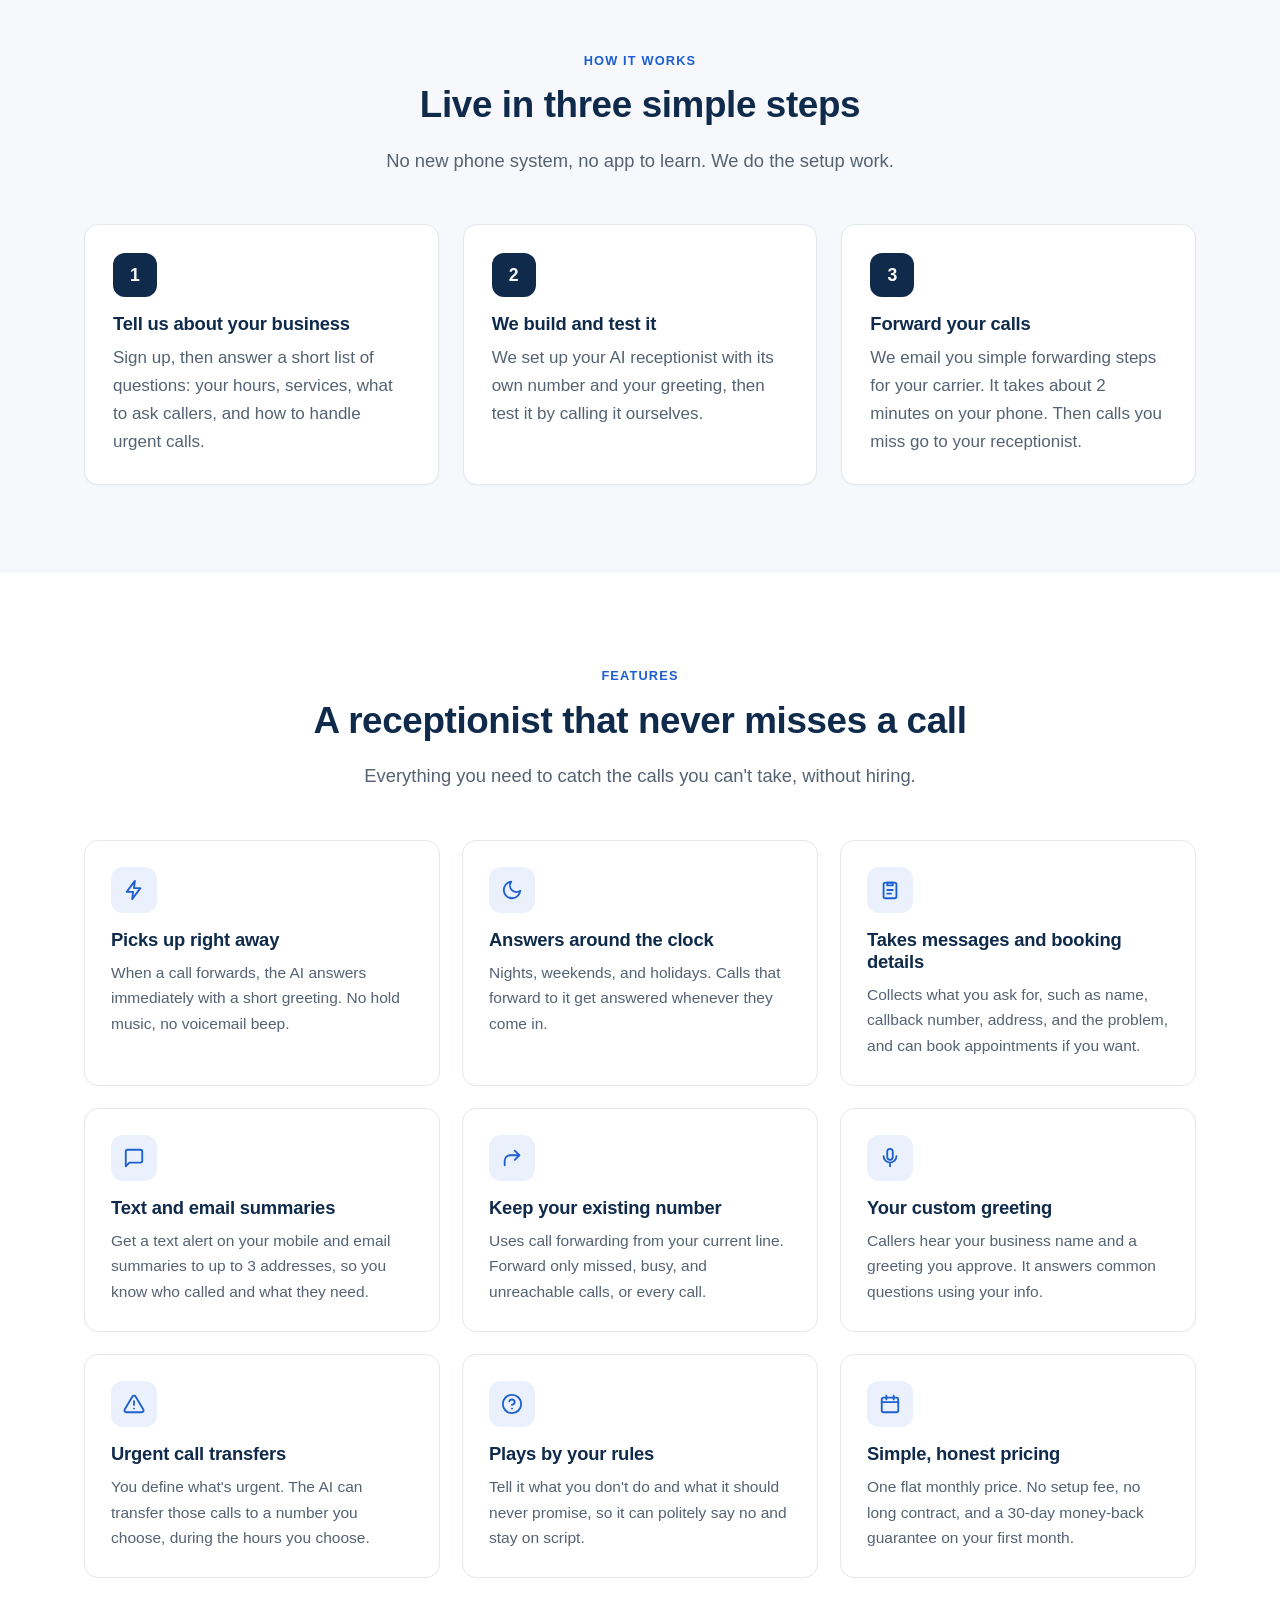
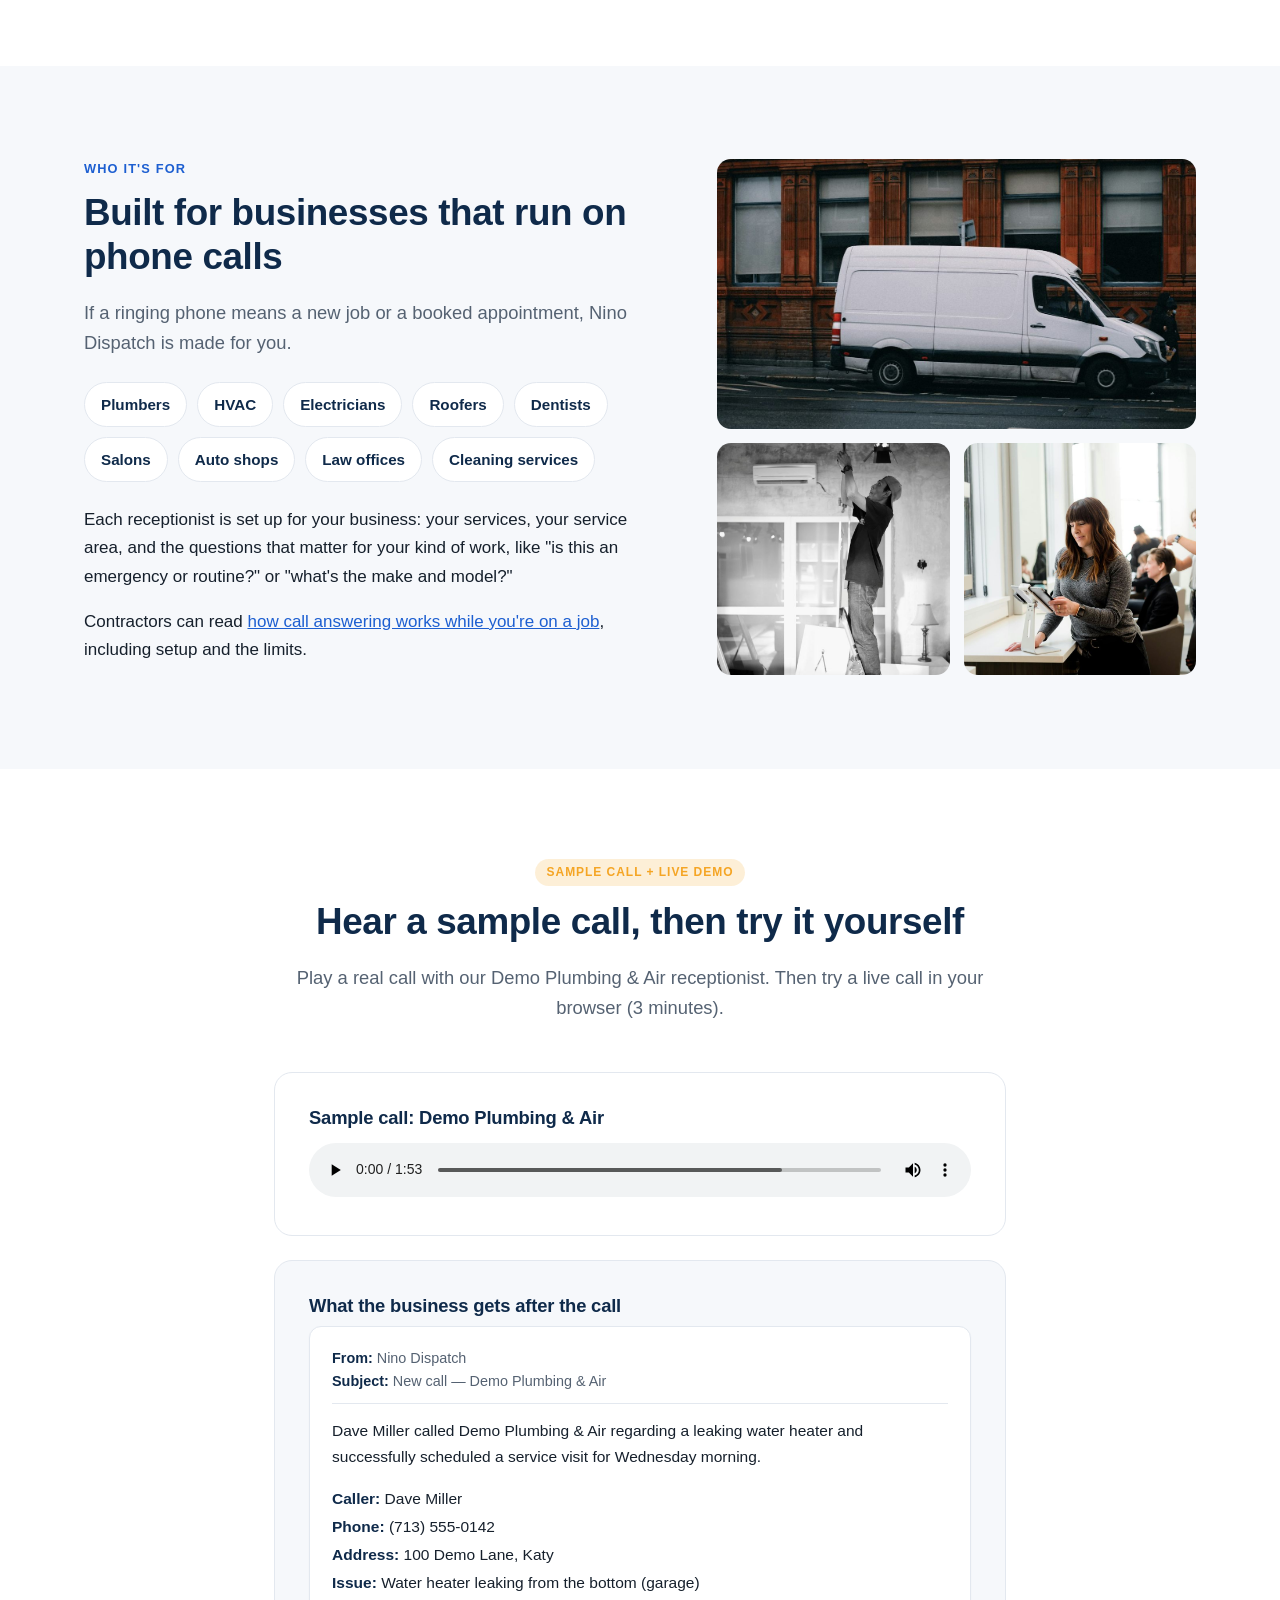
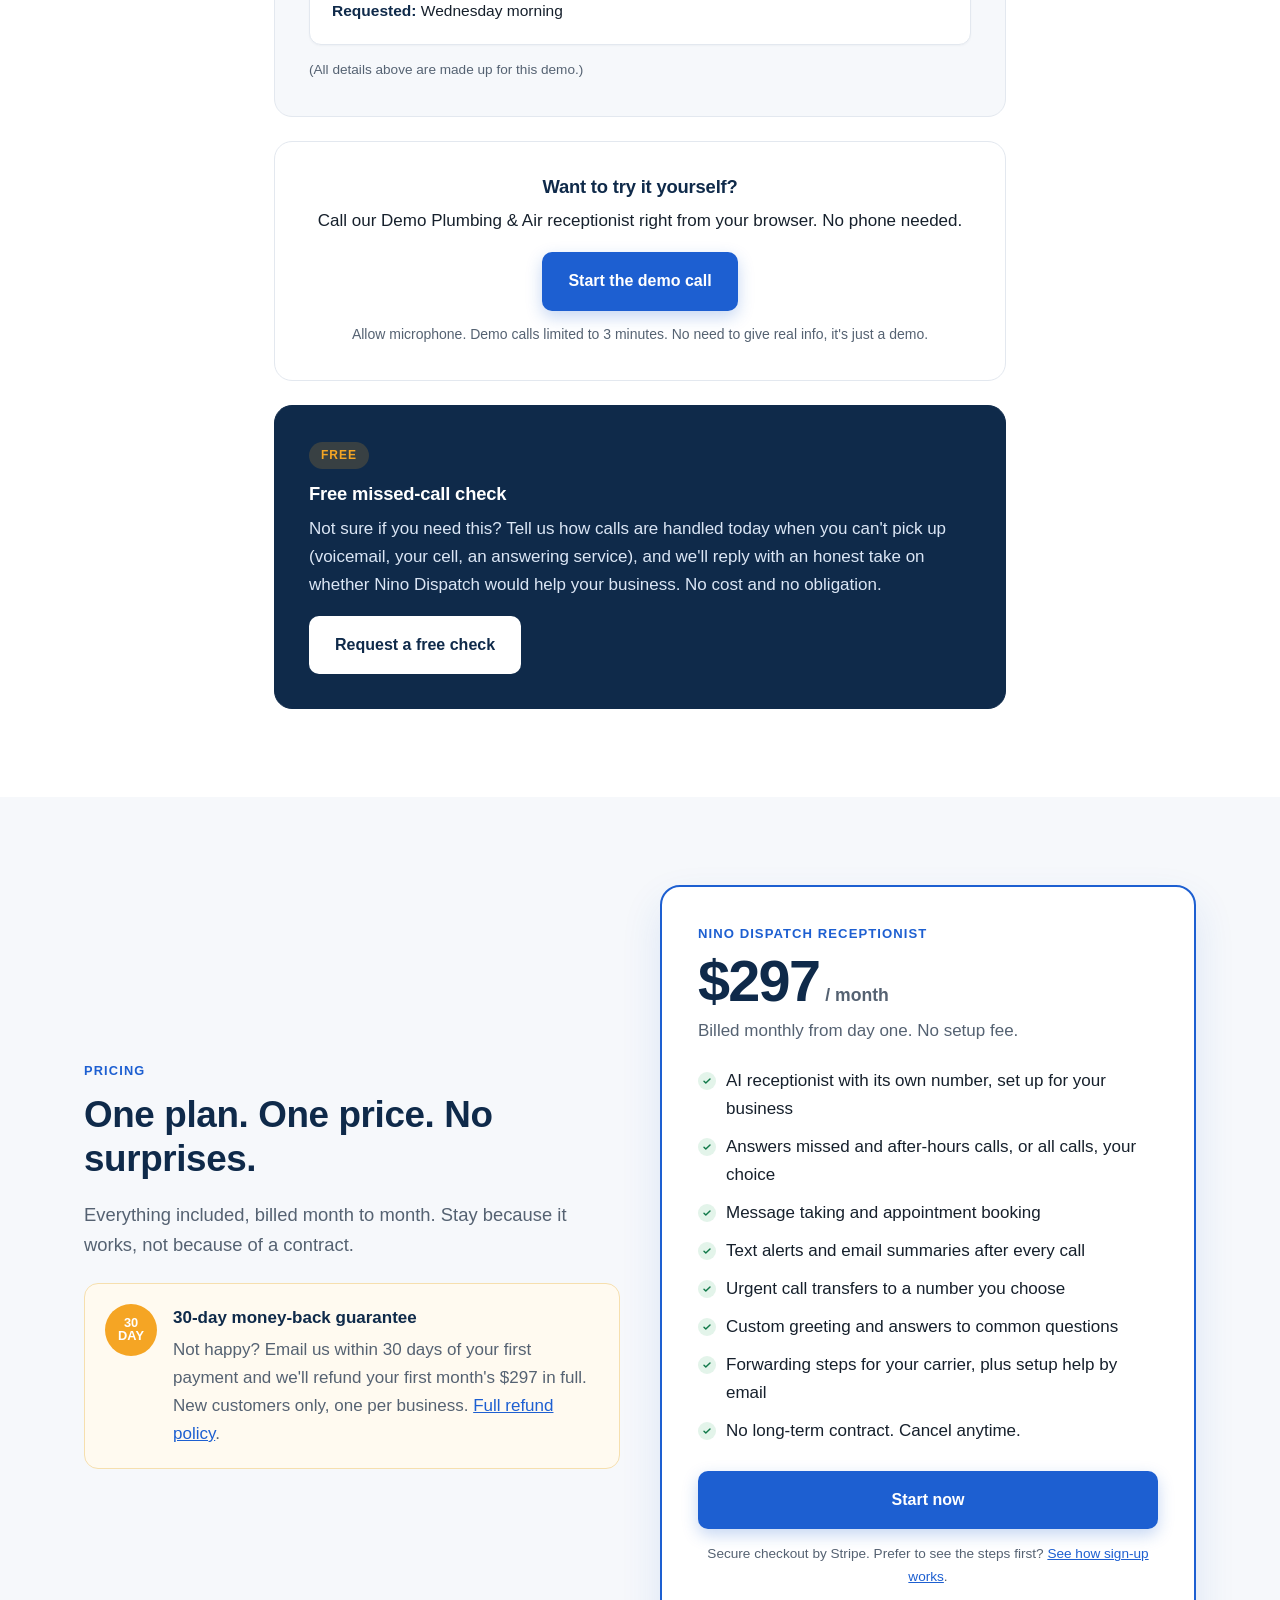
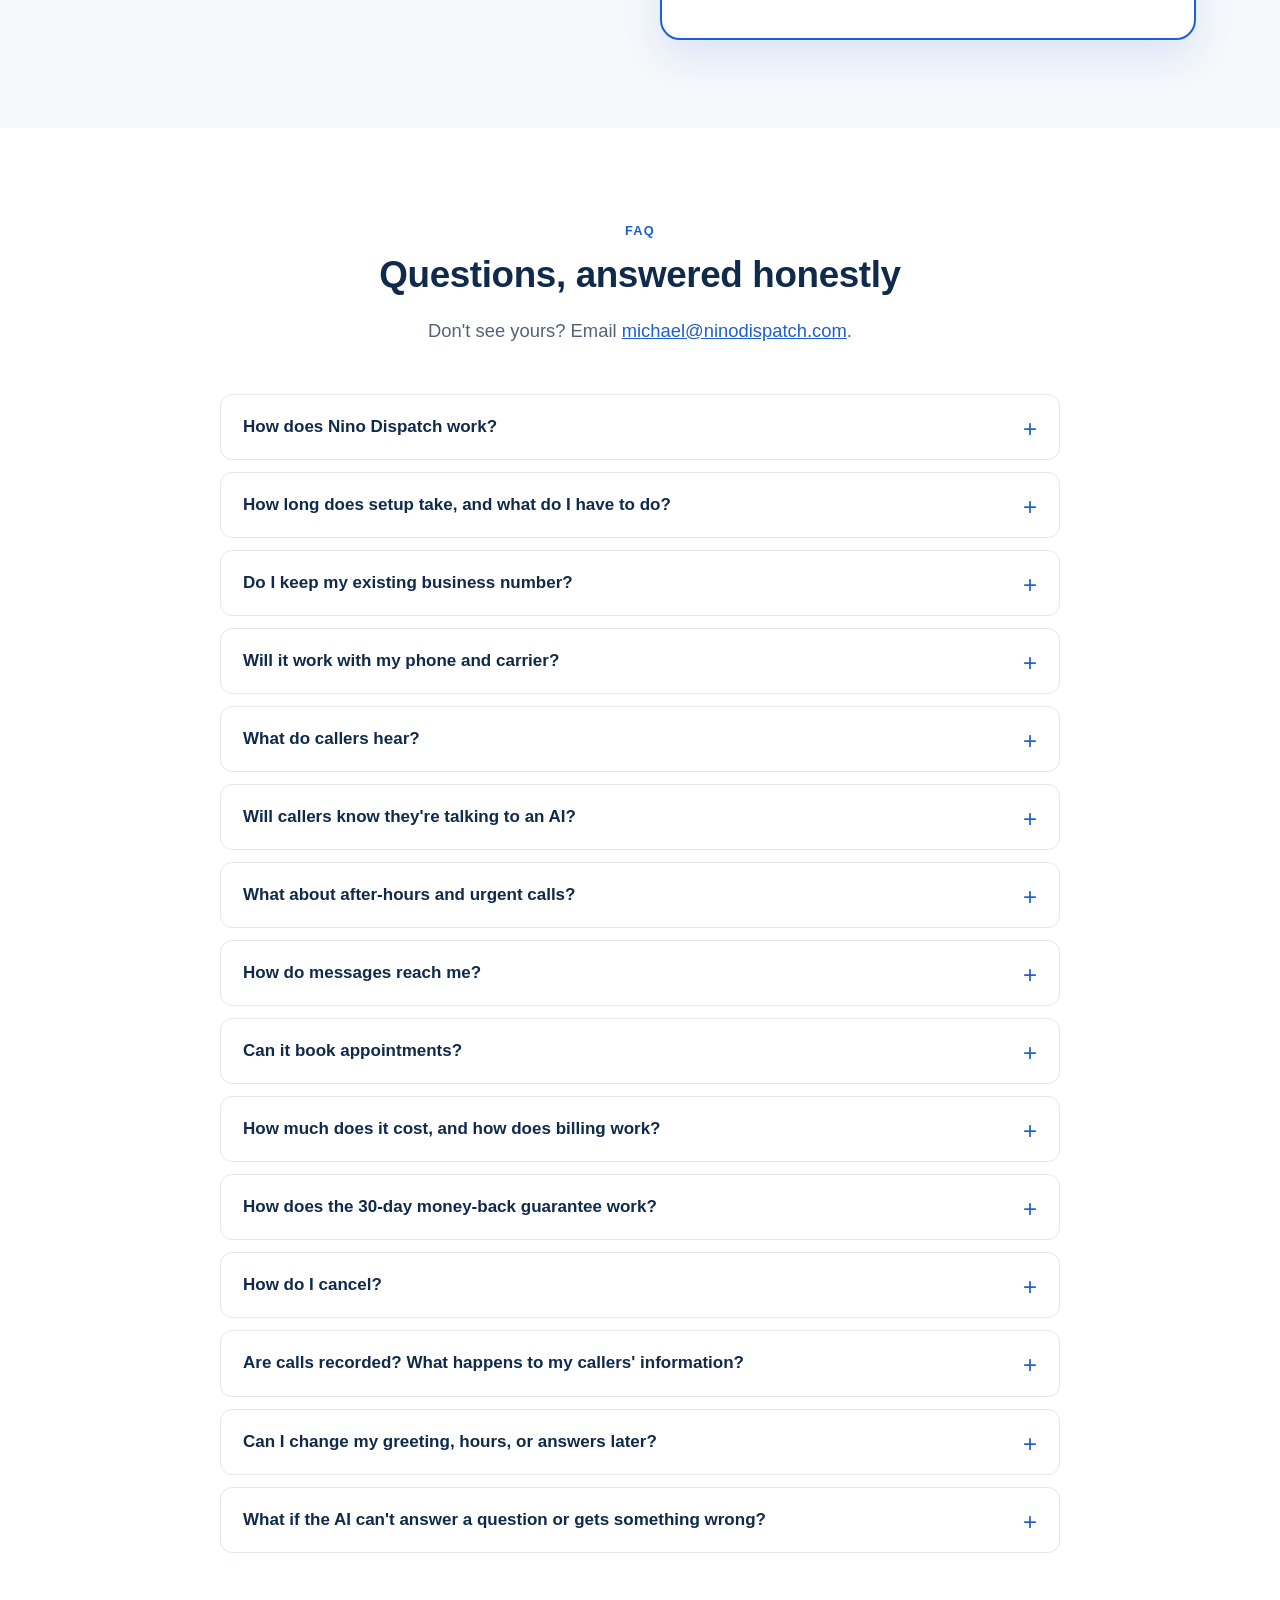
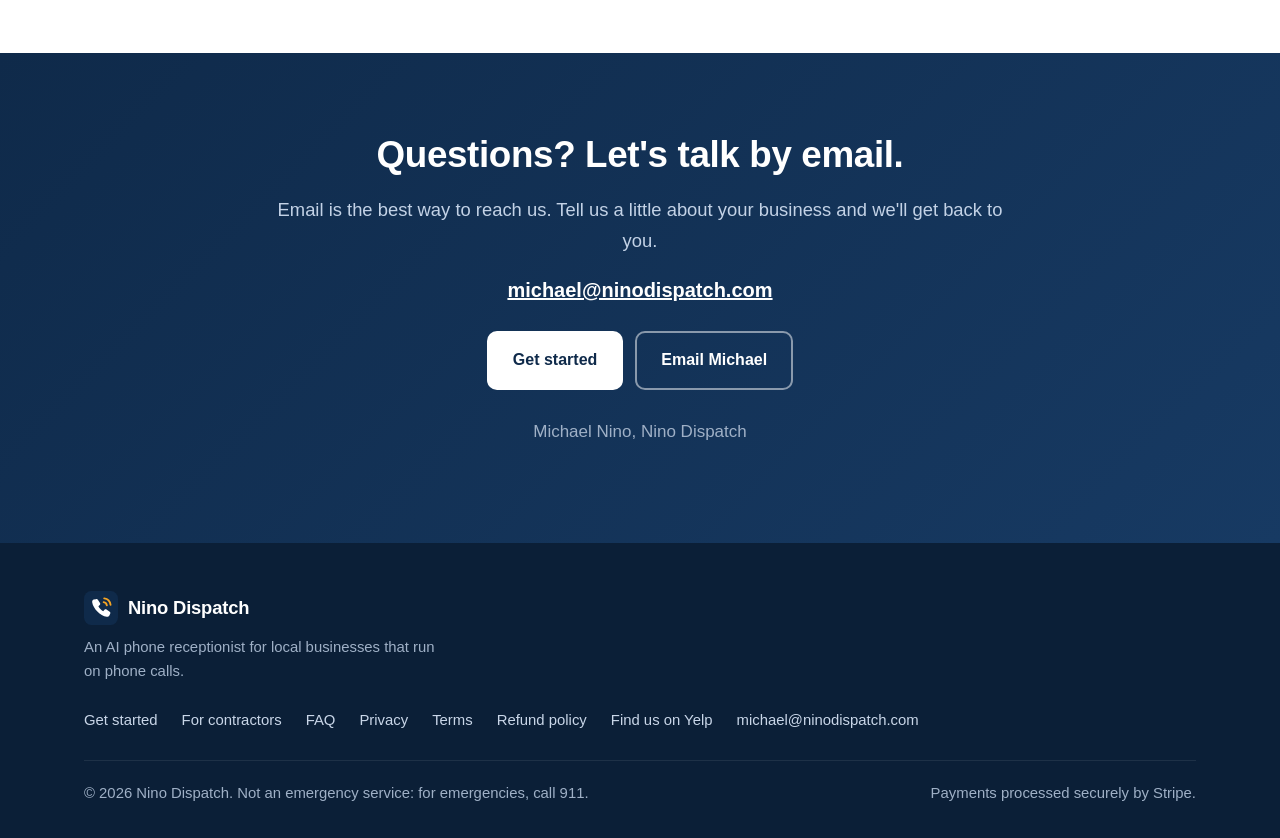
==== commit 11bc3308: "Add a Yelp footer link on every public page. Co-authored-by: Noodleborg <Noodleborg@users.noreply.gi" ====
--- a/index.html
+++ b/index.html
@@ -305,6 +305,7 @@
         <li><a href="privacy.html">Privacy</a></li>
         <li><a href="terms.html">Terms</a></li>
         <li><a href="refund-policy.html">Refund policy</a></li>
+        <li><a href="https://www.yelp.com/biz/nino-dispatch-houston" target="_blank" rel="noopener">Find us on Yelp</a></li>
         <li><a href="mailto:michael@ninodispatch.com">michael@ninodispatch.com</a></li>
       </ul>
     </div>
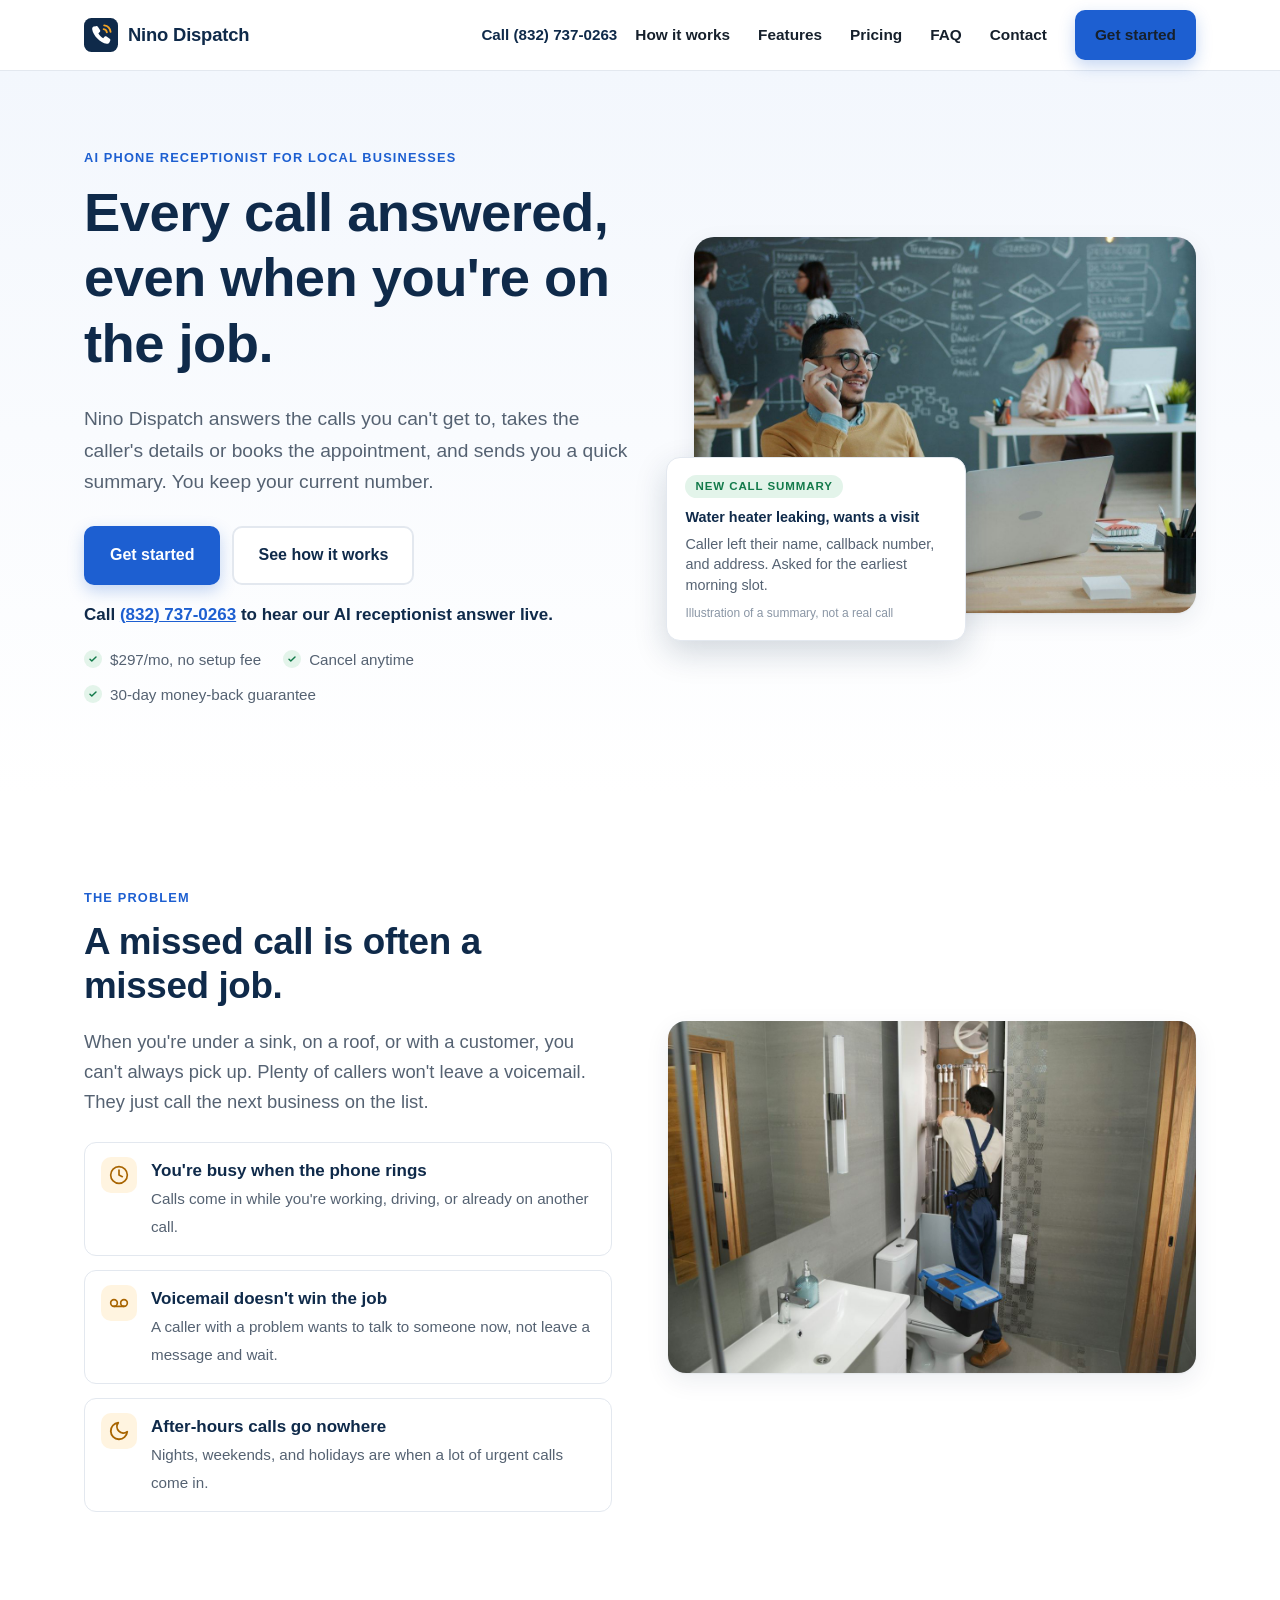
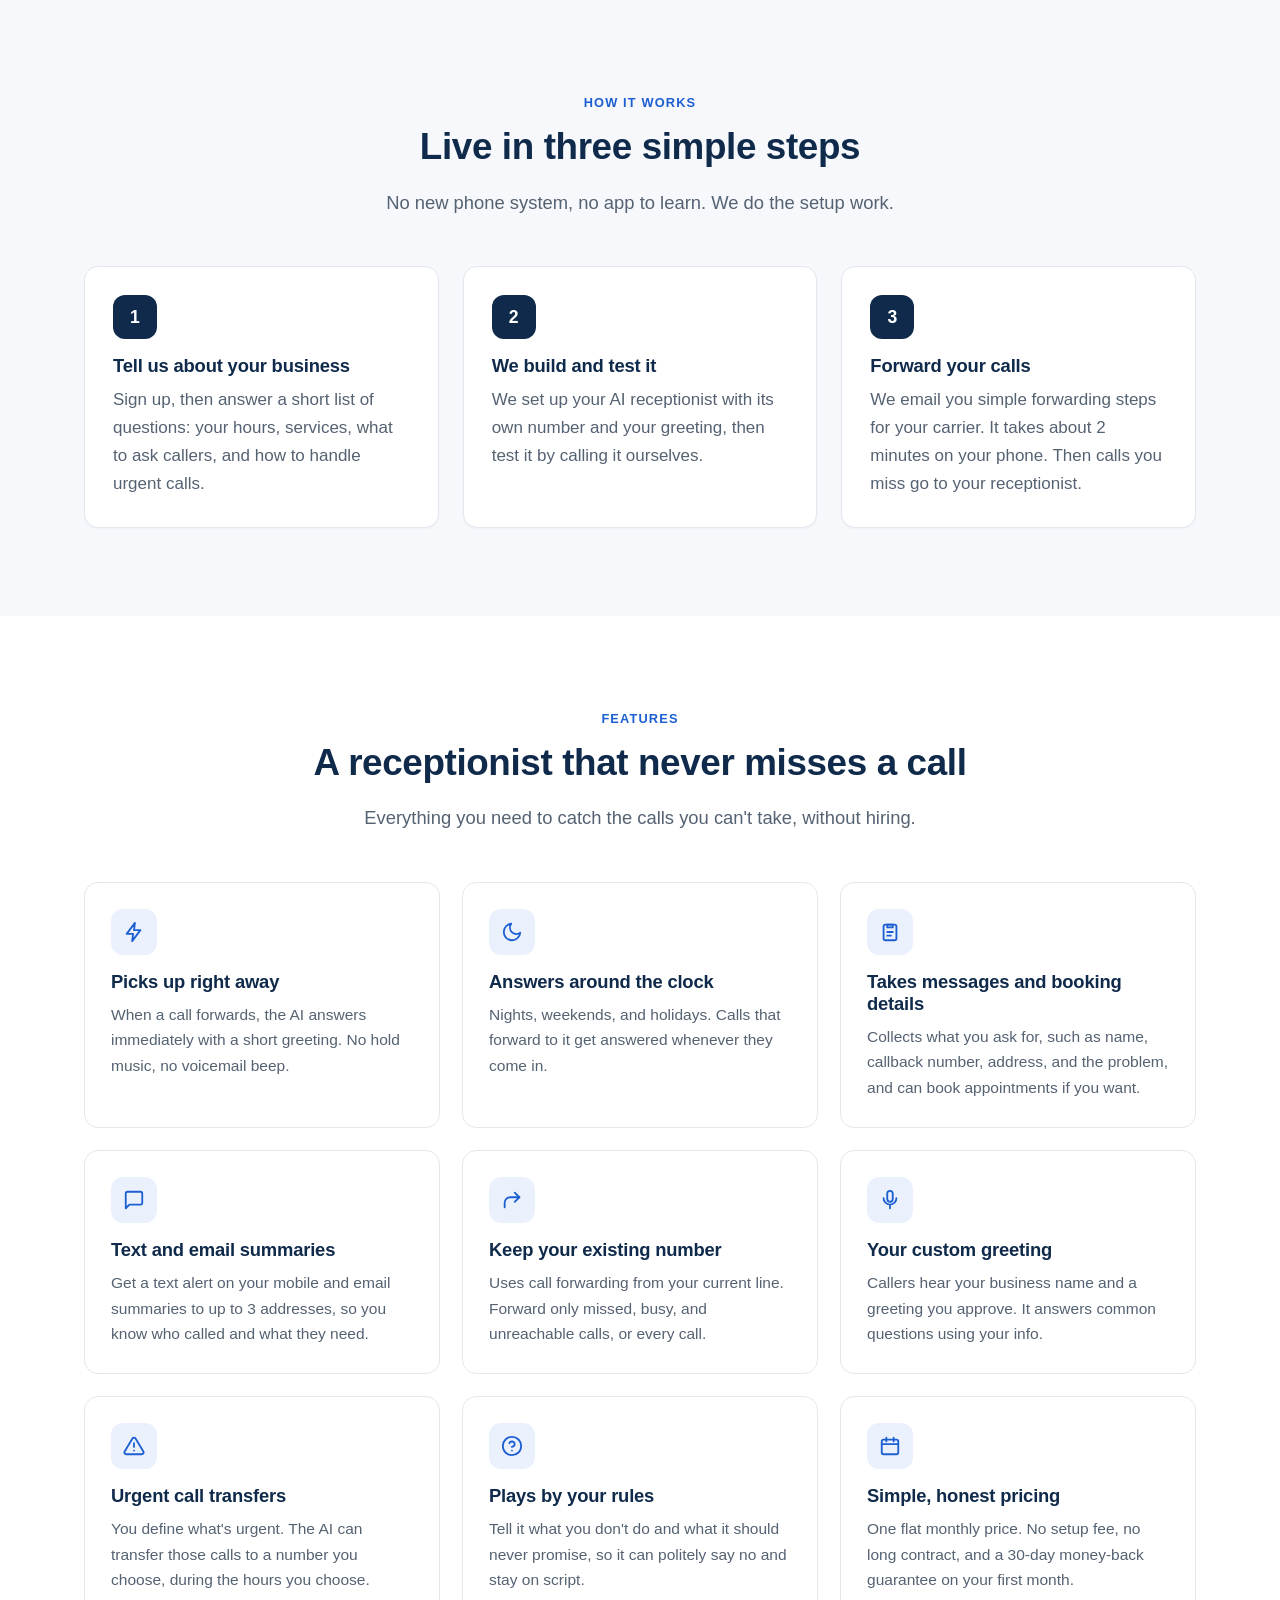
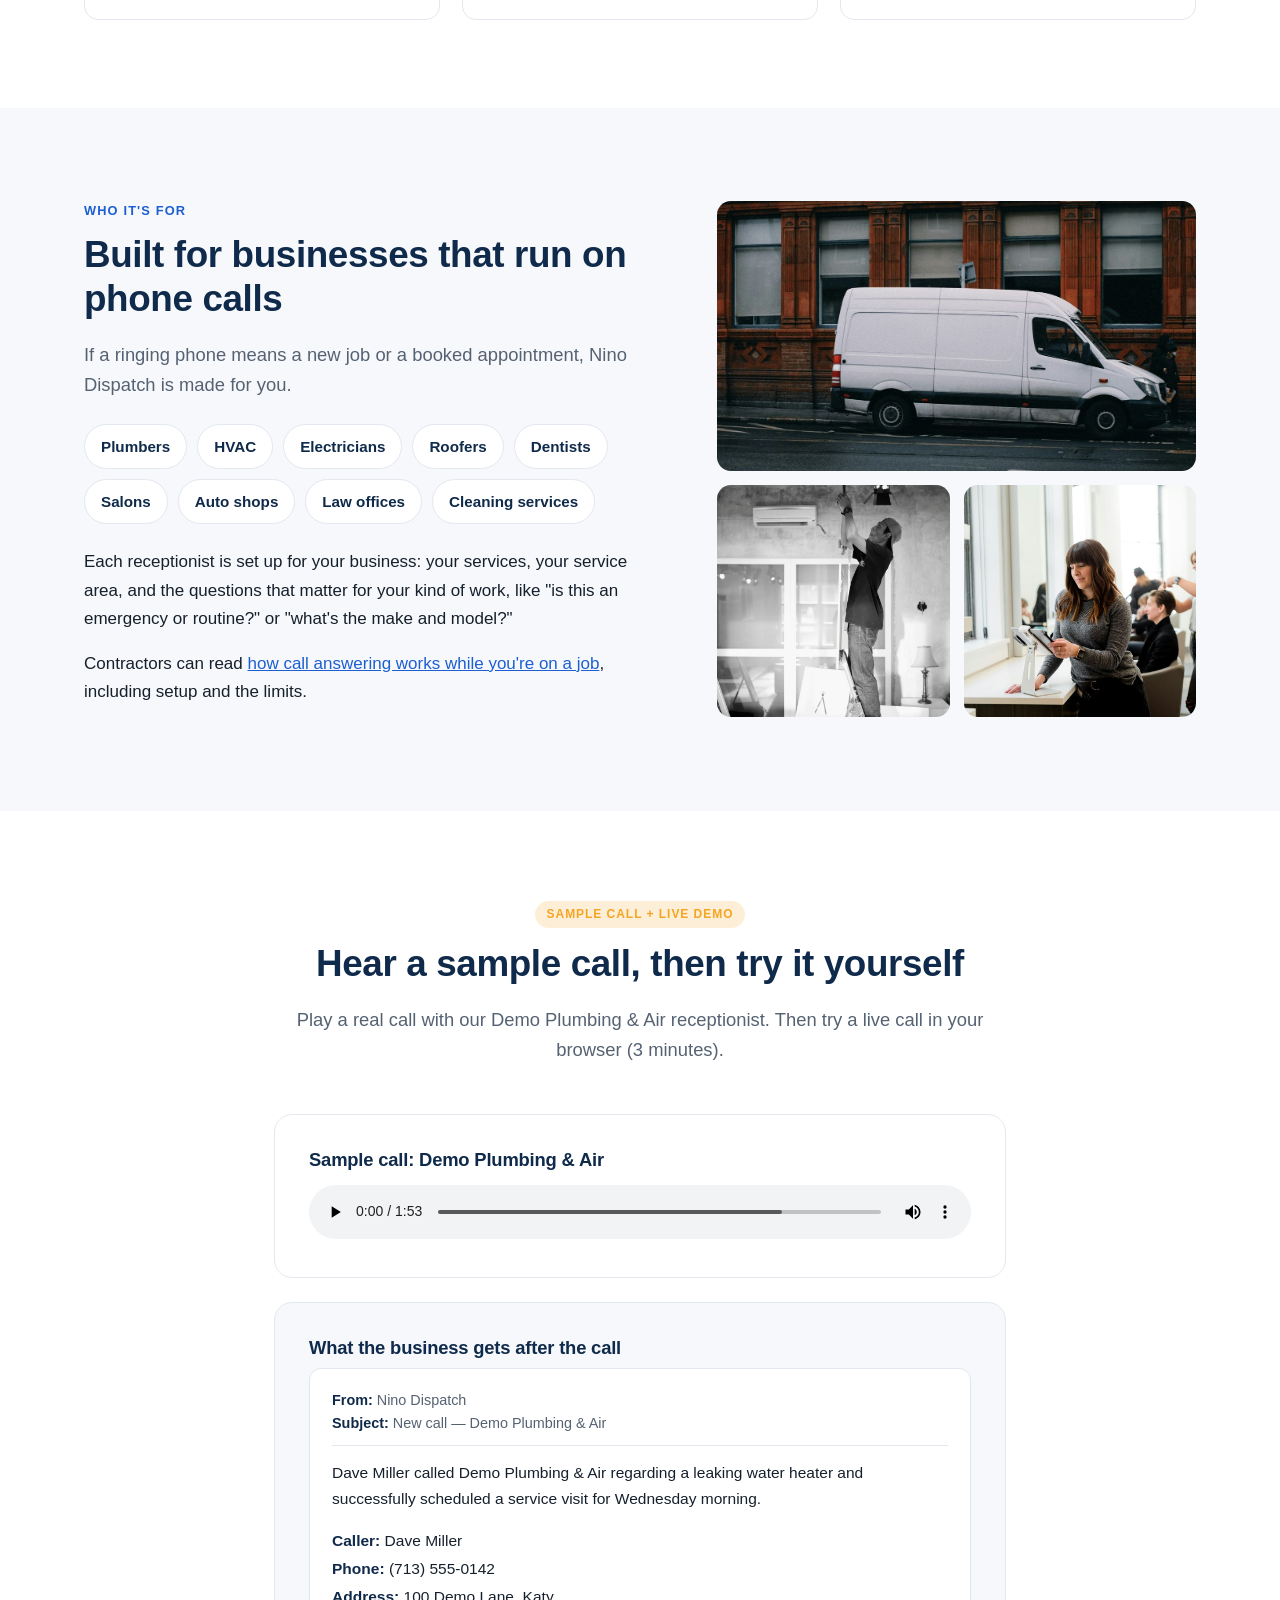
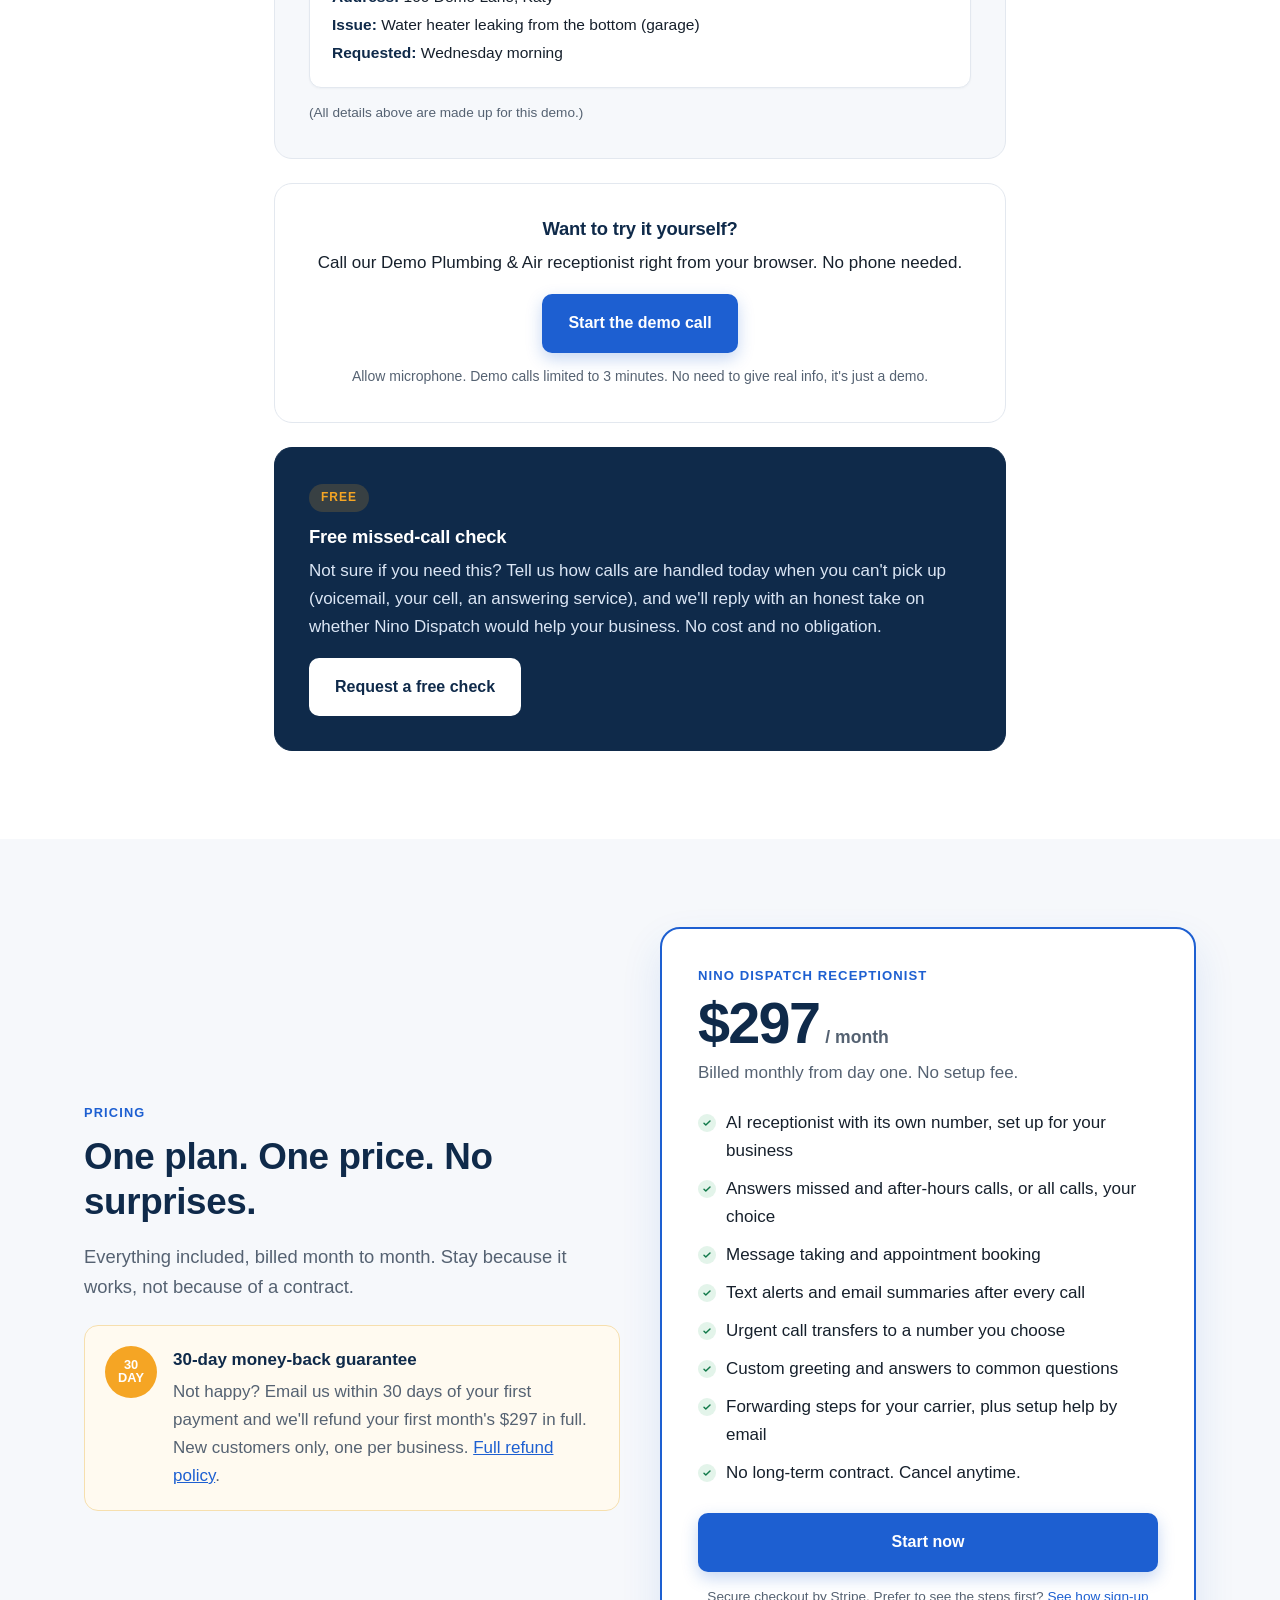
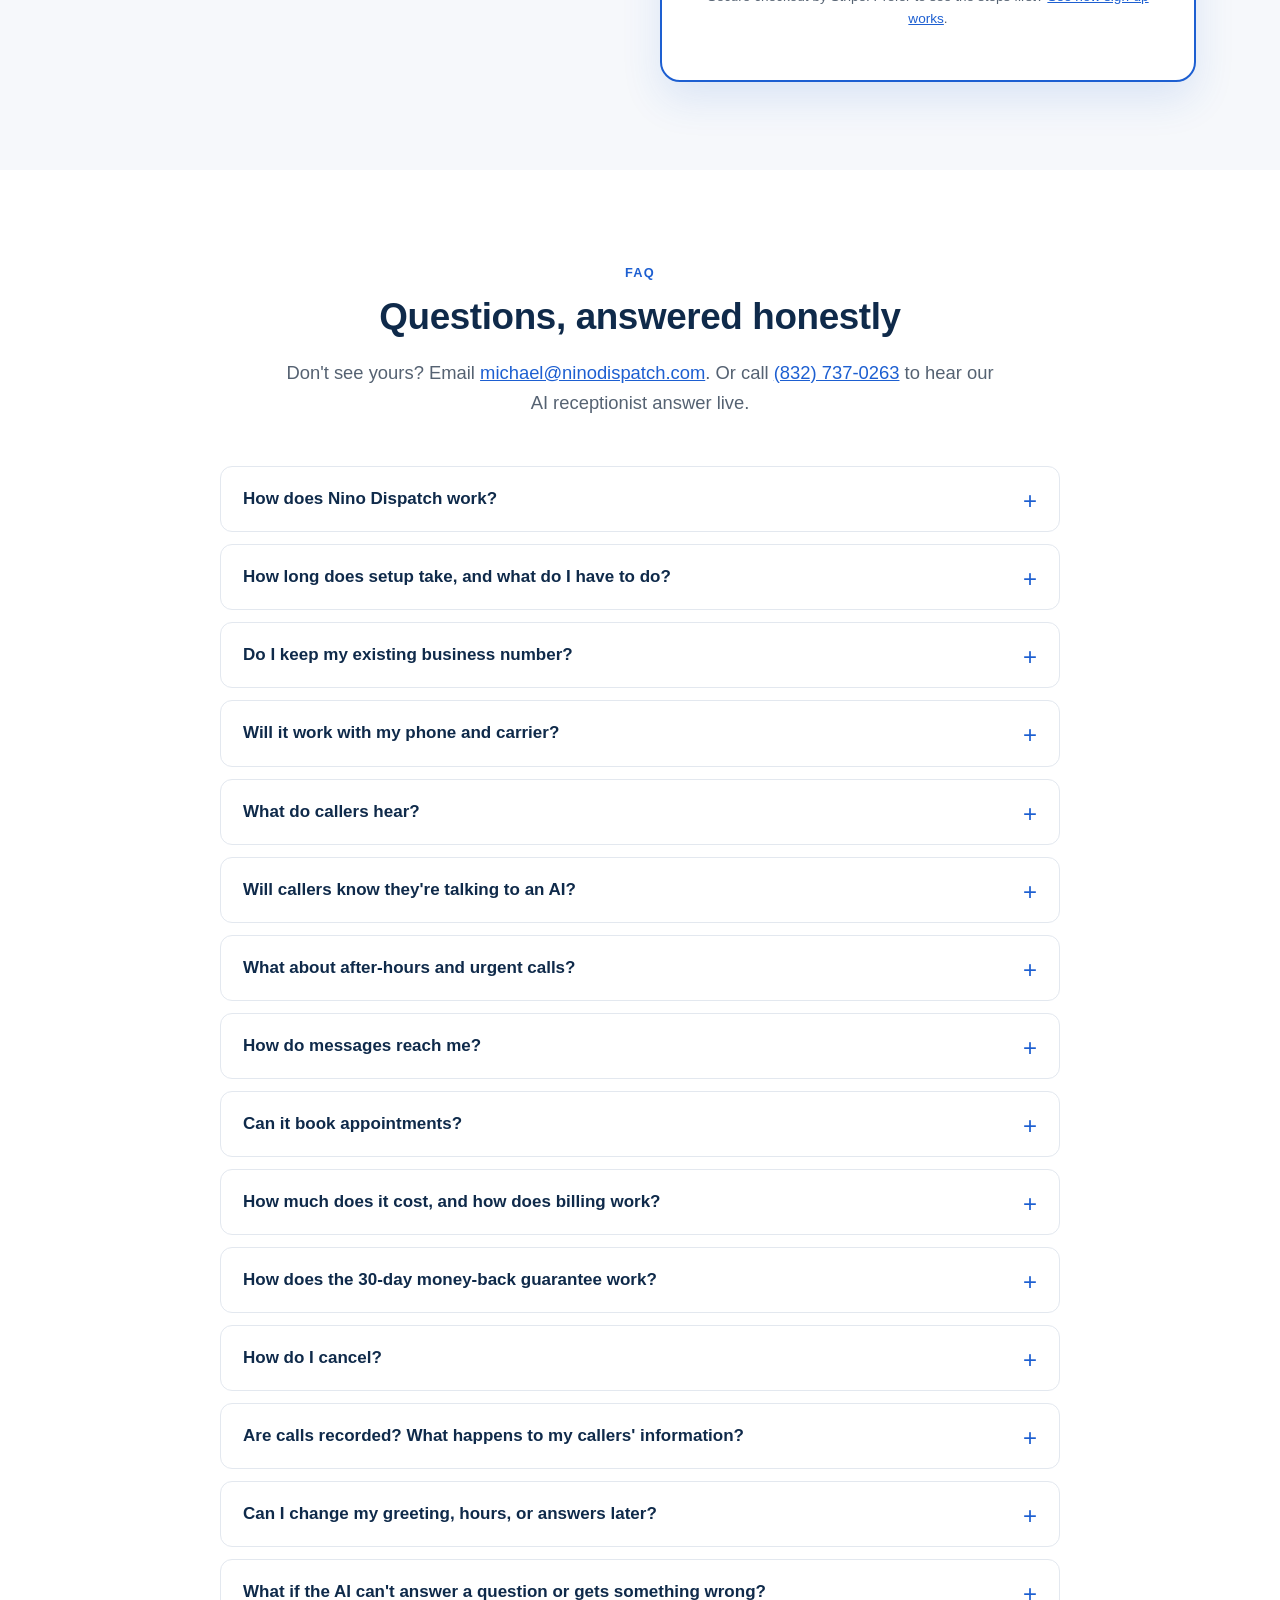
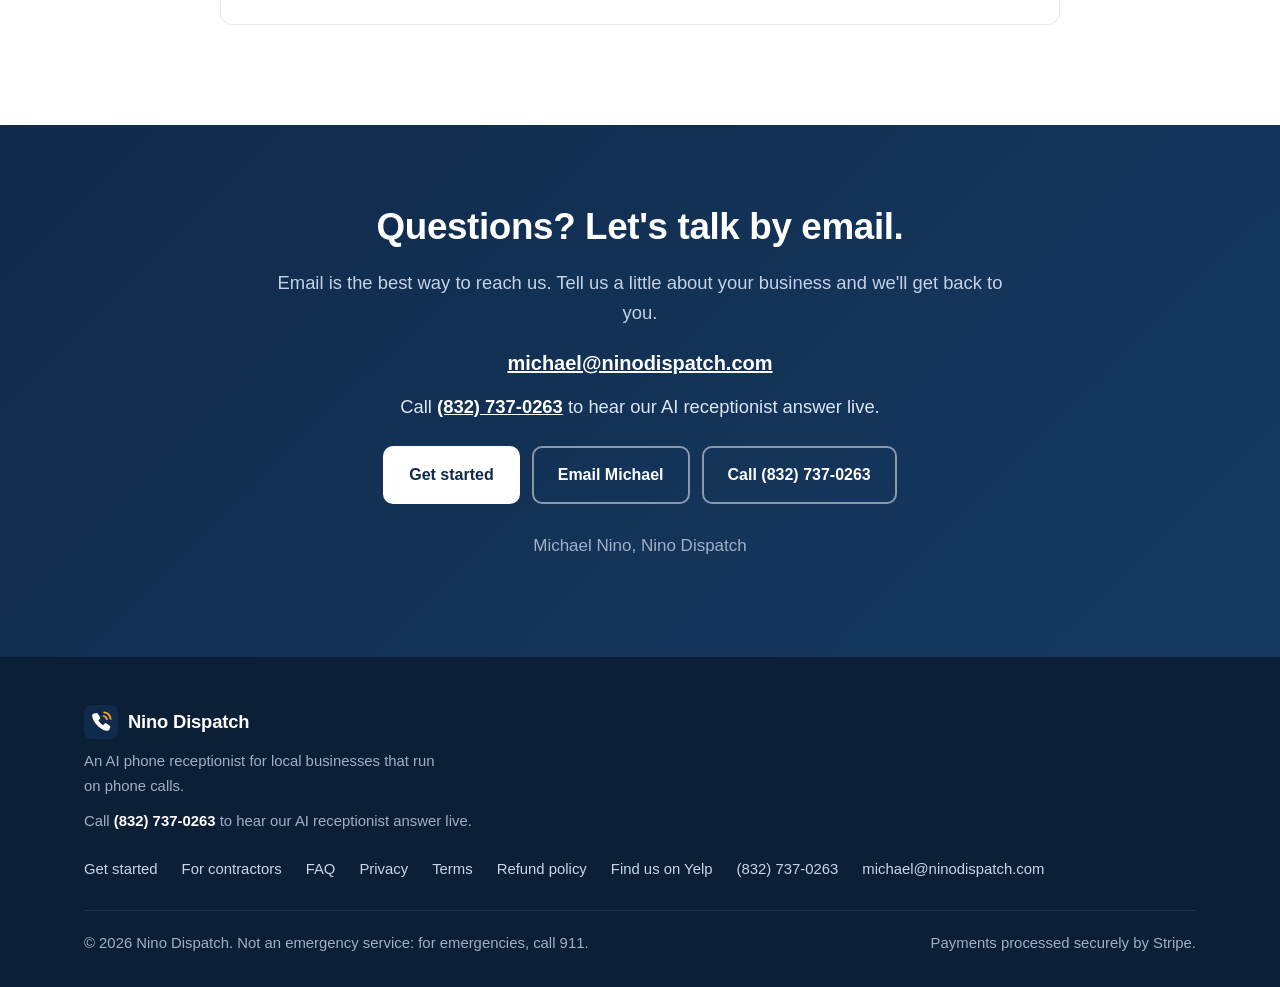
==== commit a913005c: "Add the business phone as a click-to-call link. Publish (832) 737-0263 on every page as Nino Dispatc" ====
--- a/index.html
+++ b/index.html
@@ -24,16 +24,19 @@
 <header class="site-header">
   <nav class="container nav" aria-label="Main">
     <a class="brand" href="index.html"><img src="favicon.svg" alt="" width="34" height="34">Nino Dispatch</a>
-    <input type="checkbox" id="nav-toggle" class="nav-toggle" aria-hidden="true">
-    <label for="nav-toggle" class="nav-burger" aria-label="Open menu"><span></span><span></span><span></span></label>
-    <ul class="nav-links">
+    <div class="nav-end">
+      <a class="header-call" href="tel:+18327370263"><span class="say">Call </span>(832) 737-0263<span class="sr-only"> to hear our AI receptionist answer live</span></a>
+      <input type="checkbox" id="nav-toggle" class="nav-toggle" aria-hidden="true">
+      <label for="nav-toggle" class="nav-burger" aria-label="Open menu"><span></span><span></span><span></span></label>
+      <ul class="nav-links">
       <li><a href="index.html#how">How it works</a></li>
       <li><a href="index.html#features">Features</a></li>
       <li><a href="index.html#pricing">Pricing</a></li>
       <li><a href="index.html#faq">FAQ</a></li>
       <li><a href="index.html#contact">Contact</a></li>
       <li><a class="btn btn-primary btn-sm" href="get-started.html">Get started</a></li>
-    </ul>
+      </ul>
+    </div>
   </nav>
 </header>
 
@@ -49,6 +52,7 @@
         <a class="btn btn-primary" href="get-started.html">Get started</a>
         <a class="btn btn-ghost" href="#how">See how it works</a>
       </div>
+      <p class="hero-call">Call <a href="tel:+18327370263">(832) 737-0263</a> to hear our AI receptionist answer live.</p>
       <ul class="checks">
         <li>$297/mo, no setup fee</li>
         <li>Cancel anytime</li>
@@ -224,7 +228,7 @@
     <div class="section-head">
       <span class="eyebrow">FAQ</span>
       <h2>Questions, answered honestly</h2>
-      <p class="lead">Don't see yours? Email <a href="mailto:michael@ninodispatch.com">michael@ninodispatch.com</a>.</p>
+      <p class="lead">Don't see yours? Email <a href="mailto:michael@ninodispatch.com">michael@ninodispatch.com</a>. Or call <a href="tel:+18327370263">(832) 737-0263</a> to hear our AI receptionist answer live.</p>
     </div>
     <div class="faq">
       <details><summary>How does Nino Dispatch work?</summary>
@@ -281,9 +285,11 @@
     <h2>Questions? Let's talk by email.</h2>
     <p class="lead" style="color:#c3d2e6">Email is the best way to reach us. Tell us a little about your business and we'll get back to you.</p>
     <p style="font-size:1.25rem;margin:0"><a class="mail" href="mailto:michael@ninodispatch.com">michael@ninodispatch.com</a></p>
+    <p style="font-size:1.15rem;margin:12px 0 0">Call <a class="mail" href="tel:+18327370263">(832) 737-0263</a> to hear our AI receptionist answer live.</p>
     <div class="row">
       <a class="btn btn-light" href="get-started.html">Get started</a>
       <a class="btn btn-outline-light" href="mailto:michael@ninodispatch.com">Email Michael</a>
+      <a class="btn btn-outline-light" href="tel:+18327370263">Call (832) 737-0263</a>
     </div>
     <p style="margin-top:28px;color:#9fb0c6">Michael Nino, Nino Dispatch</p>
   </div>
@@ -297,6 +303,7 @@
       <div>
         <a class="brand" href="index.html"><img src="favicon.svg" alt="" width="30" height="30">Nino Dispatch</a>
         <p style="margin:10px 0 0;max-width:360px">An AI phone receptionist for local businesses that run on phone calls.</p>
+        <p class="footer-call">Call <a href="tel:+18327370263">(832) 737-0263</a> to hear our AI receptionist answer live.</p>
       </div>
       <ul class="footer-links">
         <li><a href="get-started.html">Get started</a></li>
@@ -306,6 +313,7 @@
         <li><a href="terms.html">Terms</a></li>
         <li><a href="refund-policy.html">Refund policy</a></li>
         <li><a href="https://www.yelp.com/biz/nino-dispatch-houston" target="_blank" rel="noopener">Find us on Yelp</a></li>
+        <li><a href="tel:+18327370263">(832) 737-0263</a></li>
         <li><a href="mailto:michael@ninodispatch.com">michael@ninodispatch.com</a></li>
       </ul>
     </div>
--- a/styles.css
+++ b/styles.css
@@ -41,21 +41,35 @@
 
 /* header */
 .site-header{position:sticky;top:0;z-index:50;background:rgba(255,255,255,.92);backdrop-filter:saturate(180%) blur(10px);-webkit-backdrop-filter:saturate(180%) blur(10px);border-bottom:1px solid var(--line)}
-.nav{display:flex;align-items:center;justify-content:space-between;height:70px;gap:16px}
+.nav{display:flex;align-items:center;justify-content:space-between;min-height:70px;height:auto;gap:16px}
+.nav-end{display:flex;align-items:center;gap:18px;min-width:0}
 .brand{display:flex;align-items:center;gap:10px;font-weight:800;font-size:1.15rem;color:var(--navy);text-decoration:none;letter-spacing:-.01em}
 .brand img{width:34px;height:34px}
+.header-call{color:var(--navy);font-weight:700;font-size:.95rem;text-decoration:none;white-space:nowrap}
+.header-call:hover{color:var(--blue)}
 .nav-links{display:flex;align-items:center;gap:28px;list-style:none;margin:0;padding:0}
 .nav-links a{color:var(--ink);text-decoration:none;font-weight:600;font-size:.96rem}
 .nav-links a:hover{color:var(--blue)}
 .nav-toggle{display:none}
 .nav-burger{display:none;cursor:pointer;padding:8px;border-radius:8px}
 .nav-burger span{display:block;width:22px;height:2px;background:var(--navy);margin:5px 0;border-radius:2px}
-@media (max-width:900px){
+.sr-only{position:absolute;width:1px;height:1px;padding:0;margin:-1px;overflow:hidden;clip:rect(0,0,0,0);white-space:nowrap;border:0}
+@media (max-width:1080px){
   .nav-burger{display:block}
-  .nav-links{display:none;position:absolute;top:70px;left:0;right:0;flex-direction:column;align-items:stretch;gap:0;background:#fff;border-bottom:1px solid var(--line);padding:8px 24px 20px;box-shadow:var(--shadow)}
+  .nav-end{gap:8px}
+  .header-call{font-size:.9rem}
+  .nav-links{display:none;position:absolute;top:100%;left:0;right:0;flex-direction:column;align-items:stretch;gap:0;background:#fff;border-bottom:1px solid var(--line);padding:8px 24px 20px;box-shadow:var(--shadow)}
   .nav-links li a{display:block;padding:12px 0;border-bottom:1px solid var(--line)}
   .nav-links li:last-child a{border:0;margin-top:12px}
   .nav-toggle:checked ~ .nav-links{display:flex}
+}
+@media (max-width:480px){
+  .brand{font-size:1.02rem;gap:8px}
+  .header-call .say{position:absolute;width:1px;height:1px;padding:0;margin:-1px;overflow:hidden;clip:rect(0,0,0,0);white-space:nowrap;border:0}
+}
+@media (max-width:380px){
+  .nav{flex-wrap:wrap;padding:8px 0}
+  .nav-end{width:100%;justify-content:flex-end}
 }
 
 /* hero */
@@ -63,6 +77,8 @@
 .hero-grid{display:grid;grid-template-columns:1.05fr .95fr;gap:56px;align-items:center}
 .hero p.lead{font-size:1.2rem;max-width:560px}
 .hero-ctas{display:flex;flex-wrap:wrap;gap:12px;margin:28px 0 20px}
+.hero-call{margin:-4px 0 18px;font-weight:600;color:var(--navy)}
+.hero-call a{font-weight:800}
 .checks{list-style:none;padding:0;margin:0;display:flex;flex-wrap:wrap;gap:10px 22px;color:var(--muted);font-size:.95rem}
 .checks li{display:flex;align-items:center;gap:8px}
 .checks li::before{content:"";width:18px;height:18px;border-radius:50%;background:#e3f4ea url("data:image/svg+xml,%3Csvg xmlns='http://www.w3.org/2000/svg' viewBox='0 0 20 20'%3E%3Cpath d='M5 10.5l3 3 7-7' stroke='%23137a4b' stroke-width='2.4' fill='none' stroke-linecap='round' stroke-linejoin='round'/%3E%3C/svg%3E") center/12px no-repeat;flex:none}
@@ -163,6 +179,8 @@
 .site-footer .brand{color:#fff}
 .site-footer a{color:#c9d6e8;text-decoration:none}
 .site-footer a:hover{color:#fff;text-decoration:underline}
+.footer-call{margin:10px 0 0;max-width:420px}
+.site-footer .footer-call a{color:#fff;font-weight:700}
 .footer-links{display:flex;flex-wrap:wrap;gap:8px 24px;list-style:none;margin:0;padding:0}
 .copy{border-top:1px solid rgba(255,255,255,.08);margin-top:28px;padding-top:20px;display:flex;flex-wrap:wrap;justify-content:space-between;gap:10px}
 
